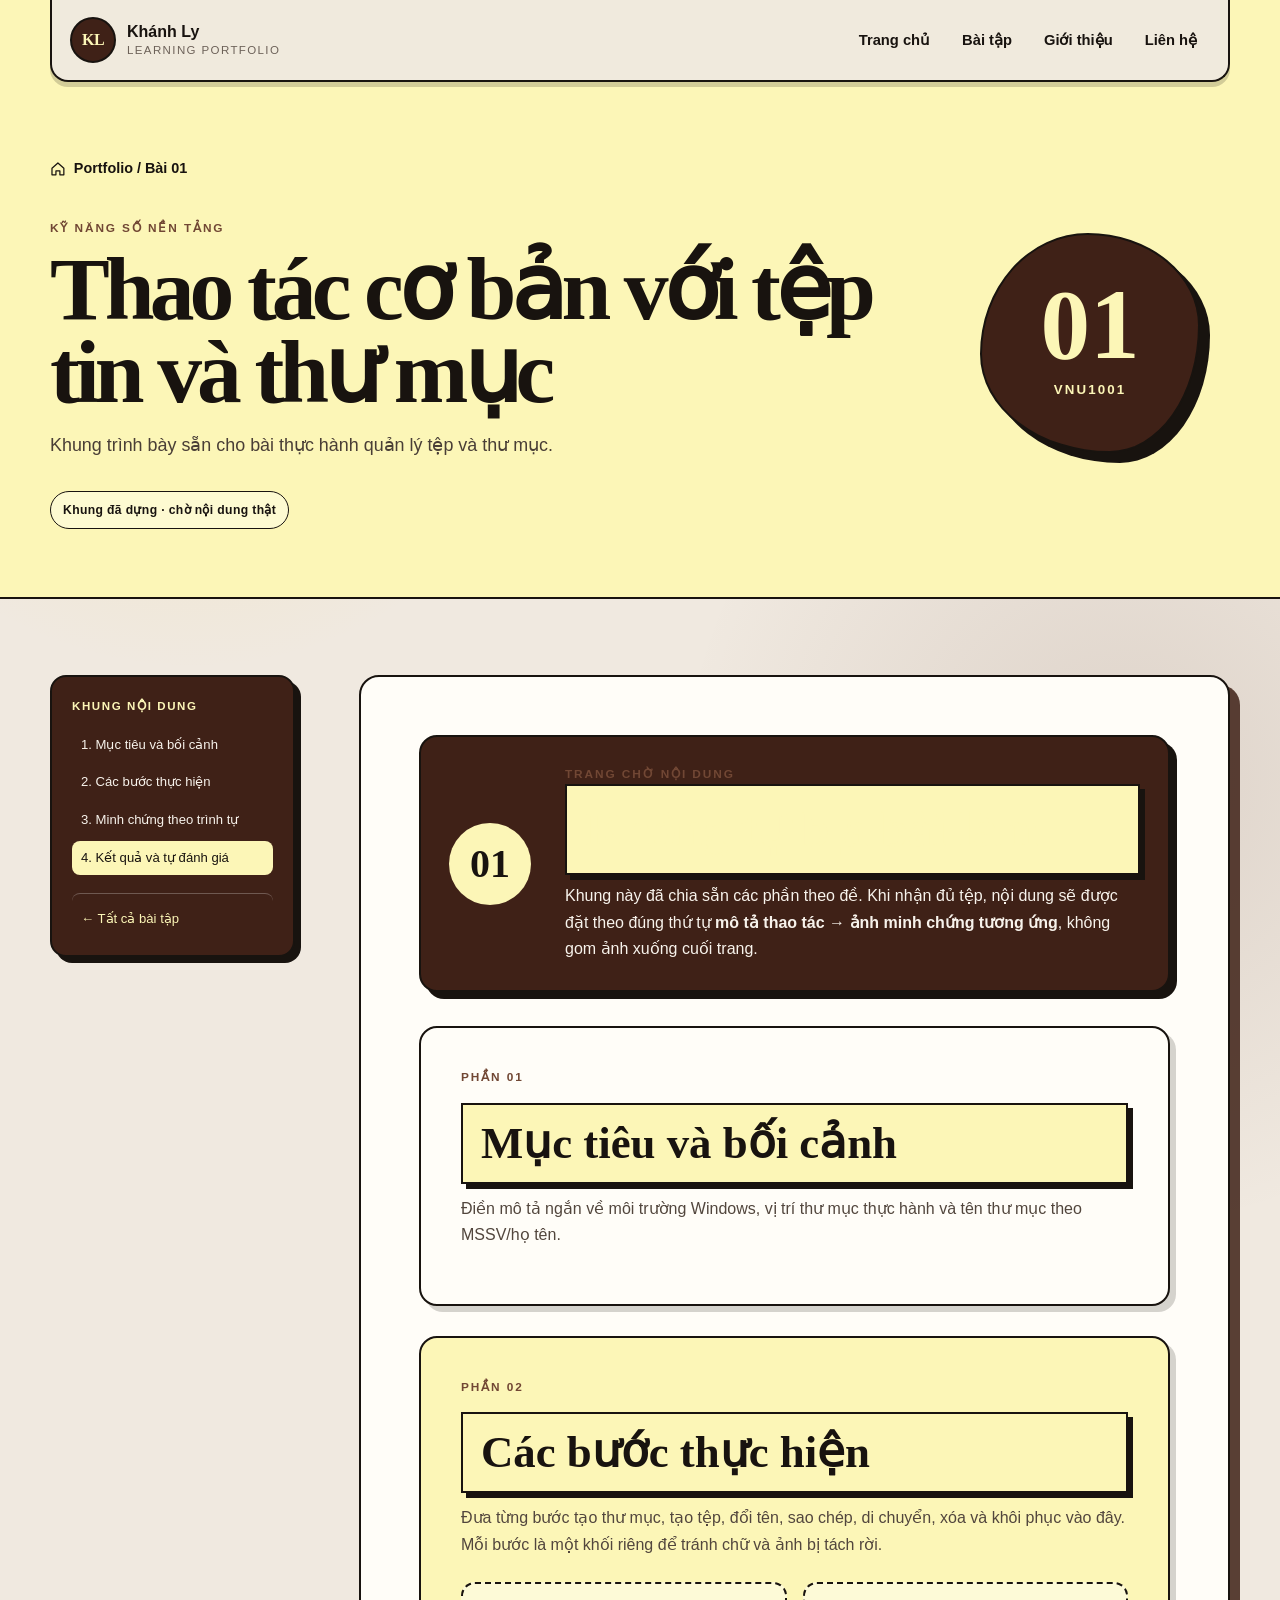
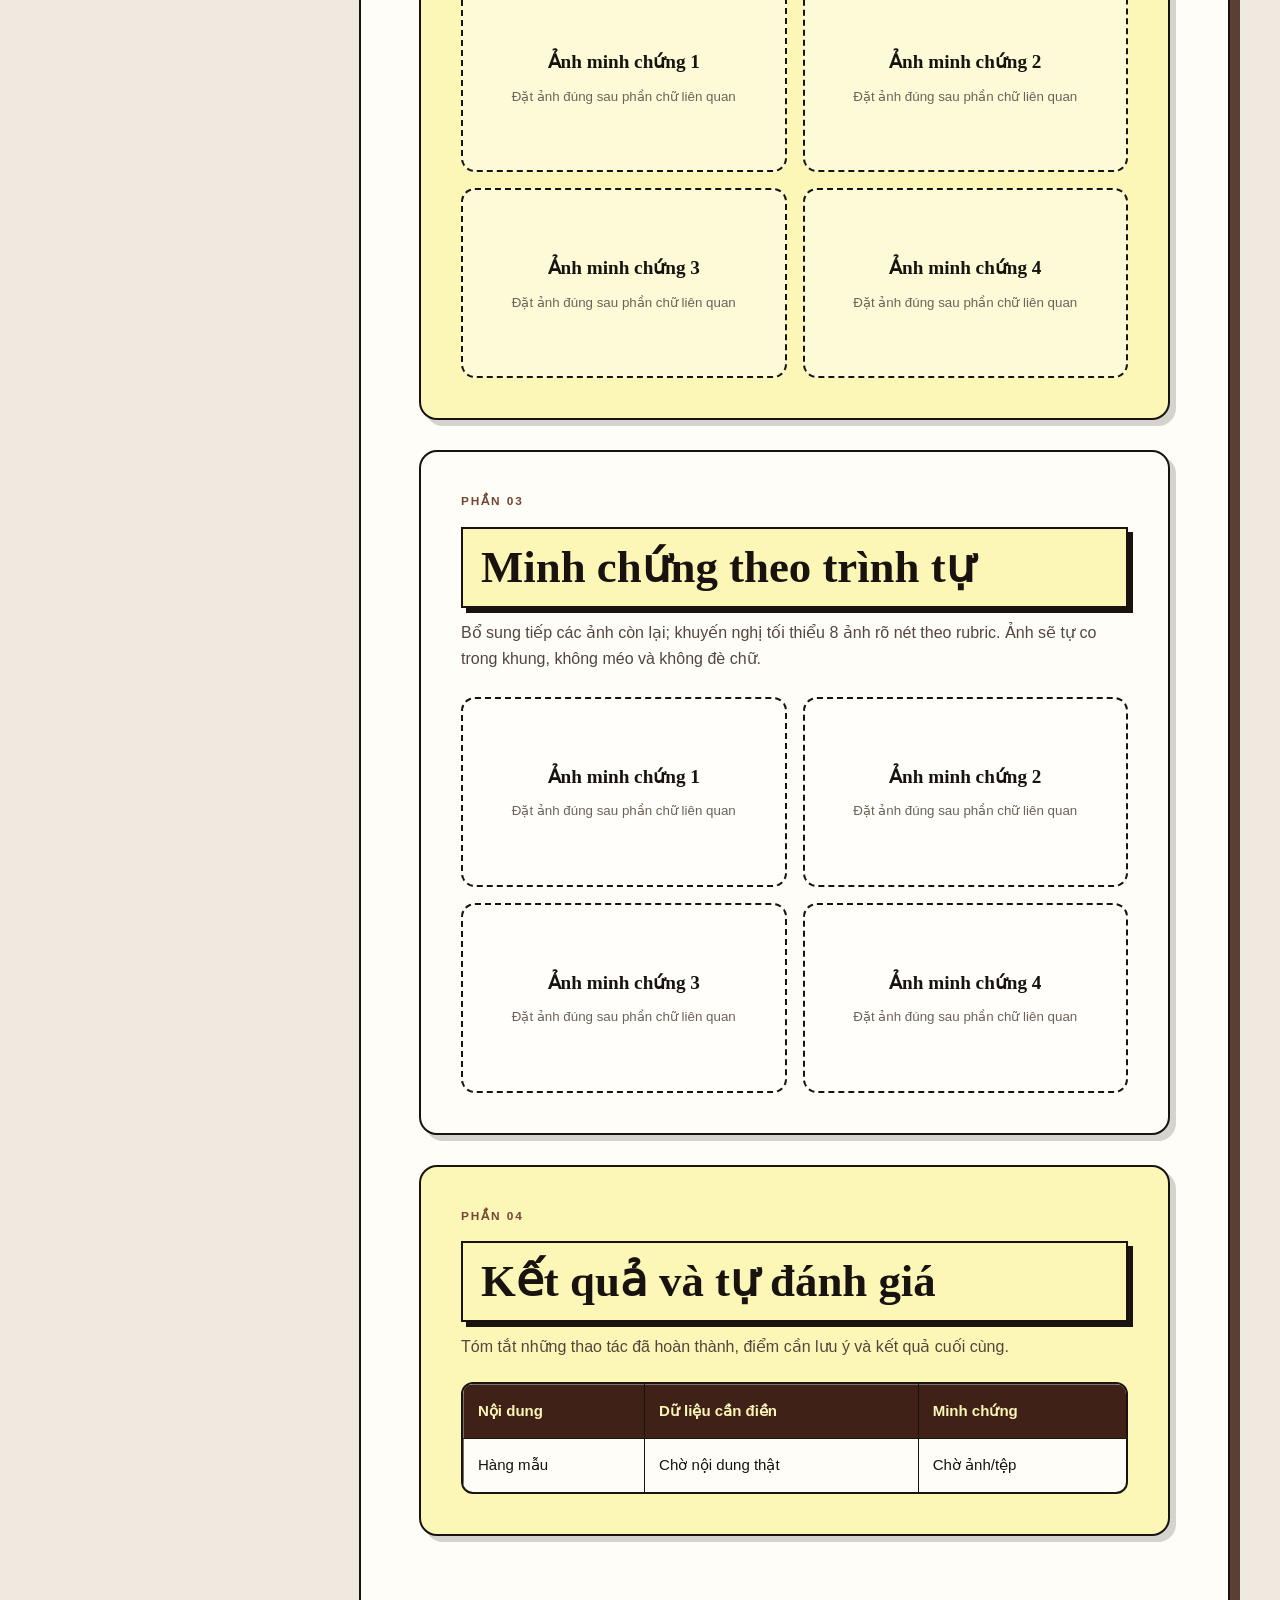
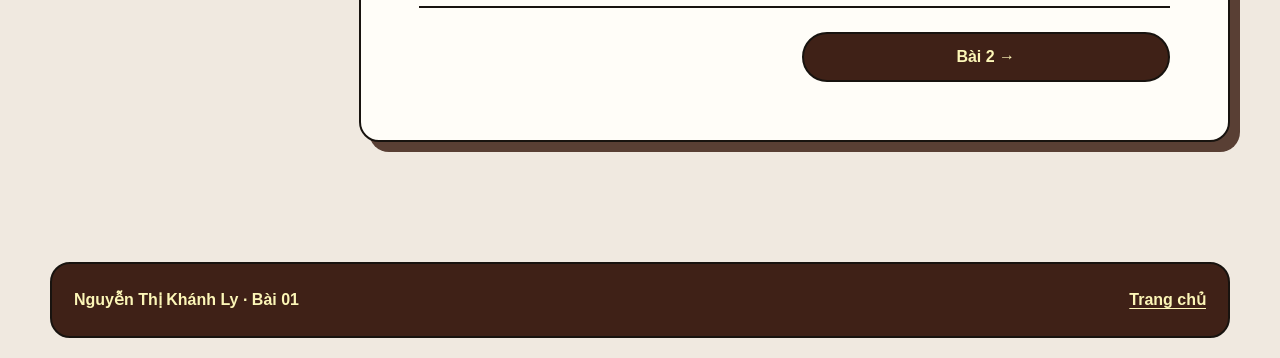
==== bai-1.html @ 562bfaf8 "first commit" ====
<!doctype html>
<html lang="vi">
<head>
  <meta charset="utf-8">
  <meta name="viewport" content="width=device-width, initial-scale=1">
  <meta name="theme-color" content="#3f2117">
  <title>Bài 1 — Khung thao tác tệp tin và thư mục</title>
  <script>document.documentElement.classList.add('js')</script>
  <link rel="icon" href="assets/favicon.svg" type="image/svg+xml">
  <link rel="stylesheet" href="assets/styles.css">
</head>
<body class="assignment-page scaffold-page">
<a class="skip-link" href="#main-content">Bỏ qua điều hướng</a>
<header class="site-header">
  <a class="brand" href="index.html" aria-label="Về trang chủ">
    <span class="brand-mark">KL</span>
    <span class="brand-copy"><strong>Khánh Ly</strong><small>Learning portfolio</small></span>
  </a>
  <button class="nav-toggle" type="button" aria-expanded="false" aria-controls="main-nav" aria-label="Mở menu"><span></span><span></span><span></span></button>
  <nav id="main-nav" class="main-nav" aria-label="Điều hướng chính">
    <a href="index.html#home">Trang chủ</a><a href="index.html#assignments">Bài tập</a><a href="index.html#about">Giới thiệu</a><a href="mailto:4m.xzys3e@gmail.com">Liên hệ</a>
  </nav>
</header>
<main id="main-content" class="assignment-main">
  <section class="assignment-hero section-shell">
    <div class="assignment-hero__copy reveal">
      <a class="breadcrumb" href="index.html#assignments"><svg viewBox="0 0 24 24" aria-hidden="true"><path d="m3 11 9-8 9 8v10h-6v-6H9v6H3z"/></svg> Portfolio / Bài 01</a>
      <p class="eyebrow">Kỹ năng số nền tảng</p>
      <h1>Thao tác cơ bản với tệp tin và thư mục</h1>
      <p>Khung trình bày sẵn cho bài thực hành quản lý tệp và thư mục.</p>
      <span class="scaffold-badge">Khung đã dựng · chờ nội dung thật</span>
    </div>
    <div class="assignment-number reveal" aria-hidden="true"><span>01</span><small>VNU1001</small></div>
  </section>
  <section class="article-shell section-shell">
    <aside class="article-toc"><div class="toc-card"><p class="toc-title">Khung nội dung</p><ol><li><a href="#muc-tieu">1. Mục tiêu và bối cảnh</a></li><li><a href="#cac-buoc">2. Các bước thực hiện</a></li><li><a href="#minh-chung">3. Minh chứng theo trình tự</a></li><li><a href="#ket-qua">4. Kết quả và tự đánh giá</a></li></ol><a class="toc-back" href="index.html#assignments">← Tất cả bài tập</a></div></aside>
    <article class="document-content"><div class="scaffold-intro"><span>01</span><div><p class="eyebrow">Trang chờ nội dung</p><h2>Không tự bịa bài làm</h2><p>Khung này đã chia sẵn các phần theo đề. Khi nhận đủ tệp, nội dung sẽ được đặt theo đúng thứ tự <strong>mô tả thao tác → ảnh minh chứng tương ứng</strong>, không gom ảnh xuống cuối trang.</p></div></div><section id="muc-tieu" class="scaffold-section"><p class="eyebrow">Phần 01</p><h2>Mục tiêu và bối cảnh</h2><p>Điền mô tả ngắn về môi trường Windows, vị trí thư mục thực hành và tên thư mục theo MSSV/họ tên.</p></section><section id="cac-buoc" class="scaffold-section"><p class="eyebrow">Phần 02</p><h2>Các bước thực hiện</h2><p>Đưa từng bước tạo thư mục, tạo tệp, đổi tên, sao chép, di chuyển, xóa và khôi phục vào đây. Mỗi bước là một khối riêng để tránh chữ và ảnh bị tách rời.</p><div class="scaffold-image-grid"><div class="scaffold-image-slot"><span>Ảnh minh chứng 1</span><small>Đặt ảnh đúng sau phần chữ liên quan</small></div><div class="scaffold-image-slot"><span>Ảnh minh chứng 2</span><small>Đặt ảnh đúng sau phần chữ liên quan</small></div><div class="scaffold-image-slot"><span>Ảnh minh chứng 3</span><small>Đặt ảnh đúng sau phần chữ liên quan</small></div><div class="scaffold-image-slot"><span>Ảnh minh chứng 4</span><small>Đặt ảnh đúng sau phần chữ liên quan</small></div></div></section><section id="minh-chung" class="scaffold-section"><p class="eyebrow">Phần 03</p><h2>Minh chứng theo trình tự</h2><p>Bổ sung tiếp các ảnh còn lại; khuyến nghị tối thiểu 8 ảnh rõ nét theo rubric. Ảnh sẽ tự co trong khung, không méo và không đè chữ.</p><div class="scaffold-image-grid"><div class="scaffold-image-slot"><span>Ảnh minh chứng 1</span><small>Đặt ảnh đúng sau phần chữ liên quan</small></div><div class="scaffold-image-slot"><span>Ảnh minh chứng 2</span><small>Đặt ảnh đúng sau phần chữ liên quan</small></div><div class="scaffold-image-slot"><span>Ảnh minh chứng 3</span><small>Đặt ảnh đúng sau phần chữ liên quan</small></div><div class="scaffold-image-slot"><span>Ảnh minh chứng 4</span><small>Đặt ảnh đúng sau phần chữ liên quan</small></div></div></section><section id="ket-qua" class="scaffold-section"><p class="eyebrow">Phần 04</p><h2>Kết quả và tự đánh giá</h2><p>Tóm tắt những thao tác đã hoàn thành, điểm cần lưu ý và kết quả cuối cùng.</p><div class="scaffold-table-wrap"><table class="scaffold-table"><thead><tr><th>Nội dung</th><th>Dữ liệu cần điền</th><th>Minh chứng</th></tr></thead><tbody><tr><td>Hàng mẫu</td><td>Chờ nội dung thật</td><td>Chờ ảnh/tệp</td></tr></tbody></table></div></section><div class="article-pager"><span></span><a href="bai-2.html">Bài 2 →</a></div></article>
  </section>
</main>
<div class="lightbox" role="dialog" aria-modal="true" aria-label="Xem ảnh minh chứng" hidden><button type="button" class="lightbox-close" aria-label="Đóng ảnh">×</button><img alt="Ảnh minh chứng phóng lớn"></div>
<button class="back-to-top" type="button" aria-label="Lên đầu trang">↑</button>
<footer class="site-footer"><span>Nguyễn Thị Khánh Ly · Bài 01</span><a href="index.html">Trang chủ</a></footer>
<script src="assets/script.js"></script>
</body></html>
---- assets/styles.css ----
:root {
  --brown-950: #2b160f;
  --brown-900: #3f2117;
  --brown-800: #563023;
  --brown-700: #714734;
  --cream: #f0e9e0;
  --cream-2: #f8f3ec;
  --paper: #fffdf8;
  --butter: #fcf6b7;
  --yellow: #f3d45d;
  --yellow-strong: #e8bd32;
  --ink: #18130f;
  --muted: #6d6259;
  --line: #201913;
  --white: #fff;
  --danger: #8d3227;
  --radius-sm: 10px;
  --radius: 18px;
  --radius-lg: 30px;
  --shadow-hard: 8px 8px 0 var(--ink);
  --shadow-brown: 10px 10px 0 var(--brown-900);
  --content: 1180px;
  --reading: 820px;
  --header-h: 82px;
  color-scheme: light;
}

* { box-sizing: border-box; }
html { scroll-behavior: smooth; scroll-padding-top: 100px; }
body {
  margin: 0;
  min-width: 320px;
  color: var(--ink);
  background:
    radial-gradient(circle at 15% 8%, rgba(243,212,93,.24), transparent 24rem),
    radial-gradient(circle at 88% 22%, rgba(86,48,35,.12), transparent 28rem),
    var(--cream);
  font-family: "Segoe UI", Arial, Helvetica, sans-serif;
  font-size: 16px;
  line-height: 1.65;
  text-rendering: optimizeLegibility;
  -webkit-font-smoothing: antialiased;
  overflow-x: hidden;
}
img { max-width: 100%; height: auto; display: block; }
a { color: inherit; text-decoration-thickness: 1px; text-underline-offset: 3px; }
button, a { -webkit-tap-highlight-color: transparent; }
button, input, textarea, select { font: inherit; }
svg { width: 1.1em; height: 1.1em; fill: none; stroke: currentColor; stroke-width: 1.9; stroke-linecap: round; stroke-linejoin: round; flex: 0 0 auto; }
::selection { background: var(--yellow); color: var(--ink); }

.skip-link {
  position: fixed;
  z-index: 1000;
  left: 12px;
  top: 8px;
  padding: 10px 14px;
  background: var(--butter);
  border: 2px solid var(--ink);
  transform: translateY(-140%);
  transition: transform .2s ease;
}
.skip-link:focus { transform: translateY(0); }

.site-header {
  position: sticky;
  z-index: 100;
  top: 0;
  height: var(--header-h);
  display: flex;
  align-items: center;
  justify-content: space-between;
  gap: 24px;
  width: min(100% - 28px, var(--content));
  margin: 0 auto;
  padding: 12px 18px;
  background: rgba(240,233,224,.94);
  border: 2px solid var(--ink);
  border-top: 0;
  border-radius: 0 0 18px 18px;
  box-shadow: 0 5px 0 rgba(24,19,15,.18);
  backdrop-filter: blur(14px);
}
.brand {
  display: inline-flex;
  align-items: center;
  gap: 11px;
  min-width: 0;
  color: inherit;
  text-decoration: none;
}
.brand-mark {
  width: 46px;
  height: 46px;
  display: grid;
  place-items: center;
  background: var(--brown-900);
  color: var(--butter);
  border: 2px solid var(--ink);
  border-radius: 50%;
  font-family: Georgia, "Times New Roman", serif;
  font-weight: 800;
  letter-spacing: -.04em;
}
.brand-copy { display: grid; line-height: 1.1; }
.brand-copy strong { font-size: 1rem; }
.brand-copy small { margin-top: 4px; color: var(--muted); font-size: .72rem; text-transform: uppercase; letter-spacing: .12em; }
.main-nav { display: flex; align-items: center; gap: 6px; }
.main-nav a {
  min-height: 44px;
  display: inline-flex;
  align-items: center;
  padding: 8px 13px;
  border-radius: 999px;
  text-decoration: none;
  font-weight: 700;
  font-size: .92rem;
  transition: background .2s ease, color .2s ease, transform .2s ease;
}
.main-nav a:hover, .main-nav a:focus-visible, .main-nav a[aria-current="page"] { background: var(--brown-900); color: var(--butter); }
.main-nav a:active { transform: translateY(2px); }
.nav-toggle { display: none; width: 46px; height: 46px; border: 2px solid var(--ink); background: var(--butter); border-radius: 50%; padding: 10px; }
.nav-toggle span { display: block; height: 2px; background: var(--ink); margin: 5px 0; }

.section-shell { width: min(100% - 34px, var(--content)); margin-inline: auto; }
.eyebrow {
  margin: 0 0 10px;
  font-size: .74rem;
  font-weight: 850;
  letter-spacing: .16em;
  text-transform: uppercase;
  color: var(--brown-700);
}
.button {
  min-height: 48px;
  display: inline-flex;
  align-items: center;
  justify-content: center;
  gap: 9px;
  padding: 11px 18px;
  border: 2px solid var(--ink);
  border-radius: 999px;
  color: var(--ink);
  text-decoration: none;
  font-weight: 800;
  line-height: 1.1;
  transition: transform .18s ease, box-shadow .18s ease, background .18s ease;
}
.button--primary { background: var(--yellow); box-shadow: 5px 5px 0 var(--ink); }
.button--primary:hover, .button--primary:focus-visible { transform: translate(2px, 2px); box-shadow: 3px 3px 0 var(--ink); background: var(--butter); }
.button--ghost { background: rgba(255,255,255,.45); }
.button--ghost:hover, .button--ghost:focus-visible { background: var(--paper); }
.button--download { margin-top: 10px; background: var(--paper); box-shadow: 4px 4px 0 var(--ink); }
.button--download:hover, .button--download:focus-visible { transform: translate(2px,2px); box-shadow: 2px 2px 0 var(--ink); }

.hero {
  position: relative;
  min-height: min(760px, calc(100vh - 12px));
  display: grid;
  grid-template-columns: minmax(0, 1.03fr) minmax(370px, .97fr);
  align-items: center;
  gap: clamp(42px, 7vw, 96px);
  padding: clamp(70px, 10vw, 130px) clamp(0px, 2vw, 24px) 100px;
  overflow: clip;
}
.hero::before {
  content: "";
  position: absolute;
  z-index: -2;
  inset: 50px -8vw 50px 57%;
  background:
    linear-gradient(115deg, rgba(255,255,255,.08), transparent 35%),
    radial-gradient(circle at 30% 28%, rgba(255,255,255,.10), transparent 25%),
    var(--brown-900);
  border: 2px solid var(--ink);
  border-radius: 48% 18% 30% 20% / 22% 26% 40% 34%;
  transform: rotate(2deg);
  box-shadow: 18px 18px 0 rgba(24,19,15,.14);
}
.hero::after {
  content: "";
  position: absolute;
  z-index: -3;
  width: 360px;
  height: 190px;
  left: -100px;
  bottom: 34px;
  background: var(--butter);
  border: 2px solid var(--ink);
  border-radius: 50%;
  transform: rotate(-12deg);
}
.hero-copy { max-width: 660px; }
.hero h1 {
  margin: 0;
  font-family: Georgia, "Times New Roman", serif;
  font-size: clamp(4.4rem, 9.2vw, 8.5rem);
  line-height: .82;
  letter-spacing: -.065em;
  font-weight: 500;
}
.hero h1 em { color: var(--brown-900); font-weight: 800; font-style: italic; white-space: nowrap; }
.hero-lead { max-width: 600px; margin: 34px 0 0; font-size: clamp(1.06rem, 1.55vw, 1.25rem); color: #423831; }
.hero-actions { display: flex; flex-wrap: wrap; gap: 14px; margin-top: 32px; }
.hero-stars { position: absolute; inset: 0; pointer-events: none; }
.hero-stars span { position: absolute; font-family: Georgia, serif; color: var(--ink); line-height: 1; }
.hero-stars span:nth-child(1) { left: 3%; top: 22%; font-size: 1.1rem; transform: rotate(20deg); }
.hero-stars span:nth-child(2) { left: 45%; top: 16%; font-size: 1.8rem; }
.hero-stars span:nth-child(3) { left: 48%; bottom: 16%; font-size: 1.2rem; }
.hero-stars span:nth-child(4) { right: 3%; bottom: 13%; font-size: 1.7rem; color: var(--butter); }
.hero-stars span:nth-child(5) { right: 8%; top: 16%; font-size: 1rem; color: var(--butter); }
.profile-stage { position: relative; width: min(100%, 490px); justify-self: center; padding: 24px; }
.profile-glow { position: absolute; inset: 4% 0 0 10%; background: var(--butter); border-radius: 47% 53% 37% 63% / 43% 35% 65% 57%; filter: blur(0); transform: rotate(-5deg); border: 2px solid var(--ink); }
.profile-card {
  position: relative;
  z-index: 2;
  width: 100%;
  min-height: 480px;
  padding: clamp(28px, 5vw, 48px);
  color: var(--white);
  background:
    radial-gradient(circle at 70% 10%, rgba(255,255,255,.08), transparent 34%),
    #0d0b0a;
  border: 2px solid #000;
  border-radius: 18px;
  box-shadow: 13px 13px 0 rgba(0,0,0,.34);
  transform: rotate(1.5deg);
}
.profile-card__header { display: flex; justify-content: space-between; align-items: center; gap: 20px; padding-bottom: 26px; border-bottom: 1px solid rgba(255,255,255,.35); text-transform: uppercase; letter-spacing: .12em; font-size: .72rem; color: #d8d0c9; }
.monogram { width: 58px; height: 58px; display: grid; place-items: center; border-radius: 50%; background: var(--butter); color: var(--ink); border: 2px solid var(--white); font-family: Georgia, serif; font-size: 1.25rem; font-weight: 800; }
.profile-card dl { margin: 32px 0 0; display: grid; gap: 20px; }
.profile-card dl > div, .profile-card .profile-pair > span { min-width: 0; }
.profile-card dt { font-size: .75rem; text-transform: uppercase; letter-spacing: .14em; color: #aaa29c; }
.profile-card dd { margin: 5px 0 0; font-size: clamp(1rem, 2vw, 1.32rem); font-weight: 700; overflow-wrap: anywhere; }
.profile-card dd a { color: var(--white); }
.profile-pair { display: grid !important; grid-template-columns: 1fr 1fr; gap: 18px; }
.tape { position: absolute; z-index: 3; width: 82px; height: 27px; background: rgba(252,246,183,.78); border: 1px solid rgba(24,19,15,.4); box-shadow: 0 1px 2px rgba(0,0,0,.18); }
.tape--one { top: 8px; left: 44%; transform: rotate(-6deg); }
.tape--two { bottom: 10px; right: 2px; transform: rotate(12deg); }

.assignments-section { padding: 110px 0 120px; }
.section-heading { display: grid; grid-template-columns: 1fr minmax(280px, 520px); align-items: end; gap: 36px; margin-bottom: 46px; }
.section-heading h2, .about-copy h2 { margin: 0; font-family: Georgia, "Times New Roman", serif; font-size: clamp(3.3rem, 7vw, 6.2rem); line-height: .9; letter-spacing: -.055em; }
.section-heading > p { margin: 0; font-size: 1.08rem; color: var(--muted); }
.assignment-grid { display: grid; grid-template-columns: repeat(12, minmax(0, 1fr)); gap: 26px; align-items: stretch; }
.assignment-card {
  position: relative;
  grid-column: span 4;
  min-height: 470px;
  display: flex;
  flex-direction: column;
  padding: 18px;
  overflow: hidden;
  color: var(--ink);
  background: var(--paper);
  border: 2px solid var(--ink);
  border-radius: 22px;
  box-shadow: var(--shadow-hard);
  text-decoration: none;
  transition: transform .24s ease, box-shadow .24s ease, background .24s ease;
}
.assignment-card:nth-child(2), .assignment-card:nth-child(5) { transform: translateY(16px); }
.assignment-card:hover, .assignment-card:focus-visible { transform: translate(3px, 3px) rotate(-.35deg); box-shadow: 5px 5px 0 var(--ink); }
.assignment-card:nth-child(2):hover, .assignment-card:nth-child(2):focus-visible,
.assignment-card:nth-child(5):hover, .assignment-card:nth-child(5):focus-visible { transform: translate(3px, 19px) rotate(.35deg); }
.assignment-card--2, .assignment-card--5 { background: var(--butter); }
.assignment-card--3, .assignment-card--6 { background: #f7efe7; }
.assignment-card--4 { background: #d5b49d; }
.assignment-card--1 { background: #6a3d2d; color: var(--white); }
.assignment-card--missing { opacity: .82; }
.assignment-topline { display: flex; justify-content: space-between; align-items: center; gap: 10px; font-weight: 850; text-transform: uppercase; letter-spacing: .1em; font-size: .72rem; }
.assignment-status { padding: 6px 10px; border: 1.5px solid currentColor; border-radius: 999px; letter-spacing: .04em; }
.card-visual { height: 196px; margin: 18px 0 23px; border: 2px solid var(--ink); border-radius: 15px; overflow: hidden; position: relative; }
.card-visual--references { display: grid; place-content: center; text-align: center; background: var(--cream-2); }
.card-visual--references span { font-family: Georgia, serif; font-size: 5rem; line-height: .8; font-weight: 800; }
.card-visual--references small { font-weight: 800; }
.card-visual--references i { position: absolute; width: 8px; height: 8px; background: var(--ink); transform: rotate(45deg); }
.card-visual--references i:nth-of-type(1) { left: 12%; top: 20%; }
.card-visual--references i:nth-of-type(2) { right: 10%; top: 34%; }
.card-visual--references i:nth-of-type(3) { right: 25%; bottom: 18%; }
.card-visual--prompt { display: grid; grid-template-columns: 1fr 1fr 1fr; align-items: end; gap: 8px; padding: 18px; background: #111; color: var(--white); }
.card-visual--prompt b { position: absolute; left: 19px; top: 18px; font-family: Georgia, serif; font-size: 2rem; color: var(--butter); }
.card-visual--prompt span { display: grid; place-items: center; height: 62px; padding: 8px; border: 1px solid rgba(255,255,255,.55); font-size: .75rem; font-weight: 700; }
.card-visual--prompt span:nth-of-type(2) { height: 92px; background: var(--brown-800); }
.card-visual--prompt span:nth-of-type(3) { height: 126px; background: var(--yellow); color: var(--ink); }
.card-visual--tools { display: grid; grid-template-columns: 1fr 1fr; gap: 7px; padding: 12px; background: #f4e8dd; }
.card-visual--tools span { display: grid; place-items: center; border: 1.5px solid var(--ink); background: var(--paper); font-weight: 850; transform: rotate(-1deg); }
.card-visual--tools span:nth-child(2) { background: var(--butter); transform: rotate(1deg); }
.card-visual--tools span:nth-child(3) { background: var(--brown-900); color: var(--butter); transform: rotate(1.5deg); }
.card-visual--tools span:nth-child(4) { background: var(--yellow); transform: rotate(-1deg); }
.card-visual--responsible { display: grid; grid-template-columns: .7fr 1.3fr; align-items: center; padding: 22px; background: #123c35; color: #fff; }
.card-visual--responsible span { font-family: Georgia, serif; font-size: 4.6rem; color: var(--butter); }
.card-visual--responsible small { font-weight: 750; line-height: 1.8; }
.card-visual--placeholder { display: grid; place-items: center; background: rgba(255,255,255,.08); color: currentColor; }
.card-visual--placeholder span { font-size: 4rem; }
.card-visual--placeholder i { position: absolute; width: 17px; height: 17px; border: 2px solid currentColor; transform: rotate(45deg); }
.card-visual--placeholder i:nth-of-type(1) { left: 18%; top: 22%; }
.card-visual--placeholder i:nth-of-type(2) { right: 15%; bottom: 18%; width: 8px; height: 8px; }
.assignment-copy { margin-top: auto; }
.assignment-copy > p { margin: 0 0 8px; font-size: .72rem; text-transform: uppercase; letter-spacing: .11em; font-weight: 850; opacity: .7; }
.assignment-copy h3 { margin: 0; font-family: Georgia, "Times New Roman", serif; font-size: clamp(1.55rem, 2.5vw, 2.05rem); line-height: 1.08; letter-spacing: -.035em; }
.assignment-link { display: inline-flex; align-items: center; gap: 8px; margin-top: 19px; font-weight: 800; }
.assignment-link svg { transition: transform .2s ease; }
.assignment-card:hover .assignment-link svg { transform: translateX(4px); }

.about-section { padding: 60px 0 150px; }
.about-paper {
  position: relative;
  min-height: 560px;
  display: grid;
  grid-template-columns: 220px minmax(0, 1fr);
  gap: clamp(34px, 6vw, 80px);
  align-items: center;
  padding: clamp(42px, 7vw, 88px);
  background:
    linear-gradient(rgba(255,255,255,.18), rgba(255,255,255,.18)),
    var(--butter);
  border: 2px solid var(--ink);
  border-radius: 24px;
  box-shadow: var(--shadow-brown);
  overflow: hidden;
}
.about-index { align-self: stretch; display: grid; place-items: center; background: var(--brown-900); color: var(--butter); border: 2px solid var(--ink); border-radius: 18px; font-family: Georgia, serif; font-size: clamp(2.6rem, 5vw, 4.5rem); line-height: .86; text-align: center; transform: rotate(-2deg); box-shadow: 8px 8px 0 var(--ink); }
.about-copy { max-width: 720px; position: relative; z-index: 2; }
.about-copy p { font-size: 1.1rem; }
.hobby-list { display: flex; flex-wrap: wrap; gap: 10px; padding: 0; list-style: none; margin: 22px 0; }
.hobby-list li { padding: 9px 14px; border: 2px solid var(--ink); background: var(--paper); border-radius: 999px; font-weight: 750; }
.mail-link { display: inline-flex; align-items: center; gap: 10px; margin-top: 6px; font-weight: 850; overflow-wrap: anywhere; }
.about-stars { position: absolute; inset: 0; pointer-events: none; }
.about-stars span { position: absolute; font-size: 1.4rem; }
.about-stars span:nth-child(1) { right: 8%; top: 12%; font-size: 2.4rem; }
.about-stars span:nth-child(2) { right: 14%; bottom: 16%; }
.about-stars span:nth-child(3) { left: 42%; bottom: 9%; font-size: 2rem; }
.about-stars span:nth-child(4) { left: 28%; top: 8%; }
.about-stars span:nth-child(5) { right: 2%; top: 48%; font-size: 1rem; }

.site-footer {
  width: min(100% - 28px, var(--content));
  margin: 0 auto 20px;
  min-height: 76px;
  display: flex;
  align-items: center;
  justify-content: space-between;
  gap: 20px;
  padding: 18px 22px;
  color: var(--butter);
  background: var(--brown-900);
  border: 2px solid var(--ink);
  border-radius: 20px;
  font-weight: 700;
}
.site-footer a { color: var(--butter); }

/* Assignment pages */
.assignment-main { min-height: 80vh; }
.assignment-hero {
  position: relative;
  min-height: 430px;
  display: grid;
  grid-template-columns: minmax(0, 1fr) 250px;
  align-items: center;
  gap: 50px;
  padding: 75px 0 70px;
}
.assignment-hero::before { content: ""; position: absolute; z-index: -1; left: 50%; width: 100vw; transform: translateX(-50%); top: -82px; bottom: 0; background: var(--butter); border-bottom: 2px solid var(--ink); }
.assignment-hero__copy { max-width: 830px; }
.breadcrumb { display: inline-flex; align-items: center; gap: 8px; margin-bottom: 38px; text-decoration: none; font-size: .9rem; font-weight: 750; }
.assignment-hero h1 { margin: 0 0 18px; font-family: Georgia, "Times New Roman", serif; font-size: clamp(3.4rem, 7vw, 6.6rem); line-height: .92; letter-spacing: -.055em; }
.assignment-hero__copy > p:not(.eyebrow) { max-width: 700px; margin: 0 0 18px; font-size: 1.12rem; color: #493e36; }
.assignment-number { width: 220px; height: 220px; display: grid; place-items: center; align-content: center; background: var(--brown-900); color: var(--butter); border: 2px solid var(--ink); border-radius: 49% 51% 41% 59% / 55% 42% 58% 45%; box-shadow: 10px 10px 0 var(--ink); transform: rotate(4deg); }
.assignment-number span { font-family: Georgia, serif; font-size: 6.2rem; font-weight: 800; line-height: .8; }
.assignment-number small { margin-top: 14px; letter-spacing: .16em; font-weight: 800; }
.article-shell { display: grid; grid-template-columns: 245px minmax(0, 1fr); gap: clamp(28px, 5vw, 72px); align-items: start; padding: 76px 0 120px; }
.article-toc { position: sticky; top: 105px; min-width: 0; }
.toc-card { padding: 20px; background: var(--brown-900); color: var(--cream-2); border: 2px solid var(--ink); border-radius: 16px; box-shadow: 6px 6px 0 var(--ink); max-height: calc(100vh - 130px); overflow: auto; }
.toc-title { margin: 0 0 12px; color: var(--butter); font-size: .72rem; font-weight: 850; text-transform: uppercase; letter-spacing: .14em; }
.toc-card ol { list-style: none; margin: 0; padding: 0; display: grid; gap: 4px; }
.toc-card li { min-width: 0; }
.toc-card a { display: block; padding: 8px 9px; border-radius: 8px; color: inherit; text-decoration: none; font-size: .82rem; line-height: 1.35; overflow-wrap: anywhere; transition: background .18s ease, color .18s ease; }
.toc-card a:hover, .toc-card a:focus-visible, .toc-card a.active { background: var(--butter); color: var(--ink); }
.toc-level-3 a { padding-left: 18px; opacity: .9; }
.toc-empty { color: #d6cec8; font-size: .85rem; }
.toc-back { margin-top: 18px; border-top: 1px solid rgba(255,255,255,.25); padding-top: 16px !important; color: var(--butter) !important; }
.document-content {
  min-width: 0;
  width: 100%;
  max-width: 920px;
  padding: clamp(28px, 5vw, 58px);
  background: var(--paper);
  border: 2px solid var(--ink);
  border-radius: 20px;
  box-shadow: 10px 10px 0 rgba(63,33,23,.85);
}
.document-content > :first-child { margin-top: 0; }
.document-title { margin: 0 0 42px; padding-bottom: 24px; border-bottom: 3px double var(--ink); font-family: Georgia, "Times New Roman", serif; font-size: clamp(1.85rem, 4vw, 3rem); line-height: 1.08; font-weight: 800; text-align: center; text-transform: uppercase; }
.document-content h2 { margin: 64px 0 24px; padding: 15px 18px; background: var(--butter); border: 2px solid var(--ink); box-shadow: 5px 5px 0 var(--ink); font-family: Georgia, "Times New Roman", serif; font-size: clamp(1.65rem, 3vw, 2.35rem); line-height: 1.15; scroll-margin-top: 110px; }
.document-content h3 { margin: 42px 0 14px; font-family: Georgia, "Times New Roman", serif; font-size: clamp(1.25rem, 2.2vw, 1.65rem); line-height: 1.25; color: var(--brown-900); scroll-margin-top: 110px; }
.document-content h4 { margin: 30px 0 10px; font-size: 1.08rem; line-height: 1.3; text-decoration: underline; text-decoration-color: var(--yellow-strong); text-decoration-thickness: 4px; text-underline-offset: 5px; scroll-margin-top: 110px; }
.document-content p { margin: 0 0 15px; overflow-wrap: anywhere; }
.document-meta { display: inline-block; margin: 0 8px 10px 0 !important; padding: 7px 11px; border: 1.5px solid var(--ink); background: var(--cream); border-radius: 999px; font-weight: 700; font-size: .9rem; }
.topic-line { padding: 16px 18px; background: var(--cream); border-left: 5px solid var(--brown-900); font-weight: 750; }
.content-label { margin-top: 22px !important; margin-bottom: 8px !important; color: var(--brown-900); font-weight: 900; text-transform: uppercase; letter-spacing: .06em; font-size: .82rem; }
.content-list { margin: 4px 0 22px; padding-left: 1.35rem; }
.content-list li { margin: 7px 0; padding-left: 5px; }
.content-list li::marker { color: var(--brown-700); }
blockquote { margin: 18px 0 24px; padding: 20px 22px; background: #161311; color: var(--cream-2); border: 2px solid #000; border-radius: 13px; box-shadow: 5px 5px 0 var(--yellow); font-size: 1rem; white-space: pre-line; }
.media-grid { display: grid; grid-template-columns: repeat(2, minmax(0,1fr)); gap: 16px; margin: 24px 0 10px; }
.media-grid--single { grid-template-columns: 1fr; }
.media-grid--phones { grid-template-columns: repeat(2, minmax(0, 1fr)); align-items: start; }
.media-button { position: relative; display: block; width: 100%; padding: 8px; background: var(--cream); border: 2px solid var(--ink); border-radius: 12px; cursor: zoom-in; overflow: hidden; transition: transform .18s ease, box-shadow .18s ease; }
.media-button:hover, .media-button:focus-visible { transform: translateY(-2px); box-shadow: 5px 5px 0 var(--ink); }
.media-button img { width: 100%; border-radius: 6px; object-fit: contain; background: #fff; }
.media-grid--phones .media-button img { max-height: 760px; }
.media-zoom { position: absolute; right: 14px; top: 14px; width: 35px; height: 35px; display: grid; place-items: center; border-radius: 50%; background: rgba(24,19,15,.88); color: #fff; font-weight: 900; }
.figure-caption { margin: 6px 0 30px !important; text-align: center; color: var(--muted); font-size: .88rem; font-style: italic; }
.table-wrap { width: 100%; overflow-x: auto; margin: 28px 0; border: 2px solid var(--ink); border-radius: 12px; background: #fff; }
table { width: 100%; min-width: 620px; border-collapse: collapse; font-size: .94rem; }
th, td { padding: 14px 13px; border: 1px solid #7b7067; text-align: left; vertical-align: top; }
th { background: var(--butter); font-weight: 900; }
tr:nth-child(even) td { background: #faf6f0; }
.article-pager { display: grid; grid-template-columns: 1fr 1fr; gap: 14px; margin-top: 70px; padding-top: 24px; border-top: 2px solid var(--ink); }
.article-pager a { min-height: 48px; display: flex; align-items: center; justify-content: center; padding: 10px 15px; border: 2px solid var(--ink); border-radius: 999px; background: var(--butter); text-decoration: none; font-weight: 800; }
.article-pager a:last-child { background: var(--brown-900); color: var(--butter); }
.missing-panel { min-height: 520px; display: grid; place-content: center; text-align: center; justify-items: center; padding: 40px; background: var(--butter); border: 2px dashed var(--ink); border-radius: 15px; }
.missing-panel h1 { max-width: 680px; margin: 0; font-family: Georgia, serif; font-size: clamp(2.3rem, 5vw, 4.2rem); line-height: 1; }
.missing-panel > p:not(.eyebrow) { max-width: 620px; margin: 22px auto 28px; color: #4e433c; }
.missing-star { font-size: 3rem; margin-bottom: 12px; }
.lightbox { position: fixed; z-index: 300; inset: 0; display: grid; place-items: center; padding: 54px 22px 22px; background: rgba(10,8,7,.94); }
.lightbox[hidden] { display: none; }
.lightbox img { max-width: min(96vw, 1500px); max-height: 90vh; object-fit: contain; background: #fff; border: 2px solid #fff; border-radius: 8px; }
.lightbox-close { position: fixed; right: 18px; top: 15px; width: 46px; height: 46px; border-radius: 50%; border: 2px solid #fff; background: #111; color: #fff; font-size: 1.8rem; cursor: pointer; }
.back-to-top { position: fixed; z-index: 80; right: 18px; bottom: 18px; width: 48px; height: 48px; border: 2px solid var(--ink); border-radius: 50%; background: var(--yellow); box-shadow: 4px 4px 0 var(--ink); font-weight: 900; cursor: pointer; opacity: 0; pointer-events: none; transform: translateY(10px); transition: opacity .2s ease, transform .2s ease; }
.back-to-top.visible { opacity: 1; pointer-events: auto; transform: translateY(0); }

.reveal { opacity: 1; transform: none; }
.js .reveal { opacity: 0; transform: translateY(18px); }
.js .reveal.is-visible { opacity: 1; transform: none; transition: opacity .55s ease, transform .55s cubic-bezier(.2,.75,.25,1); }

:focus-visible { outline: 3px solid var(--yellow-strong); outline-offset: 3px; }

@media (max-width: 1040px) {
  .hero { grid-template-columns: minmax(0,1fr) minmax(320px,.8fr); gap: 34px; }
  .hero h1 { font-size: clamp(4rem, 8.5vw, 6.8rem); }
  .assignment-card { grid-column: span 6; }
  .assignment-card:nth-child(2), .assignment-card:nth-child(5) { transform: none; }
  .assignment-card:nth-child(2):hover, .assignment-card:nth-child(2):focus-visible,
  .assignment-card:nth-child(5):hover, .assignment-card:nth-child(5):focus-visible { transform: translate(3px,3px); }
  .article-shell { grid-template-columns: 210px minmax(0, 1fr); gap: 34px; }
}

@media (max-width: 820px) {
  :root { --header-h: 72px; }
  .site-header { height: var(--header-h); padding: 9px 12px; }
  .brand-copy small { display: none; }
  .nav-toggle { display: block; cursor: pointer; }
  .main-nav {
    position: absolute;
    top: calc(100% + 8px);
    left: 0;
    right: 0;
    display: grid;
    gap: 4px;
    padding: 12px;
    background: var(--cream-2);
    border: 2px solid var(--ink);
    border-radius: 14px;
    box-shadow: 6px 6px 0 var(--ink);
    opacity: 0;
    visibility: hidden;
    transform: translateY(-8px);
    transition: .2s ease;
  }
  .main-nav.open { opacity: 1; visibility: visible; transform: none; }
  .main-nav a { border-radius: 9px; }
  .hero { min-height: auto; grid-template-columns: 1fr; padding: 80px 0 100px; }
  .hero::before { inset: 47% -20vw 30px 8%; }
  .hero::after { left: -180px; }
  .hero-copy { max-width: 720px; }
  .profile-stage { width: min(100%, 560px); margin-top: 38px; }
  .section-heading { grid-template-columns: 1fr; }
  .about-paper { grid-template-columns: 140px minmax(0,1fr); padding: 50px 34px; }
  .assignment-hero { grid-template-columns: 1fr 160px; gap: 28px; }
  .assignment-number { width: 150px; height: 150px; }
  .assignment-number span { font-size: 4.3rem; }
  .article-shell { display: block; }
  .article-toc { position: static; margin-bottom: 26px; }
  .toc-card { max-height: none; }
  .toc-card ol { grid-template-columns: repeat(2, minmax(0,1fr)); }
}

@media (max-width: 620px) {
  body { font-size: 15.5px; }
  .section-shell { width: min(100% - 24px, var(--content)); }
  .site-header, .site-footer { width: min(100% - 16px, var(--content)); }
  .brand-mark { width: 42px; height: 42px; }
  .hero { padding-top: 62px; gap: 20px; }
  .hero h1 { font-size: clamp(3.5rem, 18vw, 5.4rem); }
  .hero-lead { margin-top: 26px; }
  .hero-actions { align-items: stretch; }
  .hero-actions .button { width: 100%; }
  .profile-stage { padding: 13px; }
  .profile-card { min-height: 440px; padding: 28px 22px; transform: rotate(.5deg); }
  .profile-card__header { gap: 12px; }
  .profile-pair { grid-template-columns: 1fr; }
  .assignments-section { padding: 90px 0; }
  .section-heading h2, .about-copy h2 { font-size: clamp(2.9rem, 15vw, 4.6rem); }
  .assignment-grid { display: grid; grid-template-columns: 1fr; gap: 22px; }
  .assignment-card { grid-column: auto; min-height: 430px; }
  .about-section { padding-bottom: 100px; }
  .about-paper { min-height: 0; grid-template-columns: 1fr; padding: 28px 22px 42px; gap: 35px; }
  .about-index { min-height: 150px; }
  .site-footer { flex-direction: column; align-items: flex-start; }
  .assignment-hero { display: block; padding: 58px 0 65px; }
  .assignment-hero h1 { font-size: clamp(3rem, 14vw, 4.7rem); }
  .assignment-number { width: 115px; height: 115px; position: absolute; right: 0; top: 40px; opacity: .16; box-shadow: none; }
  .assignment-number span { font-size: 3.3rem; }
  .assignment-number small { display: none; }
  .assignment-hero__copy { position: relative; z-index: 2; }
  .breadcrumb { margin-bottom: 28px; }
  .article-shell { padding-top: 42px; }
  .toc-card ol { grid-template-columns: 1fr; }
  .document-content { padding: 24px 17px; border-radius: 14px; box-shadow: 6px 6px 0 rgba(63,33,23,.85); }
  .document-title { font-size: 1.55rem; }
  .document-content h2 { margin-top: 46px; padding: 13px 12px; font-size: 1.48rem; }
  .document-content h3 { font-size: 1.25rem; }
  .media-grid, .media-grid--phones { grid-template-columns: 1fr; }
  .media-button { padding: 5px; }
  .table-wrap { margin-inline: -4px; width: calc(100% + 8px); }
  .article-pager { grid-template-columns: 1fr; }
  .article-pager span { display: none; }
  .missing-panel { padding: 30px 18px; min-height: 470px; }
}

@media (prefers-reduced-motion: reduce) {
  html { scroll-behavior: auto; }
  *, *::before, *::after { animation-duration: .001ms !important; animation-iteration-count: 1 !important; transition-duration: .001ms !important; }
  .reveal { opacity: 1; transform: none; }
}

@media print {
  .site-header, .article-toc, .site-footer, .back-to-top, .button--download, .lightbox { display: none !important; }
  body { background: #fff; color: #000; }
  .assignment-hero::before { background: #fff; }
  .assignment-number { display: none; }
  .assignment-hero { min-height: auto; padding: 20px 0; }
  .article-shell { display: block; padding: 0; }
  .document-content { border: 0; box-shadow: none; max-width: none; padding: 0; }
  .media-button { border: 0; padding: 0; }
  .media-zoom { display: none; }
}

/* Ready-to-fill lesson scaffolds */
.assignment-card--7 { background: #231b18; color: var(--white); }
.card-visual--research { display: grid; place-content: center; text-align: center; background: #f3eadf; color: var(--ink); }
.card-visual--research span { font-family: Georgia, serif; font-size: 5.2rem; line-height: .78; font-weight: 900; }
.card-visual--research small { font-weight: 850; text-transform: uppercase; letter-spacing: .12em; }
.card-visual--research i { position: absolute; width: 9px; height: 9px; background: var(--brown-900); transform: rotate(45deg); }
.card-visual--research i:nth-of-type(1) { left: 14%; top: 20%; }
.card-visual--research i:nth-of-type(2) { right: 16%; top: 32%; }
.card-visual--research i:nth-of-type(3) { right: 29%; bottom: 17%; }
.scaffold-badge { display: inline-flex; margin-top: 12px; padding: 8px 12px; border: 1.5px solid var(--ink); border-radius: 999px; background: rgba(255,255,255,.36); font-size: .76rem; font-weight: 850; letter-spacing: .03em; }
.scaffold-intro { display: grid; grid-template-columns: 92px 1fr; gap: 24px; align-items: center; margin-bottom: 34px; padding: 28px; background: var(--brown-900); color: var(--cream-2); border: 2px solid var(--ink); border-radius: 18px; box-shadow: 7px 7px 0 var(--ink); }
.scaffold-intro > span { display: grid; place-items: center; width: 82px; height: 82px; border-radius: 50%; background: var(--butter); color: var(--ink); font-family: Georgia, serif; font-size: 2.5rem; font-weight: 900; }
.scaffold-intro h2 { margin: 0 0 8px; color: var(--butter); font-family: Georgia, serif; font-size: clamp(1.8rem, 4vw, 3.1rem); }
.scaffold-intro p { margin: 0; }
.scaffold-section { scroll-margin-top: 120px; margin: 0 0 30px; padding: clamp(24px, 4vw, 40px); background: var(--paper); border: 2px solid var(--ink); border-radius: 18px; box-shadow: 6px 6px 0 rgba(24,19,15,.18); }
.scaffold-section:nth-of-type(even) { background: var(--butter); }
.scaffold-section h2 { margin: 0 0 12px; font-family: Georgia, serif; font-size: clamp(1.8rem, 3.5vw, 2.8rem); line-height: 1.05; }
.scaffold-section > p:not(.eyebrow) { max-width: 780px; color: #52463d; }
.scaffold-image-grid { display: grid; grid-template-columns: repeat(2,minmax(0,1fr)); gap: 16px; margin-top: 24px; }
.scaffold-image-slot { min-height: 190px; display: grid; place-content: center; text-align: center; padding: 18px; border: 2px dashed var(--ink); border-radius: 14px; background: rgba(255,255,255,.45); }
.scaffold-image-slot span { font-family: Georgia, serif; font-size: 1.2rem; font-weight: 850; }
.scaffold-image-slot small { margin-top: 8px; color: var(--muted); }
.scaffold-table-wrap { overflow-x: auto; margin-top: 22px; border: 2px solid var(--ink); border-radius: 12px; background: var(--paper); }
.scaffold-table { width: 100%; min-width: 650px; border-collapse: collapse; }
.scaffold-table th, .scaffold-table td { padding: 14px; text-align: left; border-right: 1px solid var(--ink); border-bottom: 1px solid var(--ink); vertical-align: top; }
.scaffold-table th:last-child, .scaffold-table td:last-child { border-right: 0; }
.scaffold-table tbody tr:last-child td { border-bottom: 0; }
.scaffold-table th { background: var(--brown-900); color: var(--butter); }
@media (max-width: 720px) {
  .scaffold-intro { grid-template-columns: 1fr; }
  .scaffold-intro > span { width: 68px; height: 68px; font-size: 2rem; }
  .scaffold-image-grid { grid-template-columns: 1fr; }
}
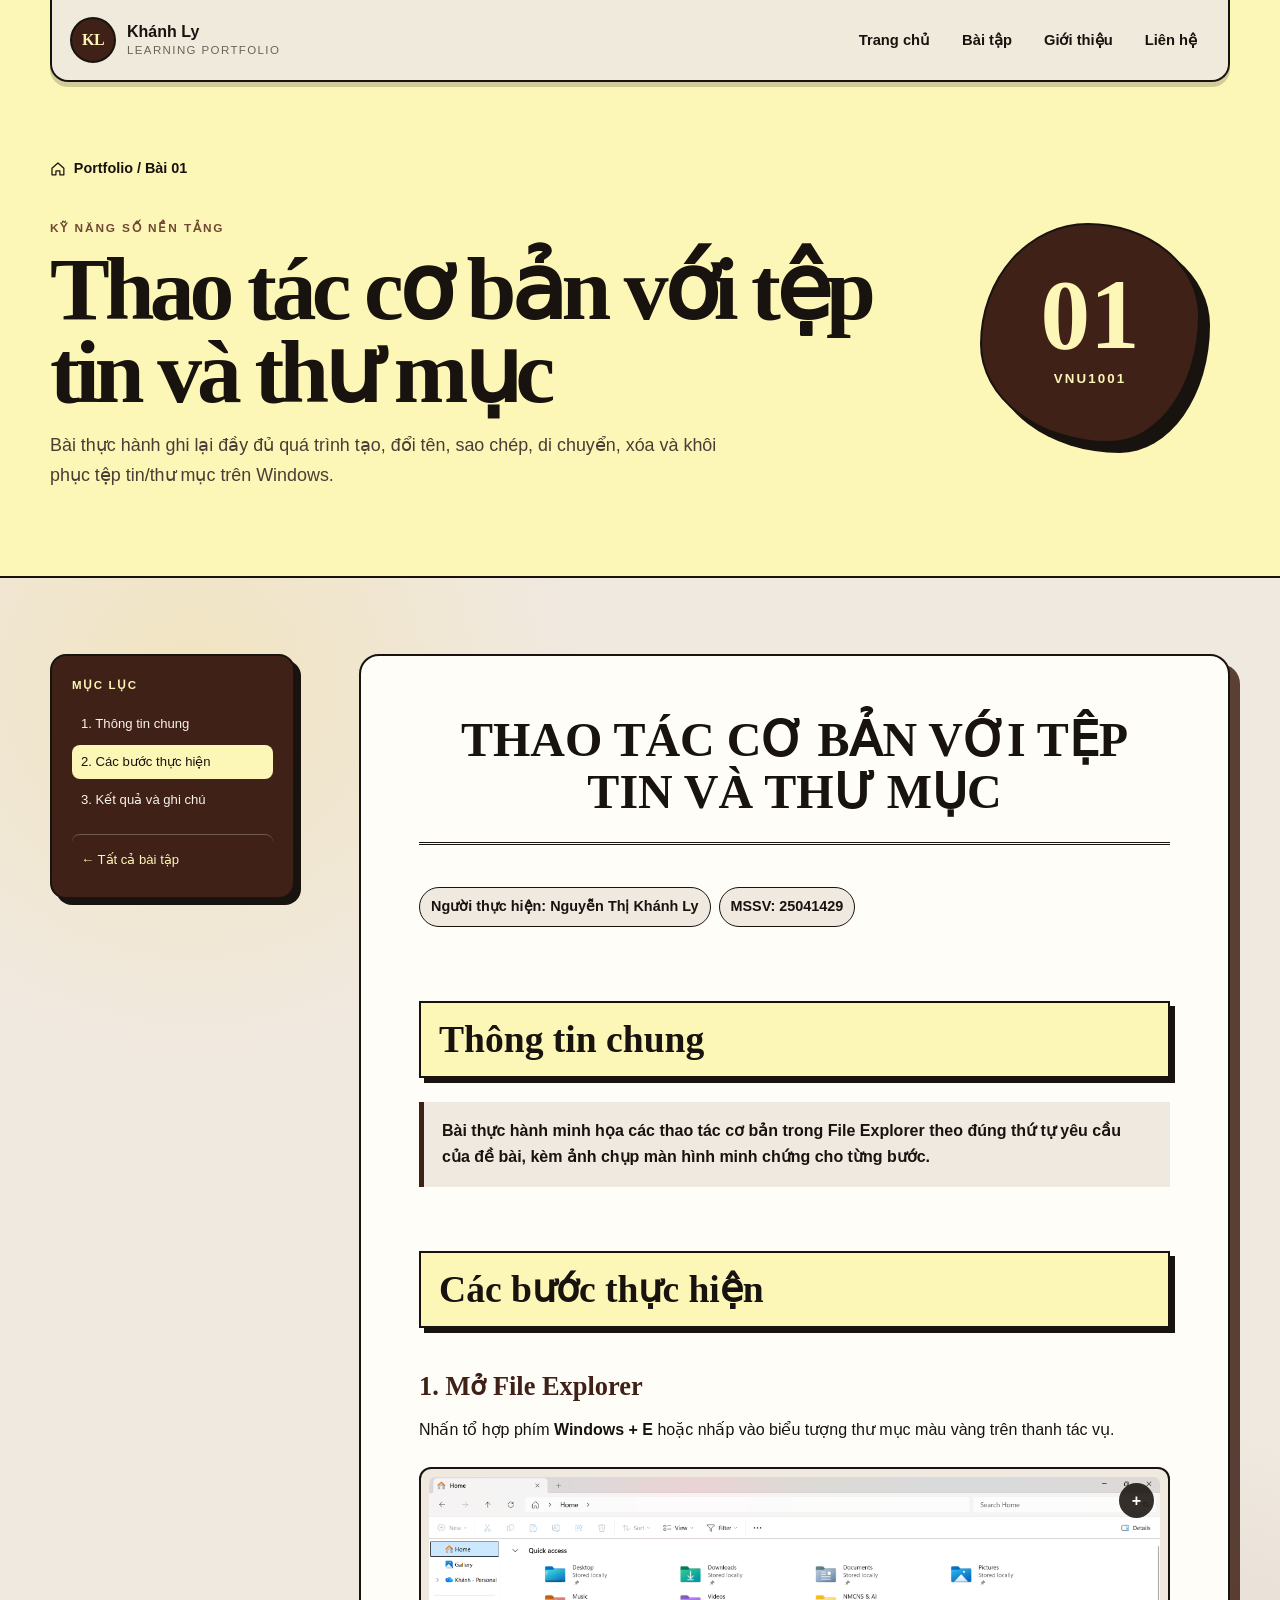
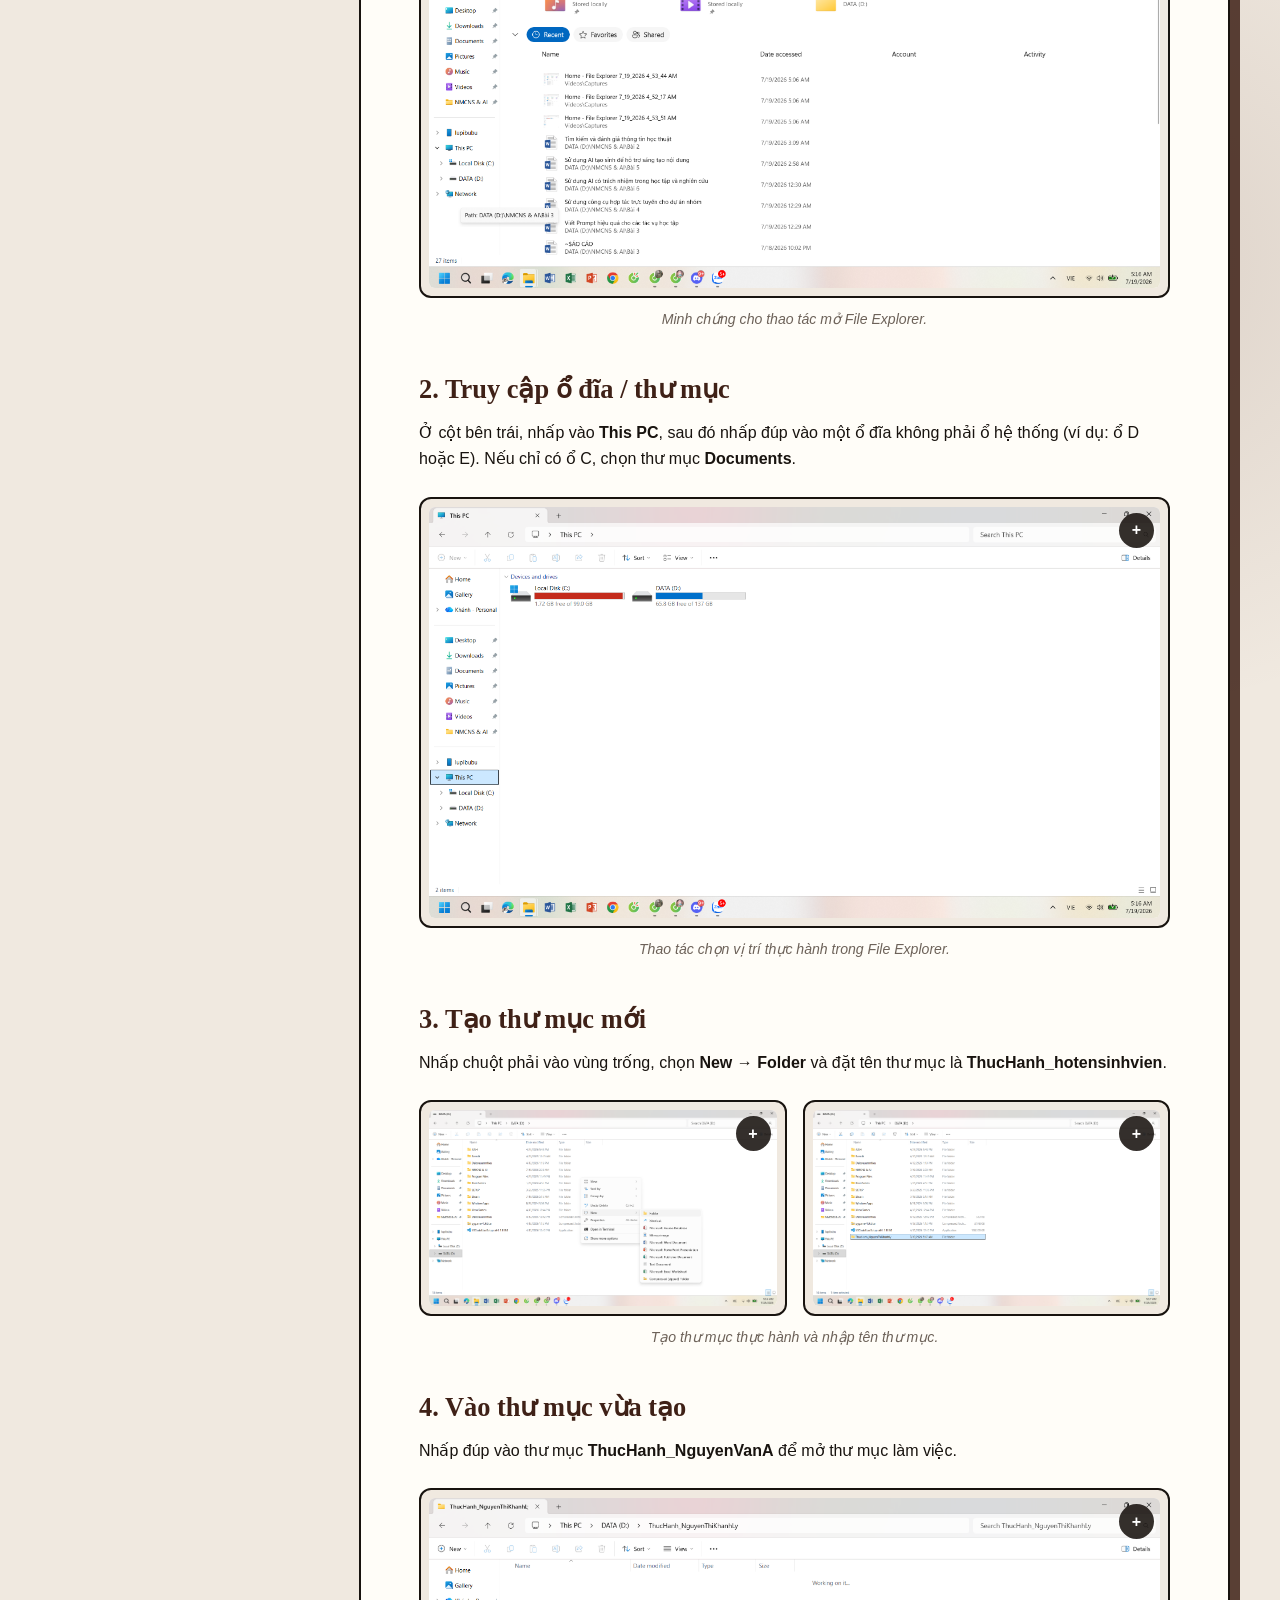
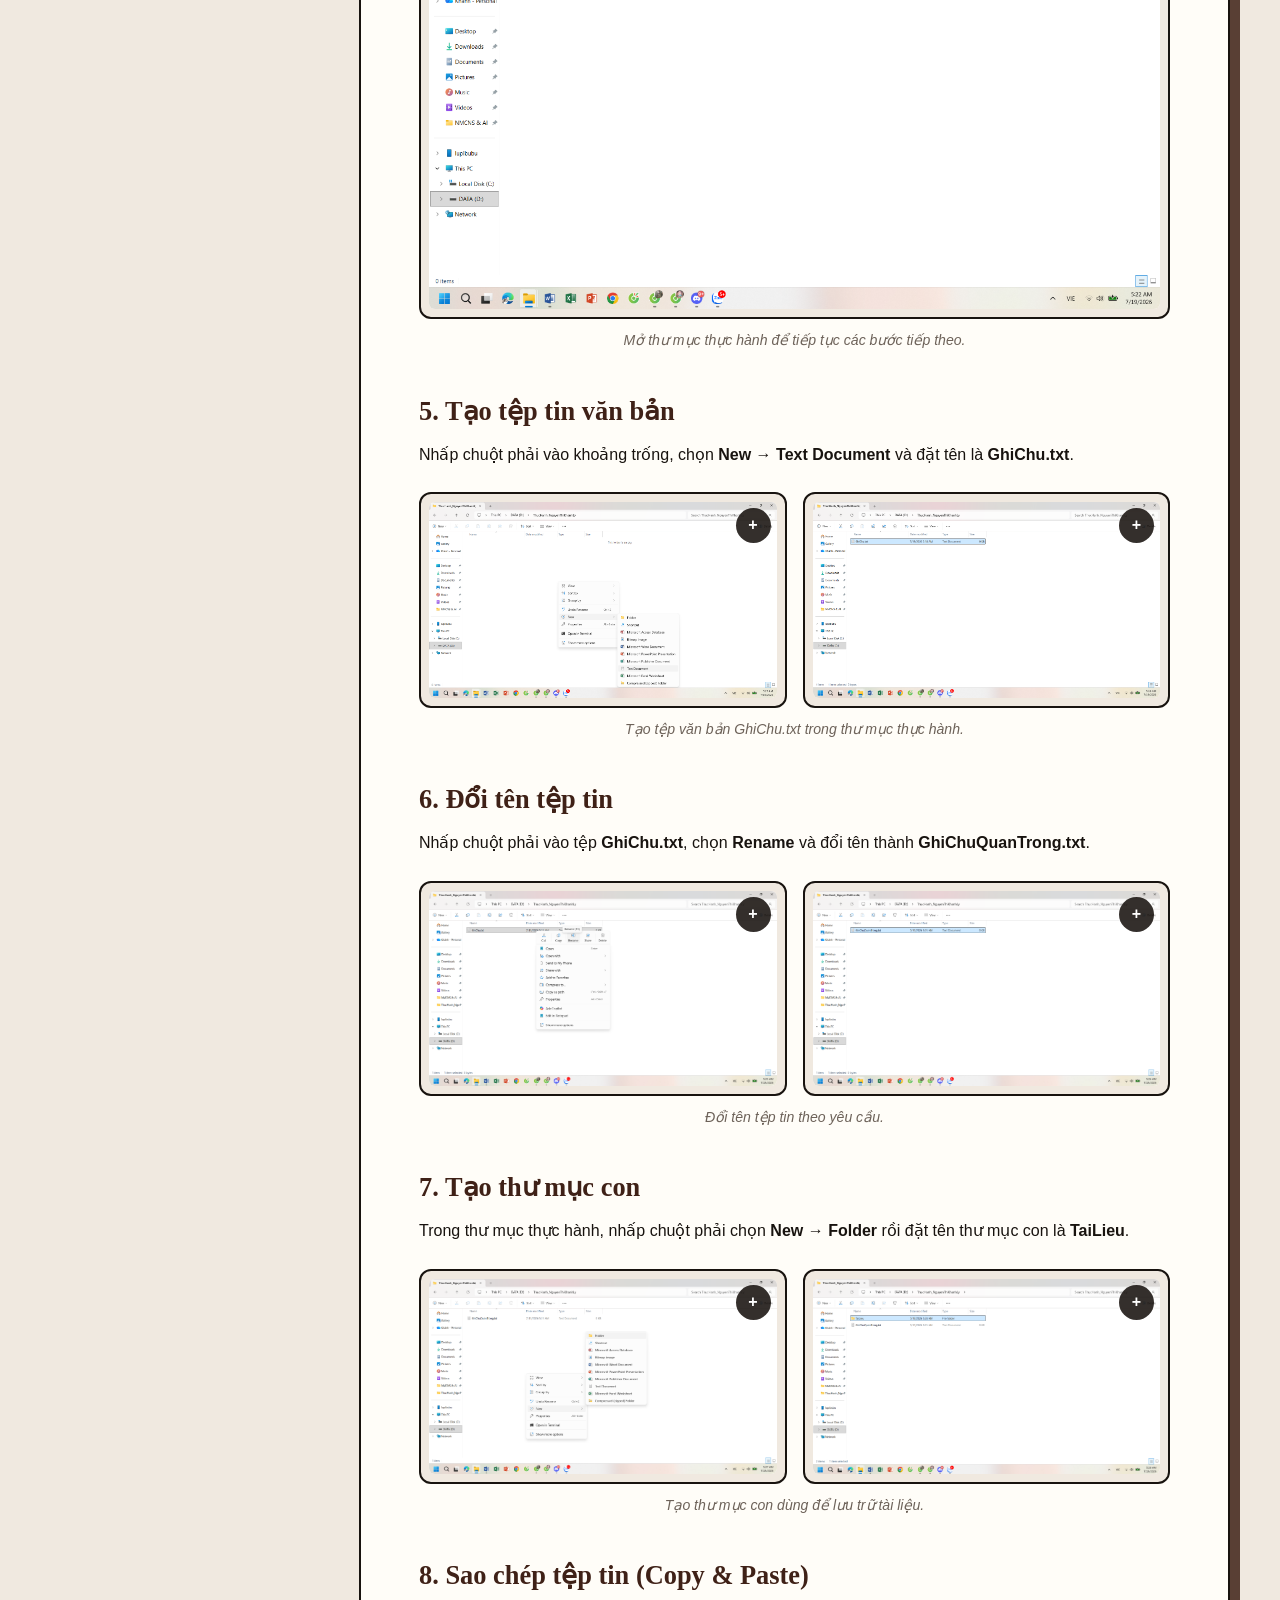
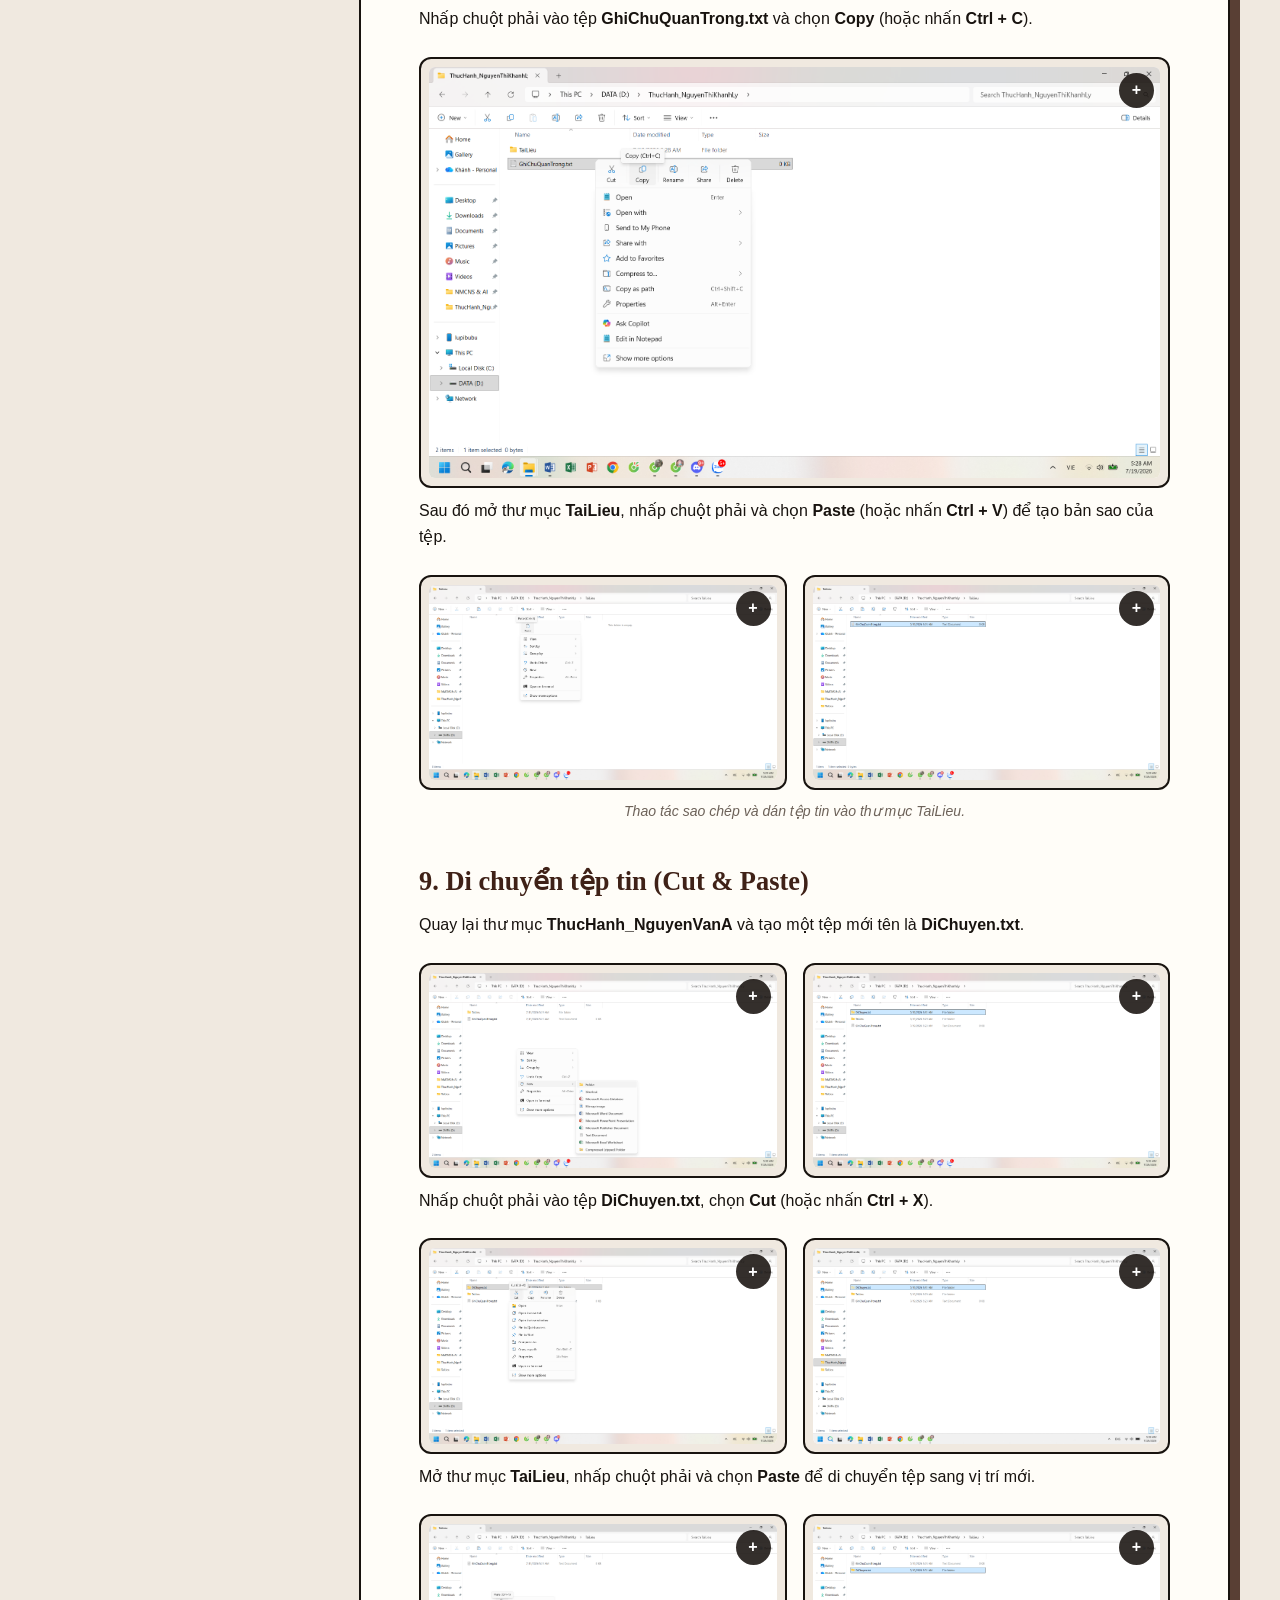
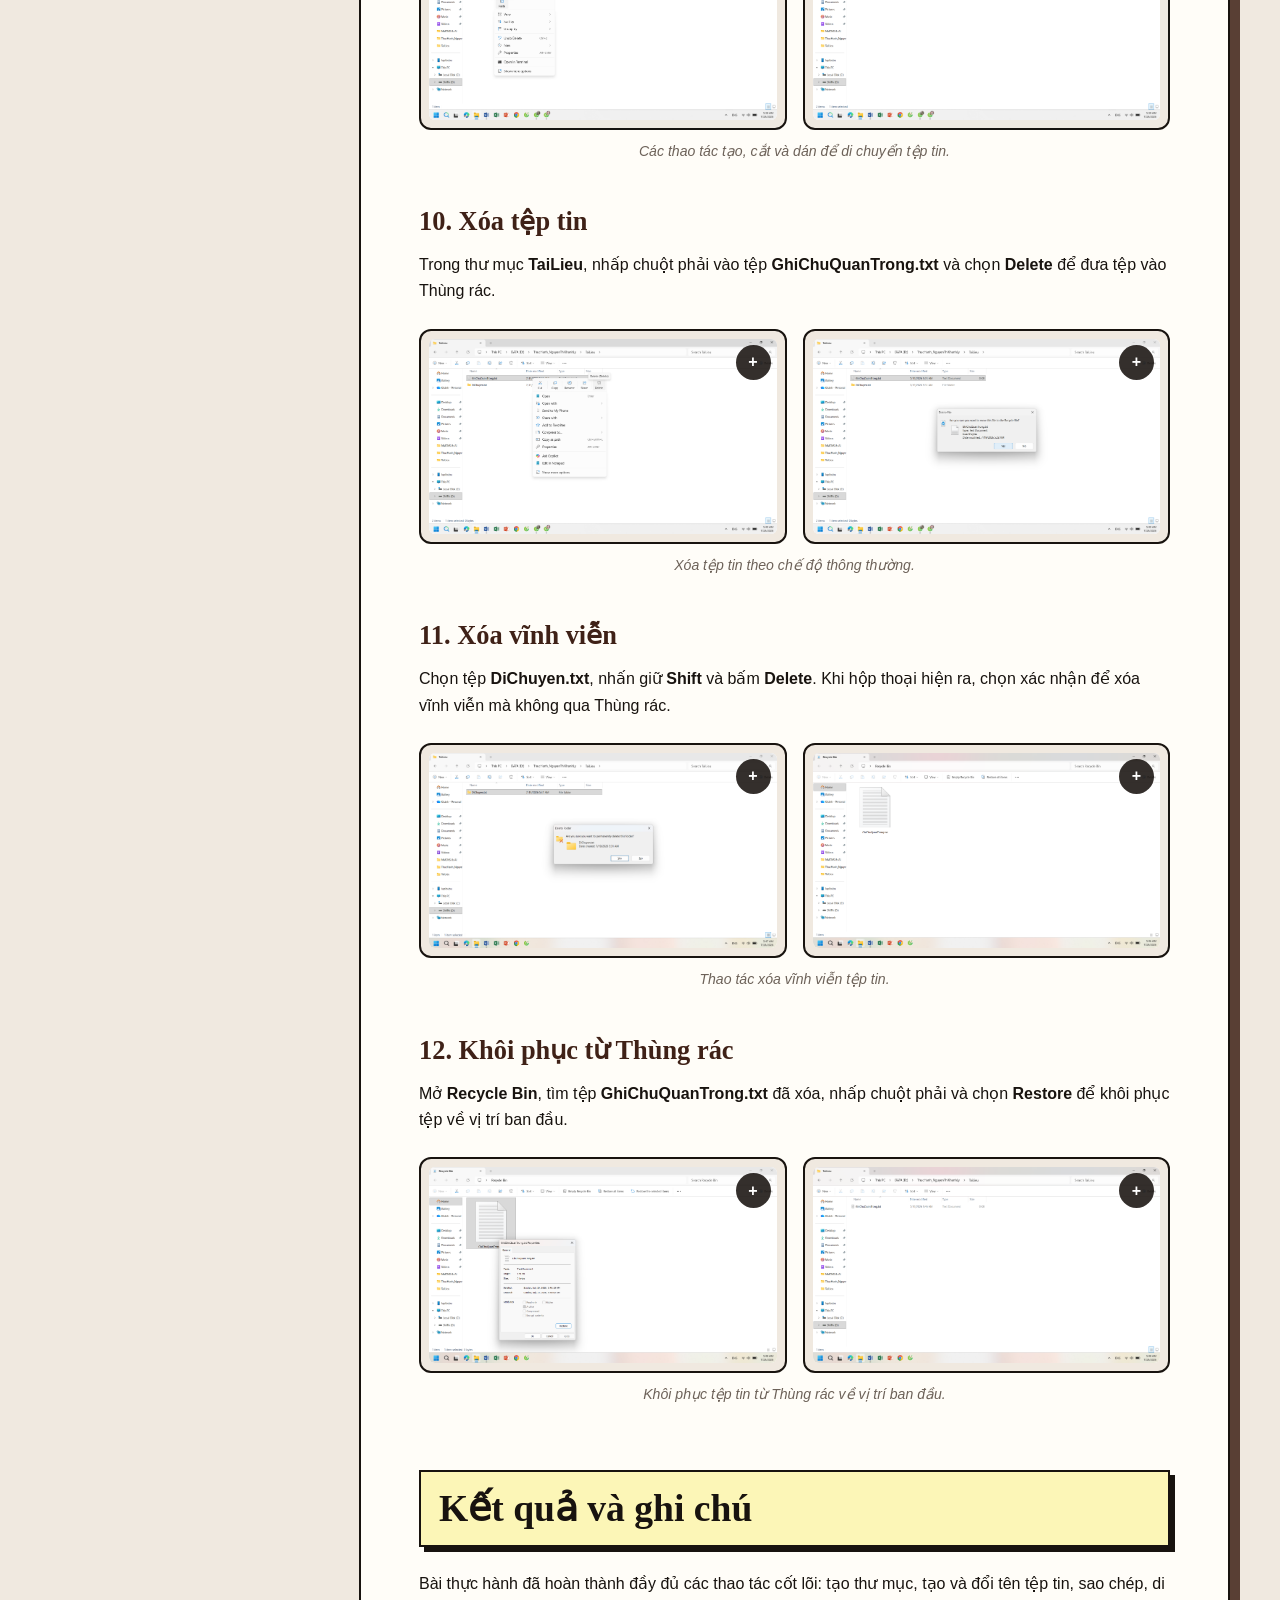
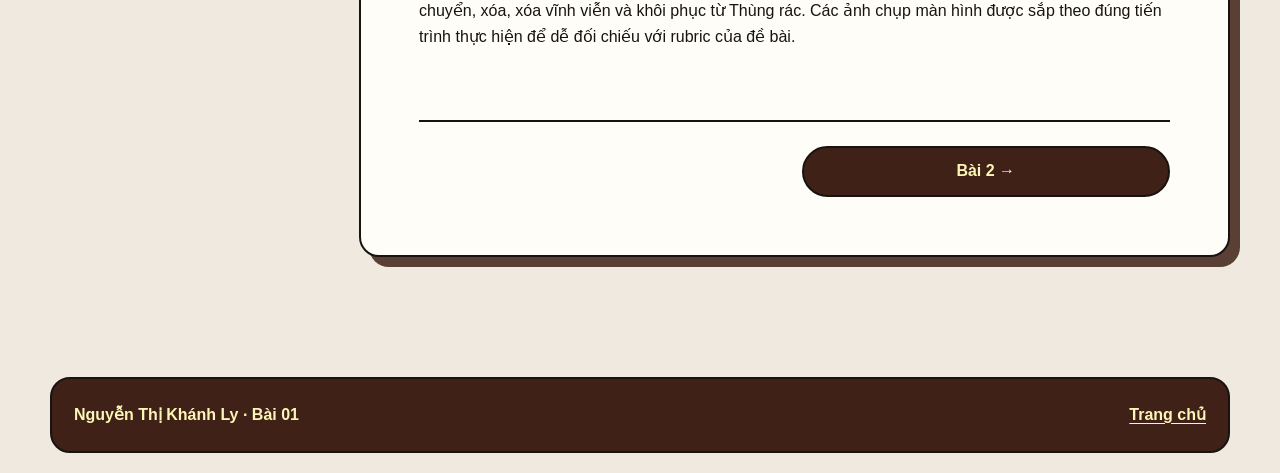
==== commit 03e6c7db: "Add miss ex and avatar" ====
--- a/bai-1.html
+++ b/bai-1.html
@@ -4,12 +4,12 @@
   <meta charset="utf-8">
   <meta name="viewport" content="width=device-width, initial-scale=1">
   <meta name="theme-color" content="#3f2117">
-  <title>Bài 1 — Khung thao tác tệp tin và thư mục</title>
+  <title>Bài 1 — Thao tác cơ bản với tệp tin và thư mục</title>
   <script>document.documentElement.classList.add('js')</script>
   <link rel="icon" href="assets/favicon.svg" type="image/svg+xml">
   <link rel="stylesheet" href="assets/styles.css">
 </head>
-<body class="assignment-page scaffold-page">
+<body class="assignment-page">
 <a class="skip-link" href="#main-content">Bỏ qua điều hướng</a>
 <header class="site-header">
   <a class="brand" href="index.html" aria-label="Về trang chủ">
@@ -27,18 +27,99 @@
       <a class="breadcrumb" href="index.html#assignments"><svg viewBox="0 0 24 24" aria-hidden="true"><path d="m3 11 9-8 9 8v10h-6v-6H9v6H3z"/></svg> Portfolio / Bài 01</a>
       <p class="eyebrow">Kỹ năng số nền tảng</p>
       <h1>Thao tác cơ bản với tệp tin và thư mục</h1>
-      <p>Khung trình bày sẵn cho bài thực hành quản lý tệp và thư mục.</p>
-      <span class="scaffold-badge">Khung đã dựng · chờ nội dung thật</span>
+      <p>Bài thực hành ghi lại đầy đủ quá trình tạo, đổi tên, sao chép, di chuyển, xóa và khôi phục tệp tin/thư mục trên Windows.</p>
     </div>
     <div class="assignment-number reveal" aria-hidden="true"><span>01</span><small>VNU1001</small></div>
   </section>
   <section class="article-shell section-shell">
-    <aside class="article-toc"><div class="toc-card"><p class="toc-title">Khung nội dung</p><ol><li><a href="#muc-tieu">1. Mục tiêu và bối cảnh</a></li><li><a href="#cac-buoc">2. Các bước thực hiện</a></li><li><a href="#minh-chung">3. Minh chứng theo trình tự</a></li><li><a href="#ket-qua">4. Kết quả và tự đánh giá</a></li></ol><a class="toc-back" href="index.html#assignments">← Tất cả bài tập</a></div></aside>
-    <article class="document-content"><div class="scaffold-intro"><span>01</span><div><p class="eyebrow">Trang chờ nội dung</p><h2>Không tự bịa bài làm</h2><p>Khung này đã chia sẵn các phần theo đề. Khi nhận đủ tệp, nội dung sẽ được đặt theo đúng thứ tự <strong>mô tả thao tác → ảnh minh chứng tương ứng</strong>, không gom ảnh xuống cuối trang.</p></div></div><section id="muc-tieu" class="scaffold-section"><p class="eyebrow">Phần 01</p><h2>Mục tiêu và bối cảnh</h2><p>Điền mô tả ngắn về môi trường Windows, vị trí thư mục thực hành và tên thư mục theo MSSV/họ tên.</p></section><section id="cac-buoc" class="scaffold-section"><p class="eyebrow">Phần 02</p><h2>Các bước thực hiện</h2><p>Đưa từng bước tạo thư mục, tạo tệp, đổi tên, sao chép, di chuyển, xóa và khôi phục vào đây. Mỗi bước là một khối riêng để tránh chữ và ảnh bị tách rời.</p><div class="scaffold-image-grid"><div class="scaffold-image-slot"><span>Ảnh minh chứng 1</span><small>Đặt ảnh đúng sau phần chữ liên quan</small></div><div class="scaffold-image-slot"><span>Ảnh minh chứng 2</span><small>Đặt ảnh đúng sau phần chữ liên quan</small></div><div class="scaffold-image-slot"><span>Ảnh minh chứng 3</span><small>Đặt ảnh đúng sau phần chữ liên quan</small></div><div class="scaffold-image-slot"><span>Ảnh minh chứng 4</span><small>Đặt ảnh đúng sau phần chữ liên quan</small></div></div></section><section id="minh-chung" class="scaffold-section"><p class="eyebrow">Phần 03</p><h2>Minh chứng theo trình tự</h2><p>Bổ sung tiếp các ảnh còn lại; khuyến nghị tối thiểu 8 ảnh rõ nét theo rubric. Ảnh sẽ tự co trong khung, không méo và không đè chữ.</p><div class="scaffold-image-grid"><div class="scaffold-image-slot"><span>Ảnh minh chứng 1</span><small>Đặt ảnh đúng sau phần chữ liên quan</small></div><div class="scaffold-image-slot"><span>Ảnh minh chứng 2</span><small>Đặt ảnh đúng sau phần chữ liên quan</small></div><div class="scaffold-image-slot"><span>Ảnh minh chứng 3</span><small>Đặt ảnh đúng sau phần chữ liên quan</small></div><div class="scaffold-image-slot"><span>Ảnh minh chứng 4</span><small>Đặt ảnh đúng sau phần chữ liên quan</small></div></div></section><section id="ket-qua" class="scaffold-section"><p class="eyebrow">Phần 04</p><h2>Kết quả và tự đánh giá</h2><p>Tóm tắt những thao tác đã hoàn thành, điểm cần lưu ý và kết quả cuối cùng.</p><div class="scaffold-table-wrap"><table class="scaffold-table"><thead><tr><th>Nội dung</th><th>Dữ liệu cần điền</th><th>Minh chứng</th></tr></thead><tbody><tr><td>Hàng mẫu</td><td>Chờ nội dung thật</td><td>Chờ ảnh/tệp</td></tr></tbody></table></div></section><div class="article-pager"><span></span><a href="bai-2.html">Bài 2 →</a></div></article>
+    <aside class="article-toc"><div class="toc-card"><p class="toc-title">Mục lục</p><ol><li><a href="#tong-quan">1. Thông tin chung</a></li><li><a href="#cac-buoc">2. Các bước thực hiện</a></li><li><a href="#tong-ket">3. Kết quả và ghi chú</a></li></ol><a class="toc-back" href="index.html#assignments">← Tất cả bài tập</a></div></aside>
+    <article class="document-content">
+      <h1 class="document-title">Thao tác cơ bản với tệp tin và thư mục</h1>
+      <p class="document-meta">Người thực hiện: Nguyễn Thị Khánh Ly</p><p class="document-meta">MSSV: 25041429</p>
+      <section id="tong-quan">
+        <h2>Thông tin chung</h2>
+        <p class="topic-line">Bài thực hành minh họa các thao tác cơ bản trong File Explorer theo đúng thứ tự yêu cầu của đề bài, kèm ảnh chụp màn hình minh chứng cho từng bước.</p>
+      </section>
+      <section id="cac-buoc">
+        <h2>Các bước thực hiện</h2>
+
+        <h3 id="step-1">1. Mở File Explorer</h3>
+        <p>Nhấn tổ hợp phím <strong>Windows + E</strong> hoặc nhấp vào biểu tượng thư mục màu vàng trên thanh tác vụ.</p>
+        <div class="media-grid media-grid--single"><button class="media-button" type="button"><img src="assets/images/bai-1-01.png" alt="Minh chứng bước 1 mở File Explorer"><span class="media-zoom">+</span></button></div>
+        <p class="figure-caption">Minh chứng cho thao tác mở File Explorer.</p>
+
+        <h3 id="step-2">2. Truy cập ổ đĩa / thư mục</h3>
+        <p>Ở cột bên trái, nhấp vào <strong>This PC</strong>, sau đó nhấp đúp vào một ổ đĩa không phải ổ hệ thống (ví dụ: ổ D hoặc E). Nếu chỉ có ổ C, chọn thư mục <strong>Documents</strong>.</p>
+        <div class="media-grid media-grid--single"><button class="media-button" type="button"><img src="assets/images/bai-1-02.png" alt="Minh chứng bước 2 truy cập ổ đĩa hoặc thư mục"><span class="media-zoom">+</span></button></div>
+        <p class="figure-caption">Thao tác chọn vị trí thực hành trong File Explorer.</p>
+
+        <h3 id="step-3">3. Tạo thư mục mới</h3>
+        <p>Nhấp chuột phải vào vùng trống, chọn <strong>New → Folder</strong> và đặt tên thư mục là <strong>ThucHanh_hotensinhvien</strong>.</p>
+        <div class="media-grid"><button class="media-button" type="button"><img src="assets/images/bai-1-03.png" alt="Tạo thư mục mới từ menu chuột phải"><span class="media-zoom">+</span></button><button class="media-button" type="button"><img src="assets/images/bai-1-04.png" alt="Đặt tên cho thư mục thực hành"><span class="media-zoom">+</span></button></div>
+        <p class="figure-caption">Tạo thư mục thực hành và nhập tên thư mục.</p>
+
+        <h3 id="step-4">4. Vào thư mục vừa tạo</h3>
+        <p>Nhấp đúp vào thư mục <strong>ThucHanh_NguyenVanA</strong> để mở thư mục làm việc.</p>
+        <div class="media-grid media-grid--single"><button class="media-button" type="button"><img src="assets/images/bai-1-05.png" alt="Mở thư mục vừa tạo"><span class="media-zoom">+</span></button></div>
+        <p class="figure-caption">Mở thư mục thực hành để tiếp tục các bước tiếp theo.</p>
+
+        <h3 id="step-5">5. Tạo tệp tin văn bản</h3>
+        <p>Nhấp chuột phải vào khoảng trống, chọn <strong>New → Text Document</strong> và đặt tên là <strong>GhiChu.txt</strong>.</p>
+        <div class="media-grid"><button class="media-button" type="button"><img src="assets/images/bai-1-06.png" alt="Tạo tệp tin văn bản mới"><span class="media-zoom">+</span></button><button class="media-button" type="button"><img src="assets/images/bai-1-07.png" alt="Tệp GhiChu.txt sau khi được tạo"><span class="media-zoom">+</span></button></div>
+        <p class="figure-caption">Tạo tệp văn bản GhiChu.txt trong thư mục thực hành.</p>
+
+        <h3 id="step-6">6. Đổi tên tệp tin</h3>
+        <p>Nhấp chuột phải vào tệp <strong>GhiChu.txt</strong>, chọn <strong>Rename</strong> và đổi tên thành <strong>GhiChuQuanTrong.txt</strong>.</p>
+        <div class="media-grid"><button class="media-button" type="button"><img src="assets/images/bai-1-08.png" alt="Mở menu đổi tên tệp"><span class="media-zoom">+</span></button><button class="media-button" type="button"><img src="assets/images/bai-1-09.png" alt="Tệp sau khi đổi tên thành GhiChuQuanTrong.txt"><span class="media-zoom">+</span></button></div>
+        <p class="figure-caption">Đổi tên tệp tin theo yêu cầu.</p>
+
+        <h3 id="step-7">7. Tạo thư mục con</h3>
+        <p>Trong thư mục thực hành, nhấp chuột phải chọn <strong>New → Folder</strong> rồi đặt tên thư mục con là <strong>TaiLieu</strong>.</p>
+        <div class="media-grid"><button class="media-button" type="button"><img src="assets/images/bai-1-10.png" alt="Tạo thư mục con TaiLieu"><span class="media-zoom">+</span></button><button class="media-button" type="button"><img src="assets/images/bai-1-11.png" alt="Thư mục con TaiLieu đã được tạo"><span class="media-zoom">+</span></button></div>
+        <p class="figure-caption">Tạo thư mục con dùng để lưu trữ tài liệu.</p>
+
+        <h3 id="step-8">8. Sao chép tệp tin (Copy &amp; Paste)</h3>
+        <p>Nhấp chuột phải vào tệp <strong>GhiChuQuanTrong.txt</strong> và chọn <strong>Copy</strong> (hoặc nhấn <strong>Ctrl + C</strong>).</p>
+        <div class="media-grid media-grid--single"><button class="media-button" type="button"><img src="assets/images/bai-1-12.png" alt="Sao chép tệp GhiChuQuanTrong"><span class="media-zoom">+</span></button></div>
+        <p>Sau đó mở thư mục <strong>TaiLieu</strong>, nhấp chuột phải và chọn <strong>Paste</strong> (hoặc nhấn <strong>Ctrl + V</strong>) để tạo bản sao của tệp.</p>
+        <div class="media-grid"><button class="media-button" type="button"><img src="assets/images/bai-1-13.png" alt="Dán tệp vào thư mục TaiLieu"><span class="media-zoom">+</span></button><button class="media-button" type="button"><img src="assets/images/bai-1-14.png" alt="Bản sao tệp xuất hiện trong thư mục TaiLieu"><span class="media-zoom">+</span></button></div>
+        <p class="figure-caption">Thao tác sao chép và dán tệp tin vào thư mục TaiLieu.</p>
+
+        <h3 id="step-9">9. Di chuyển tệp tin (Cut &amp; Paste)</h3>
+        <p>Quay lại thư mục <strong>ThucHanh_NguyenVanA</strong> và tạo một tệp mới tên là <strong>DiChuyen.txt</strong>.</p>
+        <div class="media-grid"><button class="media-button" type="button"><img src="assets/images/bai-1-15.png" alt="Tạo tệp DiChuyen.txt"><span class="media-zoom">+</span></button><button class="media-button" type="button"><img src="assets/images/bai-1-16.png" alt="Tệp DiChuyen.txt đã được tạo"><span class="media-zoom">+</span></button></div>
+        <p>Nhấp chuột phải vào tệp <strong>DiChuyen.txt</strong>, chọn <strong>Cut</strong> (hoặc nhấn <strong>Ctrl + X</strong>).</p>
+        <div class="media-grid"><button class="media-button" type="button"><img src="assets/images/bai-1-17.png" alt="Cắt tệp DiChuyen.txt"><span class="media-zoom">+</span></button><button class="media-button" type="button"><img src="assets/images/bai-1-18.png" alt="Tệp DiChuyen.txt ở trạng thái cắt"><span class="media-zoom">+</span></button></div>
+        <p>Mở thư mục <strong>TaiLieu</strong>, nhấp chuột phải và chọn <strong>Paste</strong> để di chuyển tệp sang vị trí mới.</p>
+        <div class="media-grid"><button class="media-button" type="button"><img src="assets/images/bai-1-19.png" alt="Dán tệp DiChuyen.txt vào thư mục TaiLieu"><span class="media-zoom">+</span></button><button class="media-button" type="button"><img src="assets/images/bai-1-20.png" alt="Tệp DiChuyen.txt đã được di chuyển vào TaiLieu"><span class="media-zoom">+</span></button></div>
+        <p class="figure-caption">Các thao tác tạo, cắt và dán để di chuyển tệp tin.</p>
+
+        <h3 id="step-10">10. Xóa tệp tin</h3>
+        <p>Trong thư mục <strong>TaiLieu</strong>, nhấp chuột phải vào tệp <strong>GhiChuQuanTrong.txt</strong> và chọn <strong>Delete</strong> để đưa tệp vào Thùng rác.</p>
+        <div class="media-grid"><button class="media-button" type="button"><img src="assets/images/bai-1-21.png" alt="Chọn xóa tệp GhiChuQuanTrong"><span class="media-zoom">+</span></button><button class="media-button" type="button"><img src="assets/images/bai-1-22.png" alt="Hộp thoại xác nhận xóa tệp"><span class="media-zoom">+</span></button></div>
+        <p class="figure-caption">Xóa tệp tin theo chế độ thông thường.</p>
+
+        <h3 id="step-11">11. Xóa vĩnh viễn</h3>
+        <p>Chọn tệp <strong>DiChuyen.txt</strong>, nhấn giữ <strong>Shift</strong> và bấm <strong>Delete</strong>. Khi hộp thoại hiện ra, chọn xác nhận để xóa vĩnh viễn mà không qua Thùng rác.</p>
+        <div class="media-grid"><button class="media-button" type="button"><img src="assets/images/bai-1-23.png" alt="Thực hiện thao tác Shift Delete"><span class="media-zoom">+</span></button><button class="media-button" type="button"><img src="assets/images/bai-1-24.png" alt="Hộp thoại xác nhận xóa vĩnh viễn"><span class="media-zoom">+</span></button></div>
+        <p class="figure-caption">Thao tác xóa vĩnh viễn tệp tin.</p>
+
+        <h3 id="step-12">12. Khôi phục từ Thùng rác</h3>
+        <p>Mở <strong>Recycle Bin</strong>, tìm tệp <strong>GhiChuQuanTrong.txt</strong> đã xóa, nhấp chuột phải và chọn <strong>Restore</strong> để khôi phục tệp về vị trí ban đầu.</p>
+        <div class="media-grid"><button class="media-button" type="button"><img src="assets/images/bai-1-25.png" alt="Khôi phục tệp từ Recycle Bin"><span class="media-zoom">+</span></button><button class="media-button" type="button"><img src="assets/images/bai-1-26.png" alt="Tệp sau khi được khôi phục"><span class="media-zoom">+</span></button></div>
+        <p class="figure-caption">Khôi phục tệp tin từ Thùng rác về vị trí ban đầu.</p>
+      </section>
+
+      <section id="tong-ket">
+        <h2>Kết quả và ghi chú</h2>
+        <p>Bài thực hành đã hoàn thành đầy đủ các thao tác cốt lõi: tạo thư mục, tạo và đổi tên tệp tin, sao chép, di chuyển, xóa, xóa vĩnh viễn và khôi phục từ Thùng rác. Các ảnh chụp màn hình được sắp theo đúng tiến trình thực hiện để dễ đối chiếu với rubric của đề bài.</p>
+      </section>
+      <div class="article-pager"><span></span><a href="bai-2.html">Bài 2 →</a></div>
+    </article>
   </section>
 </main>
 <div class="lightbox" role="dialog" aria-modal="true" aria-label="Xem ảnh minh chứng" hidden><button type="button" class="lightbox-close" aria-label="Đóng ảnh">×</button><img alt="Ảnh minh chứng phóng lớn"></div>
 <button class="back-to-top" type="button" aria-label="Lên đầu trang">↑</button>
 <footer class="site-footer"><span>Nguyễn Thị Khánh Ly · Bài 01</span><a href="index.html">Trang chủ</a></footer>
 <script src="assets/script.js"></script>
-</body></html>+</body></html>
--- a/assets/styles.css
+++ b/assets/styles.css
@@ -582,3 +582,31 @@
   .scaffold-intro > span { width: 68px; height: 68px; font-size: 2rem; }
   .scaffold-image-grid { grid-template-columns: 1fr; }
 }
+
+
+/* Added personal photo treatment + extra assignment visuals */
+.profile-stage { display: grid; gap: 22px; }
+.profile-photo-card { position: relative; z-index: 2; margin: 0 0 -18px auto; width: min(76%, 310px); padding: 12px 12px 18px; background: var(--paper); border: 2px solid var(--ink); border-radius: 18px; box-shadow: 8px 8px 0 rgba(24,19,15,.18); transform: rotate(-4deg); }
+.profile-photo-card img { width: 100%; aspect-ratio: 4 / 5; object-fit: cover; border-radius: 12px; display: block; }
+.profile-photo-card figcaption { margin-top: 10px; text-align: center; font-size: .88rem; font-style: italic; color: var(--muted); }
+.about-gallery { position: relative; z-index: 2; display: grid; gap: 18px; justify-items: end; }
+.about-photo { margin: 0; padding: 10px; background: var(--paper); border: 2px solid var(--ink); border-radius: 18px; box-shadow: 8px 8px 0 rgba(24,19,15,.15); }
+.about-photo img { display: block; border-radius: 10px; object-fit: cover; }
+.about-photo--portrait { width: min(100%, 260px); transform: rotate(3deg); }
+.about-photo--portrait img { width: 100%; aspect-ratio: 4 / 5; }
+.about-photo--mirror { width: min(100%, 220px); transform: rotate(-5deg) translateX(-24px); }
+.about-photo--mirror img { width: 100%; aspect-ratio: 4 / 5; }
+.card-visual--files { display: grid; place-content: center; text-align: center; background: #f3eadf; color: var(--ink); }
+.card-visual--files span { font-size: 5rem; line-height: 1; filter: drop-shadow(0 3px 0 rgba(0,0,0,.15)); }
+.card-visual--files small { font-weight: 850; letter-spacing: .06em; text-transform: uppercase; }
+.card-visual--files i, .card-visual--creative i { position: absolute; width: 10px; height: 10px; background: currentColor; transform: rotate(45deg); opacity: .8; }
+.card-visual--files i:nth-of-type(1) { left: 16%; top: 20%; }
+.card-visual--files i:nth-of-type(2) { right: 18%; bottom: 16%; }
+.card-visual--creative { display: grid; place-content: center; text-align: center; background: #0f1618; color: #fff; }
+.card-visual--creative span { font-family: Georgia, serif; font-size: 4.7rem; line-height: .8; color: var(--butter); }
+.card-visual--creative small { max-width: 190px; font-weight: 800; line-height: 1.5; text-transform: uppercase; letter-spacing: .08em; }
+.card-visual--creative i:nth-of-type(1) { left: 14%; top: 22%; }
+.card-visual--creative i:nth-of-type(2) { right: 13%; top: 33%; }
+.card-visual--creative i:nth-of-type(3) { right: 28%; bottom: 16%; }
+@media (max-width: 820px) { .about-gallery { justify-items: start; grid-template-columns: 1fr 1fr; } .about-photo--mirror { transform: rotate(-4deg); } }
+@media (max-width: 620px) { .profile-photo-card { width: min(92%, 290px); margin: 0 auto -10px; } .about-gallery { grid-template-columns: 1fr; } .about-photo--mirror, .about-photo--portrait { width: min(100%, 250px); transform: none; } }
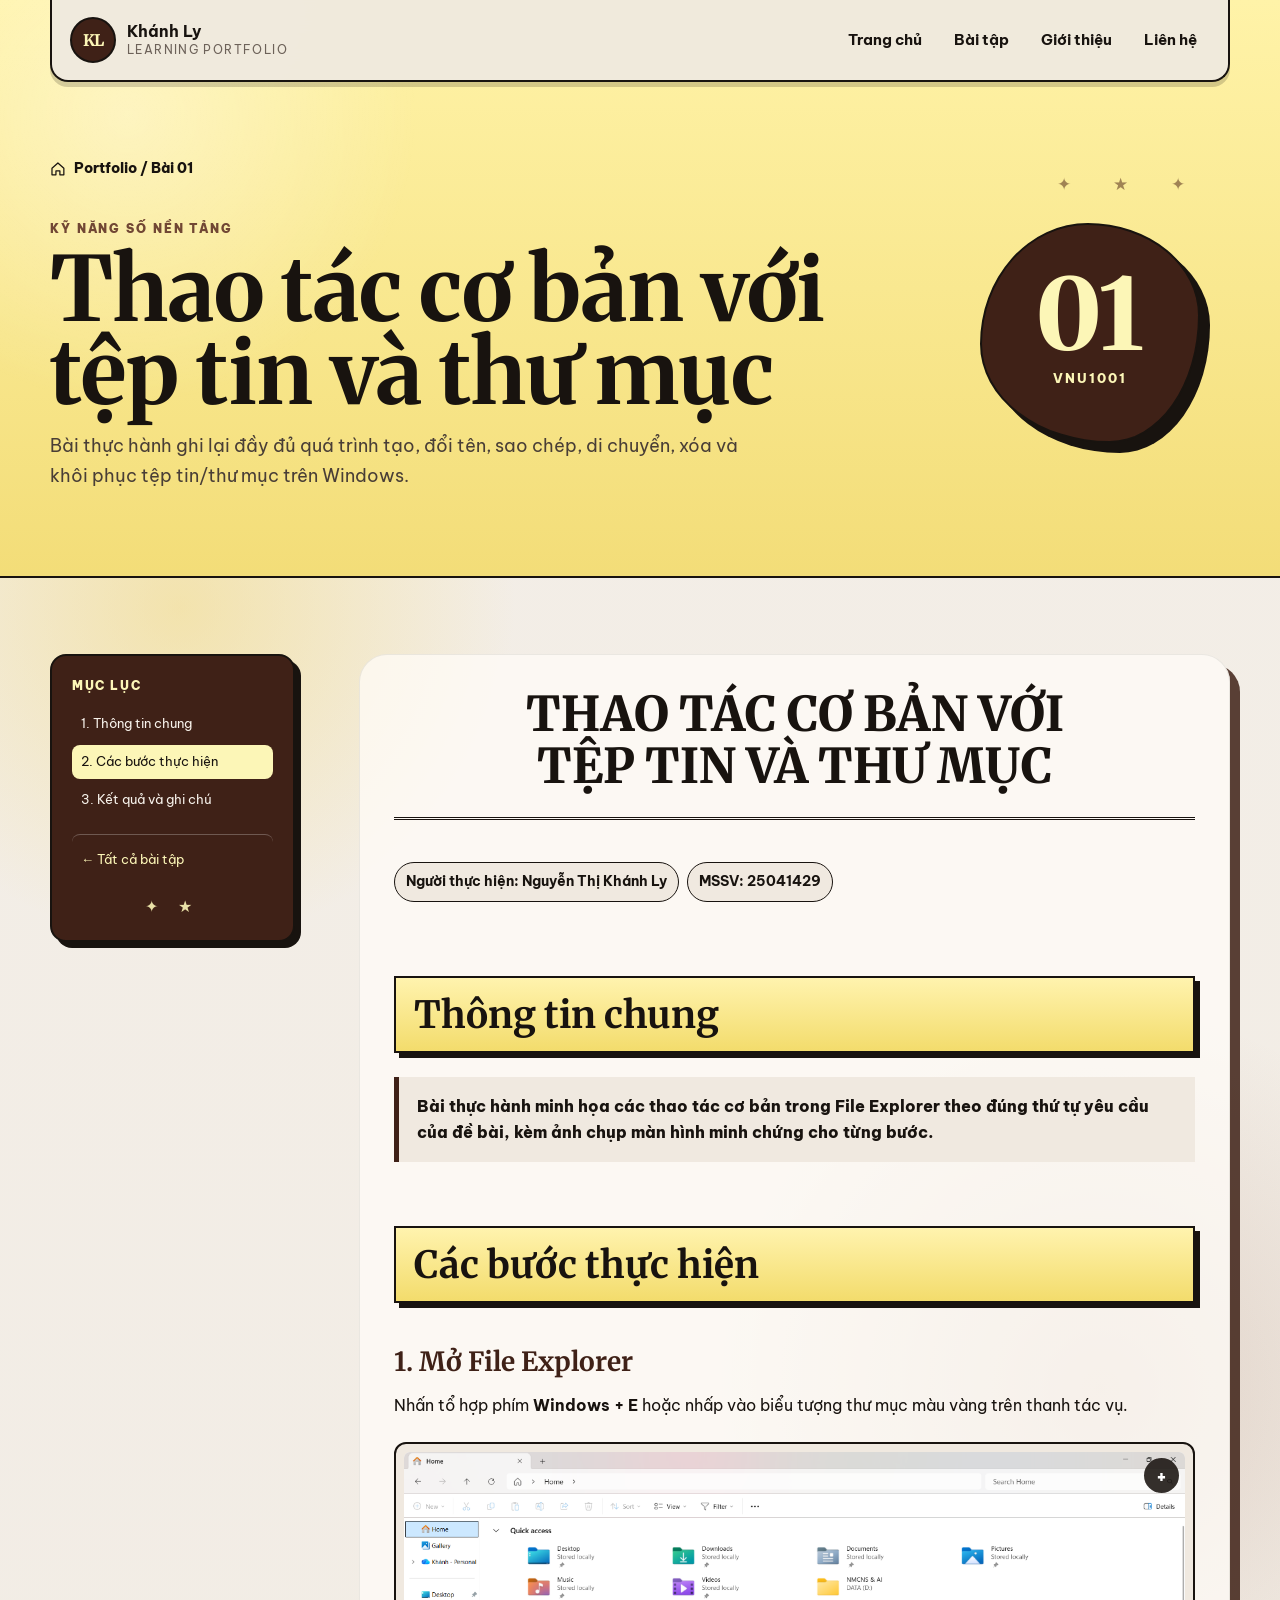
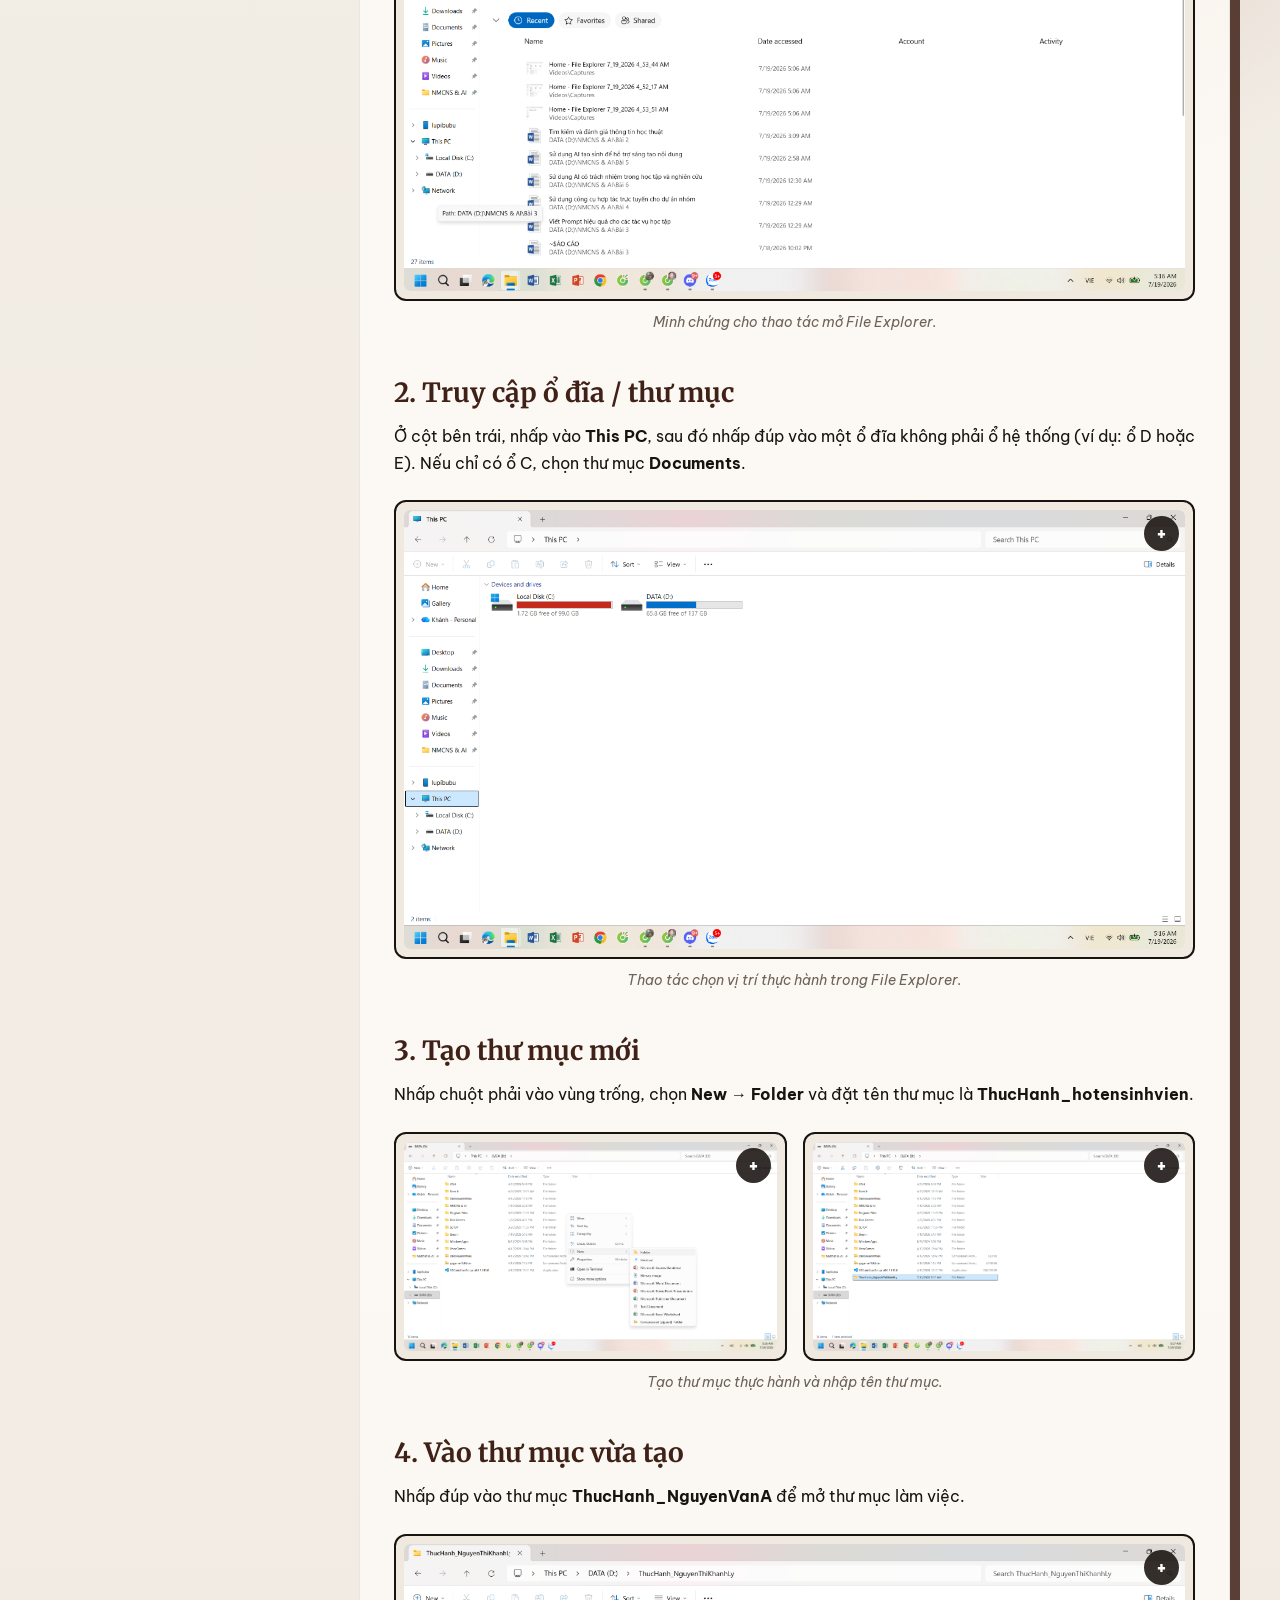
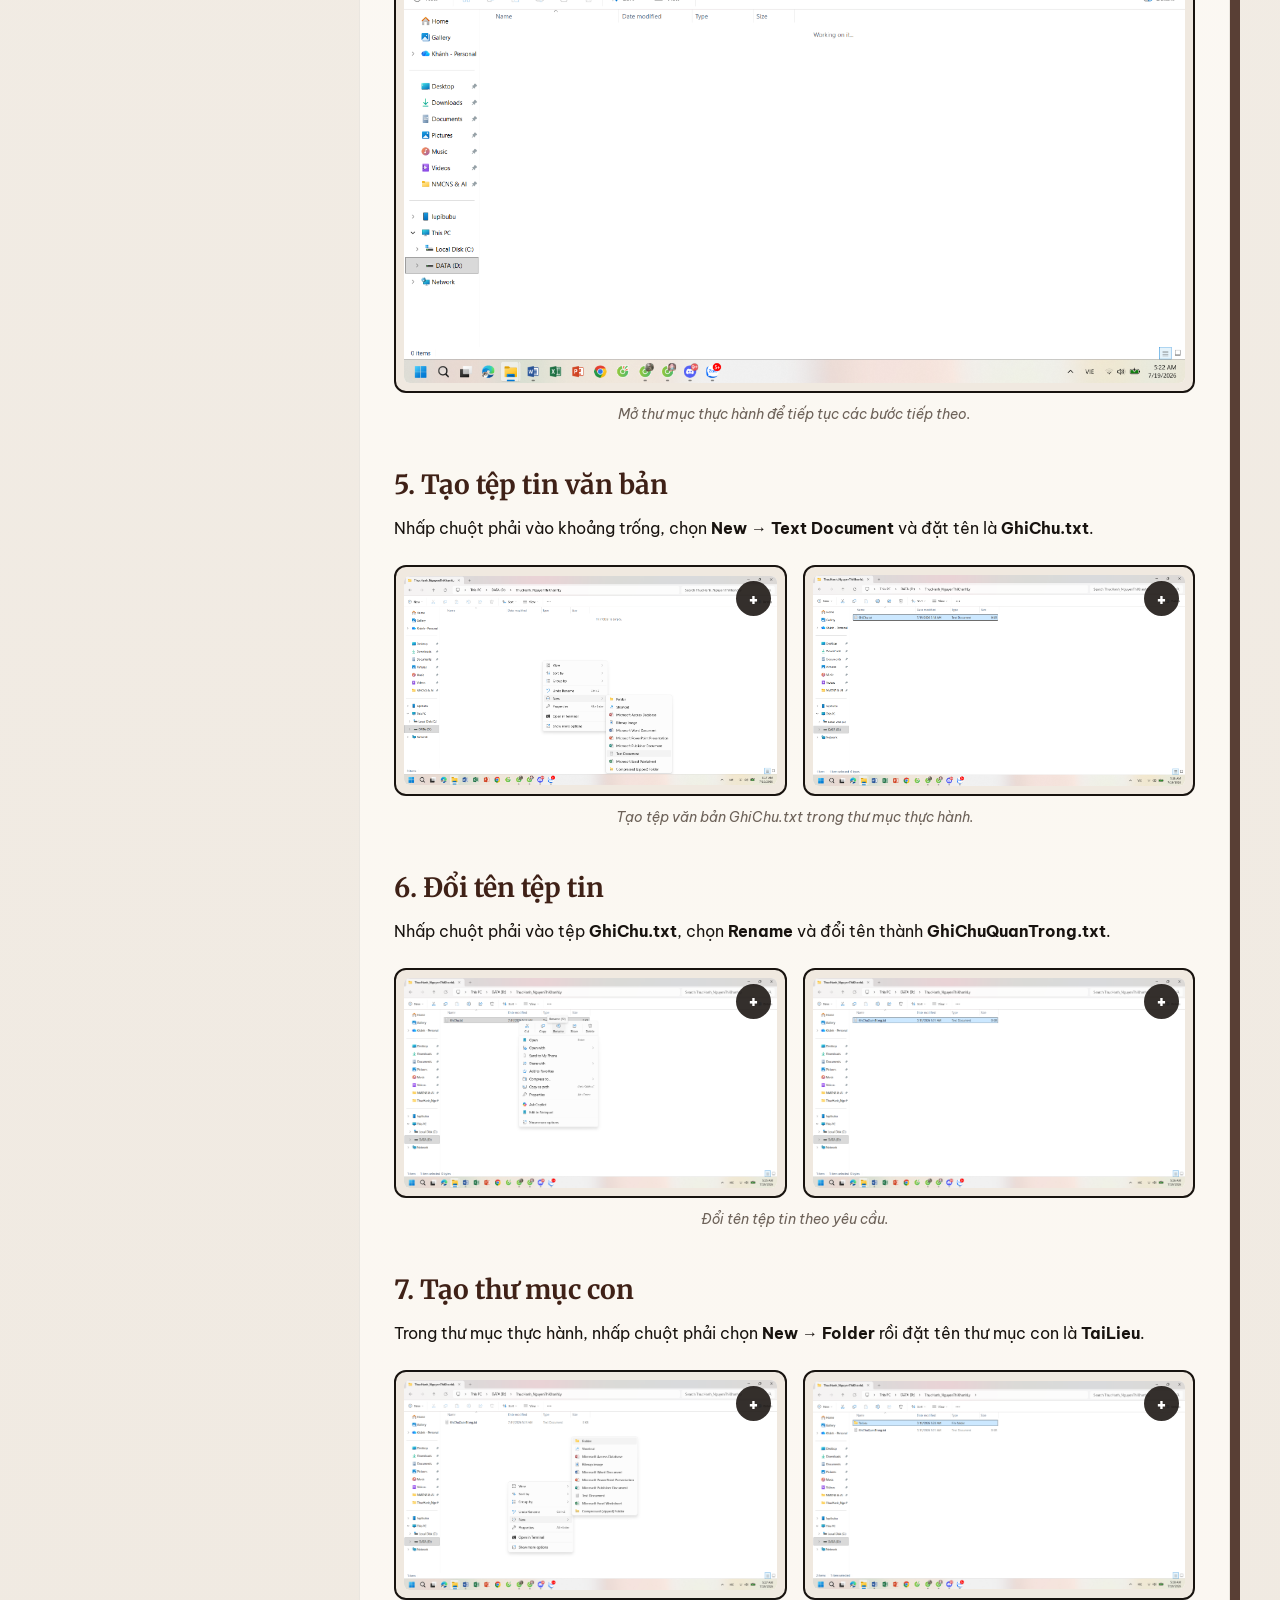
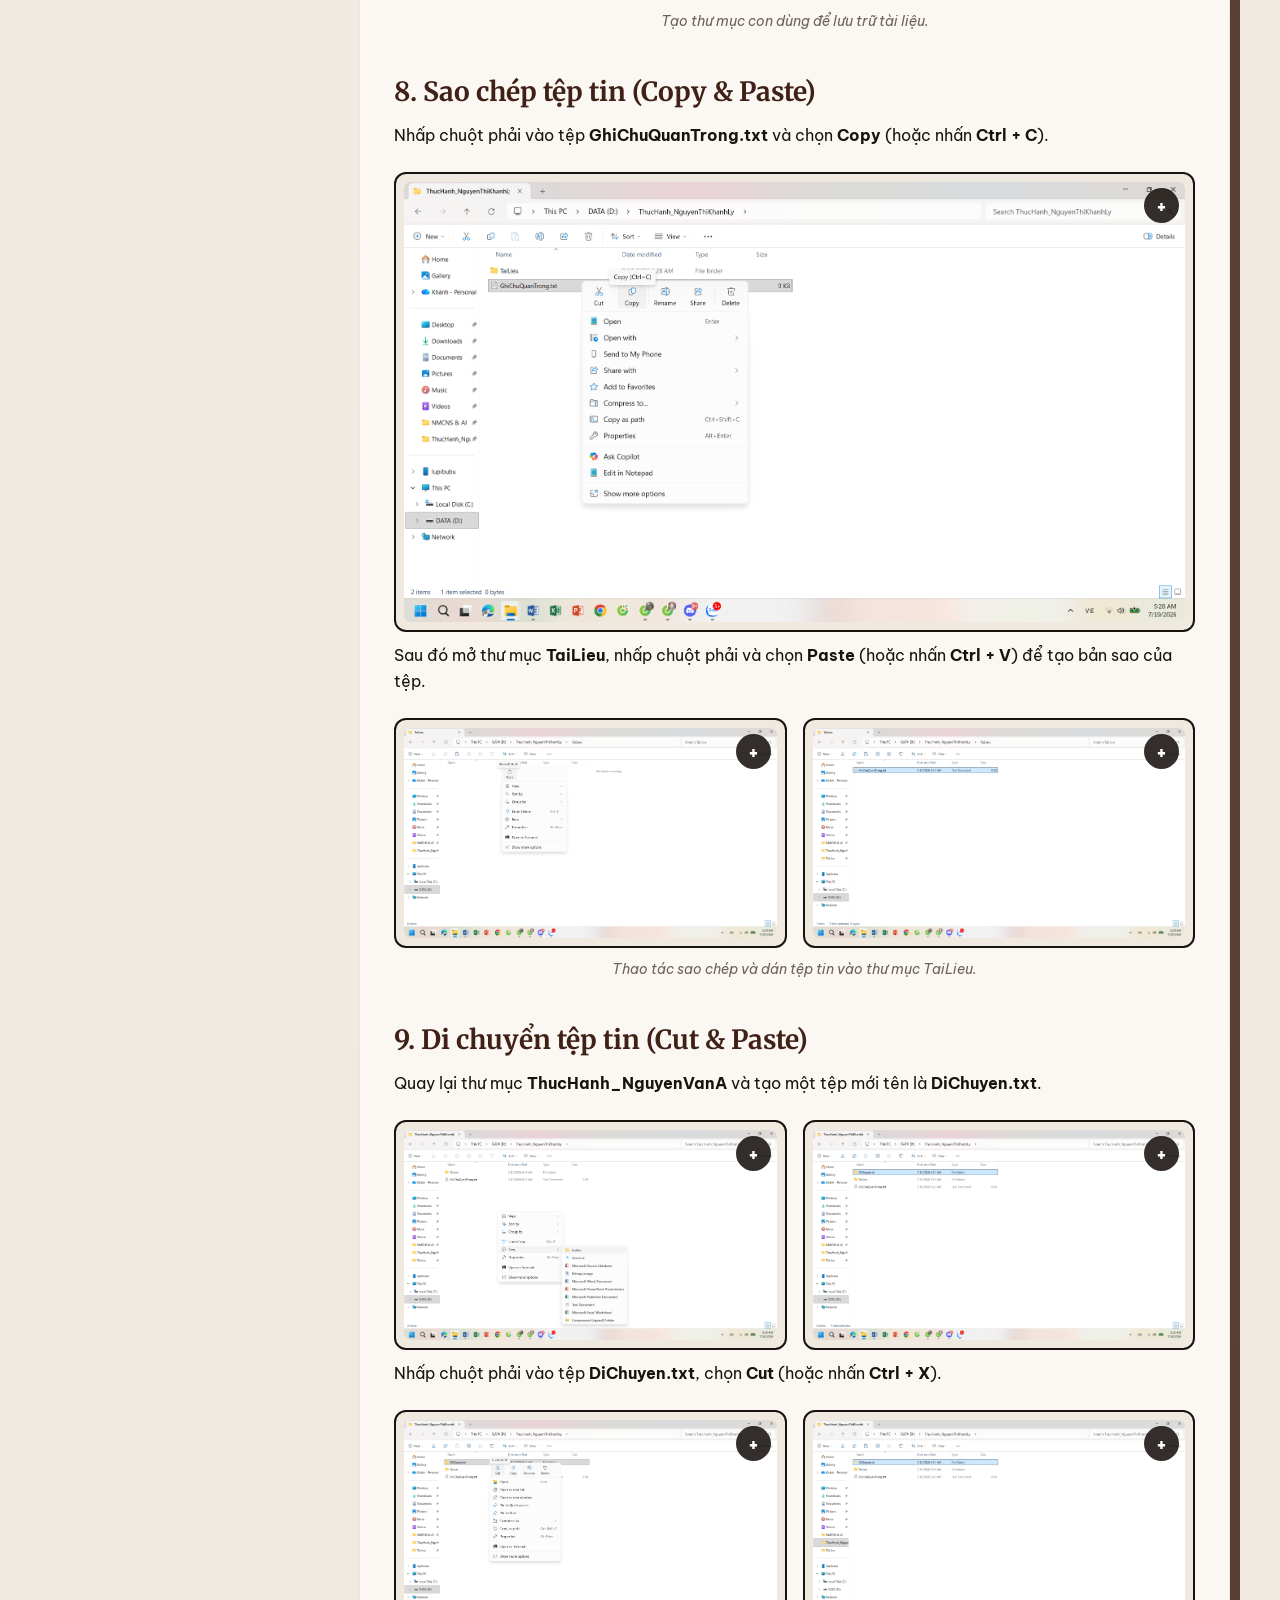
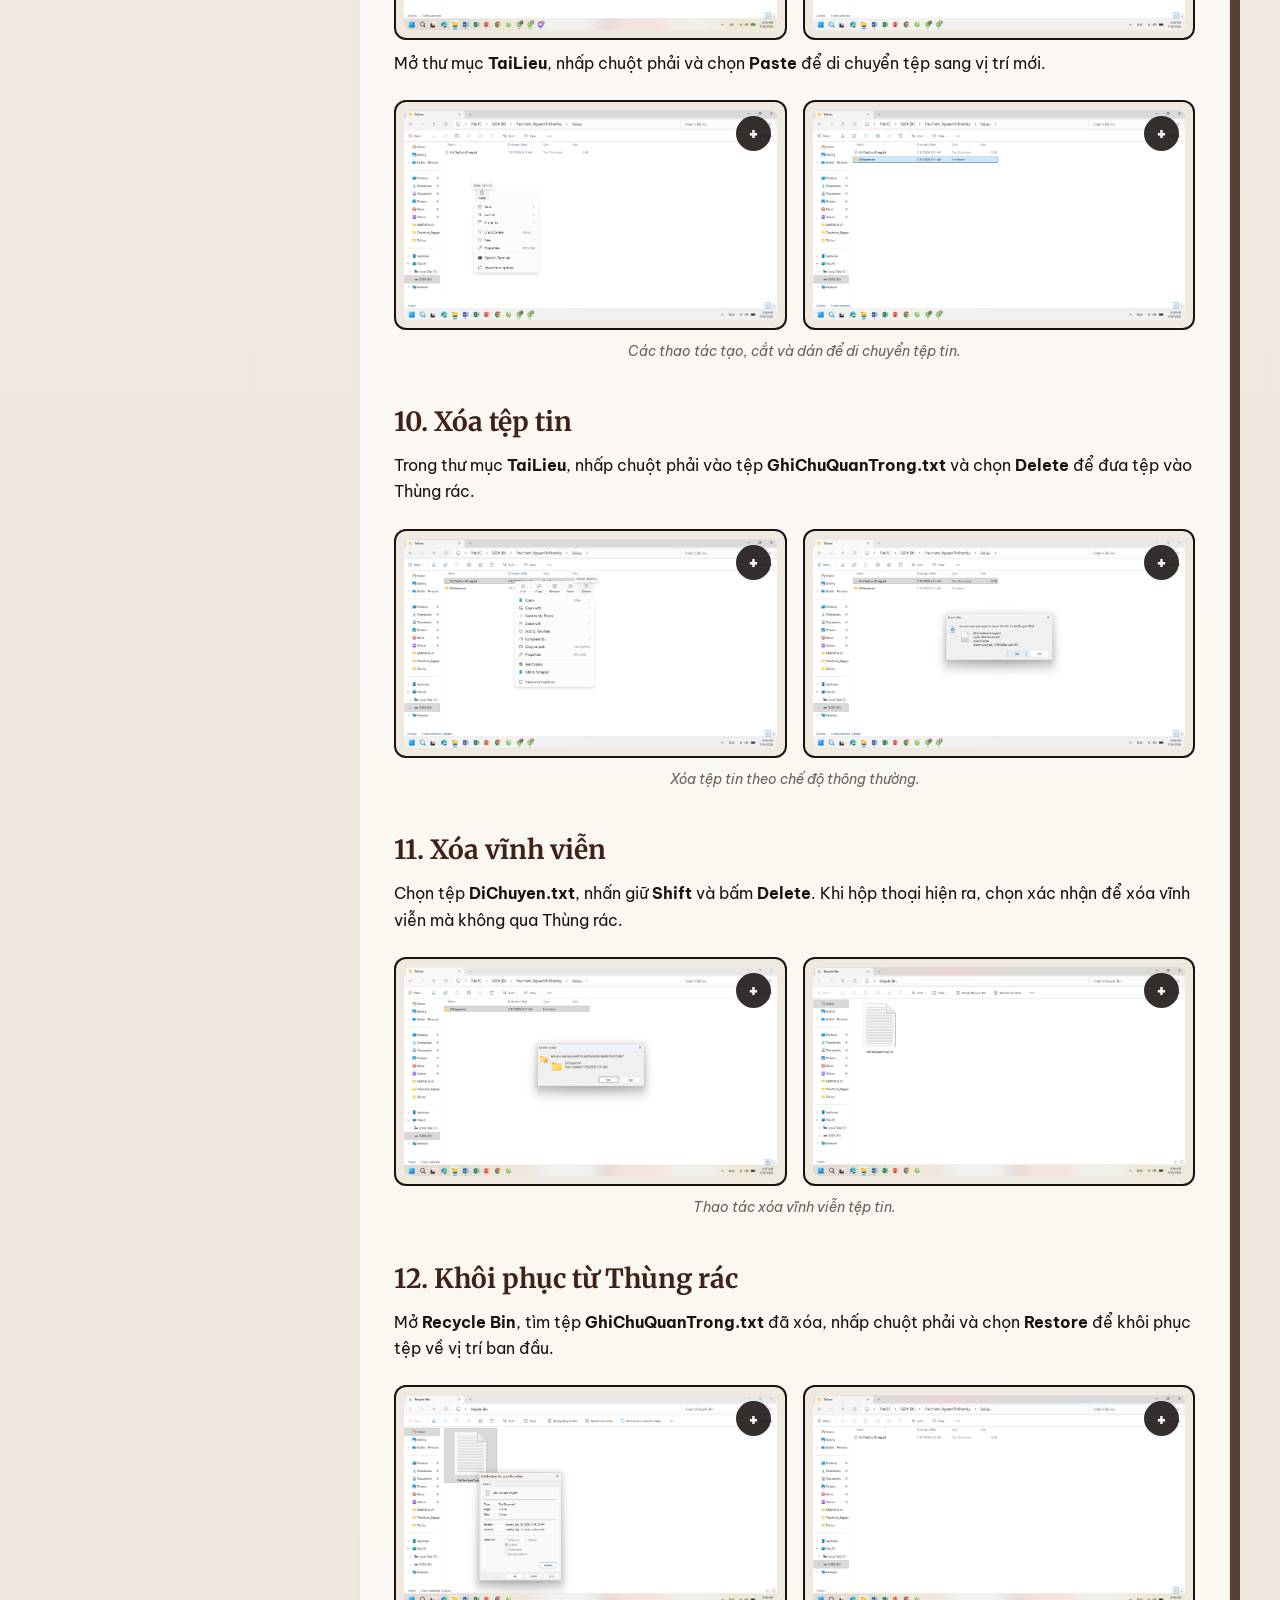
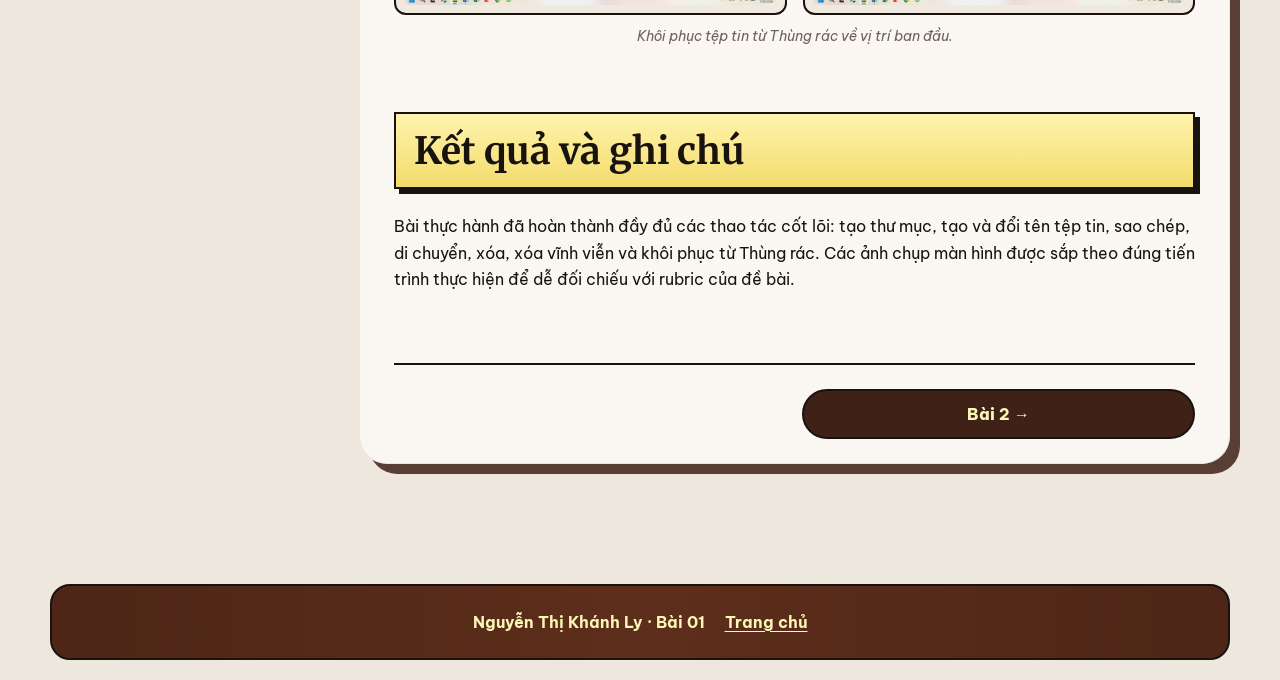
==== commit 5394ae75: "Add decor obj" ====
--- a/bai-1.html
+++ b/bai-1.html
@@ -7,6 +7,8 @@
   <title>Bài 1 — Thao tác cơ bản với tệp tin và thư mục</title>
   <script>document.documentElement.classList.add('js')</script>
   <link rel="icon" href="assets/favicon.svg" type="image/svg+xml">
+  <link rel="preconnect" href="https://fonts.googleapis.com">
+  <link rel="preconnect" href="https://fonts.gstatic.com" crossorigin>
   <link rel="stylesheet" href="assets/styles.css">
 </head>
 <body class="assignment-page">
--- a/assets/styles.css
+++ b/assets/styles.css
@@ -1,3 +1,5 @@
+@import url("https://fonts.googleapis.com/css2?family=Be+Vietnam+Pro:wght@400;500;600;700;800&family=Merriweather:wght@700;900&display=swap");
+
 :root {
   --brown-950: #2b160f;
   --brown-900: #3f2117;
@@ -610,3 +612,489 @@
 .card-visual--creative i:nth-of-type(3) { right: 28%; bottom: 16%; }
 @media (max-width: 820px) { .about-gallery { justify-items: start; grid-template-columns: 1fr 1fr; } .about-photo--mirror { transform: rotate(-4deg); } }
 @media (max-width: 620px) { .profile-photo-card { width: min(92%, 290px); margin: 0 auto -10px; } .about-gallery { grid-template-columns: 1fr; } .about-photo--mirror, .about-photo--portrait { width: min(100%, 250px); transform: none; } }
+
+
+/* V2 layout adjustment based on feedback */
+.hero-facts { display: grid; grid-template-columns: 1fr 1fr; gap: 10px 22px; margin: 24px 0 0; padding: 0; list-style: none; max-width: 680px; }
+.hero-facts li { padding: 12px 14px; background: rgba(255,255,255,.62); border: 1.5px solid var(--ink); border-radius: 14px; font-size: .95rem; }
+.hero-facts strong { color: var(--brown-900); }
+.profile-stage { position: relative; min-height: 760px; display: block; padding: 0; }
+.profile-stage__bg { position: absolute; inset: 10px 0 0 8%; background: #5a2716; border-radius: 220px 220px 0 0; }
+.hero-photo { position: absolute; margin: 0; padding: 12px; background: var(--paper); border: 2px solid var(--ink); border-radius: 18px; box-shadow: 10px 10px 0 rgba(24,19,15,.16); z-index: 2; }
+.hero-photo img { width: 100%; display: block; object-fit: cover; border-radius: 12px; }
+.hero-photo--one { width: min(56%, 260px); top: 56px; right: 46px; transform: rotate(-4deg); }
+.hero-photo--one img { aspect-ratio: 4 / 5; }
+.hero-photo--one::before { content: ''; position: absolute; top: -13px; left: 50%; transform: translateX(-50%) rotate(-1deg); width: 86px; height: 22px; background: rgba(242,232,180,.88); border: 1px solid rgba(24,19,15,.24); }
+.hero-photo--one figcaption { margin-top: 10px; text-align: center; color: var(--muted); font-style: italic; font-size: .92rem; }
+.hero-photo--two { width: min(60%, 300px); right: 120px; bottom: 20px; transform: rotate(5deg); }
+.hero-photo--two img { aspect-ratio: 4 / 5; }
+.profile-glow, .profile-photo-card, .profile-card, .about-index, .about-gallery, .about-photo { display: none !important; }
+.about-paper { min-height: auto; grid-template-columns: minmax(260px, 360px) minmax(0, 1fr); gap: clamp(26px, 5vw, 56px); align-items: center; }
+.about-feature-photo { position: relative; z-index: 2; margin: 0; padding: 12px; background: var(--paper); border: 2px solid var(--ink); border-radius: 20px; box-shadow: 8px 8px 0 rgba(24,19,15,.16); transform: rotate(-3deg); }
+.about-feature-photo img { display: block; width: 100%; aspect-ratio: 4 / 5; object-fit: cover; border-radius: 12px; }
+@media (max-width: 1040px) {
+  .hero-facts { grid-template-columns: 1fr; max-width: 520px; }
+  .profile-stage { min-height: 640px; }
+  .hero-photo--two { right: 40px; }
+}
+@media (max-width: 820px) {
+  .profile-stage { min-height: 530px; margin-top: 22px; }
+  .profile-stage__bg { inset: 0 0 0 20%; border-radius: 180px 180px 0 0; }
+  .hero-photo--one { width: min(58%, 240px); top: 34px; right: 26px; }
+  .hero-photo--two { width: min(58%, 250px); right: 26px; bottom: 6px; }
+  .about-paper { grid-template-columns: 1fr; }
+  .about-feature-photo { width: min(100%, 280px); margin: 0 auto; transform: none; }
+}
+@media (max-width: 620px) {
+  .hero-facts { gap: 8px; }
+  .hero-facts li { font-size: .9rem; }
+  .profile-stage { min-height: 470px; }
+  .profile-stage__bg { inset: 0 0 0 18%; }
+  .hero-photo--one { width: min(64%, 210px); right: 10px; }
+  .hero-photo--two { width: min(62%, 210px); right: 56px; bottom: 8px; }
+}
+
+
+/* V3 refinement: one hero photo, aligned facts, smaller brown block, extra decor */
+.hero { align-items: start; }
+.hero-facts { display: grid; grid-template-columns: repeat(2, minmax(240px, 1fr)); gap: 14px 20px; margin: 28px 0 0; padding: 0; list-style: none; max-width: 700px; }
+.hero-facts li { min-height: 74px; display: flex; align-items: center; padding: 14px 18px; background: rgba(255,255,255,.66); border: 1.6px solid var(--ink); border-radius: 18px; box-shadow: 0 2px 0 rgba(24,19,15,.06); font-size: 1rem; line-height: 1.45; }
+.hero-facts strong { color: var(--brown-900); margin-right: 4px; }
+.profile-stage { position: relative; min-height: 650px; display: block; padding: 0; }
+.profile-stage__bg { position: absolute; top: 32px; right: 28px; bottom: 0; width: min(78%, 470px); background: radial-gradient(circle at 15% 14%, rgba(255,255,255,.12), transparent 24%), #5a2716; border-radius: 180px 180px 0 0; }
+.hero-photo { position: absolute; margin: 0; padding: 12px; background: var(--paper); border: 2px solid var(--ink); border-radius: 20px; box-shadow: 12px 12px 0 rgba(24,19,15,.14); z-index: 2; }
+.hero-photo img { width: 100%; display: block; object-fit: cover; border-radius: 12px; aspect-ratio: 4 / 5; }
+.hero-photo--main { width: min(68%, 300px); top: 78px; right: 82px; transform: rotate(-3deg); }
+.hero-photo--main::before { content: ''; position: absolute; top: -13px; left: 50%; transform: translateX(-50%) rotate(-2deg); width: 92px; height: 22px; background: rgba(242,232,180,.92); border: 1px solid rgba(24,19,15,.22); }
+.hero-photo--main figcaption { margin-top: 10px; text-align: center; color: var(--muted); font-style: italic; font-size: .92rem; }
+.hero-decor .spark, .hero-decor .ring { position: absolute; z-index: 1; }
+.hero-decor .spark { color: var(--butter); line-height: 1; }
+.spark--1 { top: 116px; right: 34px; font-size: 1rem; }
+.spark--2 { bottom: 138px; left: 56px; font-size: 1.55rem; color: var(--ink); }
+.spark--3 { bottom: 54px; right: 44px; font-size: 1.3rem; }
+.ring { border: 2px dashed rgba(246,234,195,.75); border-radius: 999px; }
+.ring--1 { top: 212px; left: 28px; width: 66px; height: 66px; }
+.ring--2 { bottom: 72px; right: 92px; width: 42px; height: 42px; border-style: solid; opacity: .55; }
+.profile-glow, .profile-photo-card, .profile-card, .about-index, .about-gallery, .about-photo, .hero-photo--one, .hero-photo--two { display: none !important; }
+.about-paper { min-height: auto; grid-template-columns: minmax(260px, 330px) minmax(0, 1fr); gap: clamp(24px, 5vw, 52px); align-items: center; }
+.about-feature-photo { position: relative; z-index: 2; margin: 0; padding: 12px; background: var(--paper); border: 2px solid var(--ink); border-radius: 20px; box-shadow: 8px 8px 0 rgba(24,19,15,.16); transform: rotate(-3deg); }
+.about-feature-photo::after { content: ''; position: absolute; bottom: -14px; right: 18px; width: 72px; height: 18px; background: rgba(242,232,180,.9); border: 1px solid rgba(24,19,15,.2); transform: rotate(7deg); }
+.about-feature-photo img { display: block; width: 100%; aspect-ratio: 4 / 5; object-fit: cover; border-radius: 12px; }
+@media (max-width: 1040px) {
+  .hero-facts { grid-template-columns: 1fr 1fr; max-width: 100%; }
+  .profile-stage { min-height: 560px; }
+  .profile-stage__bg { width: min(74%, 400px); right: 8px; }
+  .hero-photo--main { right: 40px; width: min(66%, 270px); }
+}
+@media (max-width: 820px) {
+  .hero-facts { grid-template-columns: 1fr; }
+  .profile-stage { min-height: 480px; margin-top: 18px; }
+  .profile-stage__bg { top: 18px; right: 0; width: min(72%, 320px); border-radius: 140px 140px 0 0; }
+  .hero-photo--main { top: 48px; right: 26px; width: min(62%, 235px); }
+  .ring--1 { left: 8px; }
+  .about-paper { grid-template-columns: 1fr; }
+  .about-feature-photo { width: min(100%, 280px); margin: 0 auto; transform: none; }
+}
+@media (max-width: 620px) {
+  .hero-facts li { min-height: 0; font-size: .95rem; }
+  .profile-stage { min-height: 420px; }
+  .profile-stage__bg { width: min(72%, 260px); }
+  .hero-photo--main { width: min(62%, 210px); right: 14px; }
+}
+
+
+/* V4 fixes: functional image zoom and properly aligned yellow oval */
+.hero::after {
+  width: 250px;
+  height: 118px;
+  left: 18px;
+  bottom: 52px;
+  border-radius: 55% 45% 52% 48% / 58% 46% 54% 42%;
+  transform: rotate(-7deg);
+  opacity: .92;
+}
+.media-button { touch-action: manipulation; }
+.media-button .media-zoom { pointer-events: none; }
+@media (max-width: 1040px) {
+  .hero::after { left: -18px; bottom: 38px; width: 230px; height: 108px; }
+}
+@media (max-width: 820px) {
+  .hero::after { left: -54px; bottom: 22px; width: 210px; height: 100px; opacity: .78; }
+}
+@media (max-width: 620px) {
+  .hero::after { left: -70px; bottom: 10px; width: 180px; height: 88px; opacity: .65; }
+}
+
+
+/* V5 cleanup: lighter hero decor, remove awkward yellow blob, safer Vietnamese font rendering */
+html { text-rendering: optimizeLegibility; -webkit-font-smoothing: antialiased; }
+
+.hero {
+  align-items: start;
+  gap: clamp(34px, 6vw, 78px);
+}
+.hero::before {
+  inset: 88px 3% auto auto;
+  width: min(34vw, 350px);
+  height: 420px;
+  background:
+    linear-gradient(150deg, rgba(255,255,255,.35), rgba(255,255,255,.04)),
+    linear-gradient(rgba(255,255,255,.04), rgba(255,255,255,.04)),
+    rgba(126, 69, 43, .18);
+  border: 2px dashed rgba(88, 50, 33, .38);
+  border-radius: 42px;
+  transform: rotate(-4deg);
+  box-shadow: none;
+}
+.hero::after {
+  display: none;
+}
+.hero-copy {
+  position: relative;
+  z-index: 2;
+}
+.hero-facts {
+  position: relative;
+  grid-template-columns: repeat(2, minmax(250px, 1fr));
+  gap: 14px 18px;
+  max-width: 720px;
+}
+.hero-facts::before {
+  content: none;
+}
+.hero-facts li {
+  background: rgba(255,255,255,.78);
+  backdrop-filter: blur(2px);
+}
+.profile-stage {
+  min-height: 580px;
+  width: min(100%, 420px);
+}
+.profile-stage__bg {
+  top: 132px;
+  right: 58px;
+  bottom: auto;
+  width: 220px;
+  height: 290px;
+  background:
+    radial-gradient(circle at 68% 18%, rgba(255,255,255,.12), transparent 22%),
+    rgba(105, 47, 25, .14);
+  border: 1.5px dashed rgba(88, 50, 33, .34);
+  border-radius: 32px;
+}
+.hero-photo--main {
+  width: min(74%, 320px);
+  top: 62px;
+  right: 32px;
+  transform: rotate(-3.5deg);
+  box-shadow: 10px 14px 0 rgba(24,19,15,.11);
+}
+.hero-photo--main figcaption {
+  font-size: .95rem;
+}
+.hero-decor .spark { color: #f0de8b; text-shadow: 0 1px 0 rgba(0,0,0,.1); }
+.spark--1 { top: 88px; right: 0; font-size: 1rem; }
+.spark--2 { bottom: 120px; left: 16px; font-size: 1.35rem; color: rgba(88, 50, 33, .92); }
+.spark--3 { bottom: 38px; right: 20px; font-size: 1rem; }
+.ring--1 {
+  top: 220px;
+  left: 4px;
+  width: 56px;
+  height: 56px;
+  border-color: rgba(132, 95, 78, .75);
+}
+.ring--2 {
+  bottom: 46px;
+  right: 58px;
+  width: 34px;
+  height: 34px;
+  border-color: rgba(132, 95, 78, .75);
+}
+
+.assignment-copy h3,
+.document-title,
+.document-content h2,
+.document-content h3 {
+  font-family: "Times New Roman", Georgia, serif;
+  font-kerning: normal;
+  letter-spacing: -0.015em;
+  word-spacing: 0;
+}
+.assignment-copy h3 {
+  font-size: clamp(1.34rem, 2vw, 1.86rem);
+  line-height: 1.14;
+  letter-spacing: 0;
+}
+.assignment-card {
+  min-height: 455px;
+}
+.assignment-copy > p {
+  font-size: .78rem;
+}
+.assignment-link {
+  margin-top: 16px;
+}
+
+@media (max-width: 1040px) {
+  .hero::before {
+    width: min(32vw, 280px);
+    height: 350px;
+    right: 0;
+  }
+  .profile-stage { min-height: 520px; width: min(100%, 360px); }
+  .hero-photo--main { width: min(72%, 280px); right: 18px; }
+  .profile-stage__bg { right: 30px; width: 190px; height: 250px; }
+}
+@media (max-width: 820px) {
+  .hero::before {
+    inset: auto 2% 24px auto;
+    width: min(56vw, 260px);
+    height: 290px;
+  }
+  .hero-facts {
+    grid-template-columns: 1fr;
+  }
+  .profile-stage {
+    width: min(100%, 320px);
+    min-height: 420px;
+    margin-top: 10px;
+  }
+  .profile-stage__bg {
+    top: 118px;
+    right: 18px;
+    width: 160px;
+    height: 210px;
+  }
+  .hero-photo--main {
+    top: 34px;
+    right: 12px;
+    width: min(74%, 220px);
+  }
+}
+@media (max-width: 620px) {
+  .hero::before { display: none; }
+  .profile-stage { min-height: 380px; width: min(100%, 280px); }
+  .profile-stage__bg {
+    top: 104px;
+    right: 28px;
+    width: 144px;
+    height: 180px;
+  }
+  .hero-photo--main { width: min(72%, 200px); }
+  .assignment-copy h3 { font-size: 1.42rem; line-height: 1.16; }
+}
+
+
+/* V6 polish: clearer backgrounds, comprehensive font fixes, more star decor */
+body {
+  background:
+    radial-gradient(circle at 14% 7%, rgba(243,212,93,.42), transparent 21rem),
+    radial-gradient(circle at 86% 16%, rgba(140,84,58,.18), transparent 24rem),
+    linear-gradient(180deg, #f3eee7 0%, #eee7de 100%);
+  font-family: "Be Vietnam Pro", "Segoe UI", Arial, Helvetica, sans-serif;
+}
+.brand-mark,
+.hero h1,
+.section-heading h2,
+.about-copy h2,
+.assignment-copy h3,
+.assignment-hero h1,
+.assignment-number span,
+.document-title,
+.document-content h2,
+.document-content h3,
+.card-visual--references span,
+.card-visual--prompt b,
+.card-visual--responsible span,
+.card-visual--creative span,
+.card-visual--research span,
+.missing-panel h1,
+.scaffold-intro > span,
+.scaffold-intro h2,
+.scaffold-section h2,
+.scaffold-image-slot span {
+  font-family: "Merriweather", "Times New Roman", serif !important;
+  font-variant-ligatures: none;
+  font-feature-settings: "liga" 0, "clig" 0;
+  -webkit-font-feature-settings: "liga" 0, "clig" 0;
+  word-break: normal;
+  overflow-wrap: normal;
+  hyphens: none;
+  text-wrap: balance;
+}
+.hero h1,
+.section-heading h2,
+.about-copy h2,
+.assignment-hero h1,
+.assignment-copy h3,
+.document-title,
+.document-content h2,
+.document-content h3 {
+  letter-spacing: 0 !important;
+}
+.hero h1 { font-size: clamp(4rem, 8.6vw, 7.6rem); line-height: .88; }
+.section-heading h2, .about-copy h2 { font-size: clamp(3rem, 6vw, 5.5rem); }
+.assignment-copy h3 {
+  font-size: clamp(1.34rem, 2vw, 1.82rem) !important;
+  line-height: 1.18 !important;
+  text-wrap: pretty;
+}
+.assignment-hero {
+  min-height: 410px;
+}
+.assignment-hero::before {
+  background:
+    radial-gradient(circle at 10% 20%, rgba(255,255,255,.35), transparent 18rem),
+    linear-gradient(180deg, #fff3a8 0%, #f3dd78 100%);
+}
+.assignment-hero::after {
+  content: "✦   ★   ✦";
+  position: absolute;
+  right: clamp(10px, 4vw, 26px);
+  top: 88px;
+  color: rgba(85, 46, 28, .55);
+  font-size: 1.05rem;
+  letter-spacing: 1.2rem;
+  pointer-events: none;
+}
+.assignments-section {
+  position: relative;
+  padding: 110px 20px 120px;
+  background: linear-gradient(180deg, rgba(255,246,199,.55) 0%, rgba(255,252,244,.18) 100%);
+  border: 2px solid rgba(32,25,19,.08);
+  border-radius: 34px;
+}
+.assignments-section::before,
+.assignments-section::after {
+  position: absolute;
+  pointer-events: none;
+  color: rgba(88, 50, 33, .28);
+  line-height: 1;
+}
+.assignments-section::before {
+  content: "★ ✦ ★ ✦ ★";
+  top: 24px;
+  right: 34px;
+  font-size: 1rem;
+  letter-spacing: .6rem;
+}
+.assignments-section::after {
+  content: "✦ ★ ✦ ★";
+  left: 30px;
+  bottom: 26px;
+  font-size: 1.1rem;
+  letter-spacing: .65rem;
+}
+.assignment-card {
+  box-shadow: 10px 10px 0 rgba(24,19,15,.95);
+}
+.card-visual--references,
+.card-visual--files,
+.card-visual--tools,
+.card-visual--prompt,
+.card-visual--creative,
+.card-visual--responsible {
+  position: relative;
+}
+.card-visual--references::after,
+.card-visual--prompt::after,
+.card-visual--creative::after,
+.card-visual--responsible::after {
+  content: "✦";
+  position: absolute;
+  right: 14px;
+  bottom: 10px;
+  font-size: 1rem;
+  color: rgba(255,255,255,.8);
+}
+.card-visual--references::after { color: rgba(88, 50, 33, .66); }
+.card-visual--prompt::after { color: rgba(252,246,183,.72); }
+.card-visual--creative::after,
+.card-visual--responsible::after { color: rgba(252,246,183,.72); }
+.hero::before {
+  inset: 88px 2% auto auto;
+  width: min(32vw, 320px);
+  height: 410px;
+  background:
+    radial-gradient(circle at 60% 22%, rgba(255,255,255,.22), transparent 24%),
+    linear-gradient(180deg, rgba(255,250,233,.55), rgba(255,250,233,.1)),
+    rgba(123, 64, 38, .14);
+  border: 1.5px dashed rgba(88, 50, 33, .28);
+  border-radius: 40px;
+}
+.profile-stage__bg {
+  top: 118px;
+  right: 54px;
+  width: 240px;
+  height: 300px;
+  background:
+    radial-gradient(circle at 66% 18%, rgba(255,255,255,.2), transparent 22%),
+    linear-gradient(180deg, rgba(255,244,205,.35), rgba(255,244,205,.1)),
+    rgba(115, 62, 38, .1);
+  border: 1.5px dashed rgba(88, 50, 33, .28);
+}
+.hero-facts li {
+  background: rgba(255,255,255,.86);
+  border-color: rgba(32,25,19,.82);
+}
+.about-paper {
+  background:
+    linear-gradient(180deg, rgba(255,253,248,.95), rgba(255,248,237,.95));
+  border: 2px solid rgba(32,25,19,.1);
+  border-radius: 34px;
+  padding: 38px;
+}
+.about-paper::before {
+  content: "★";
+  position: absolute;
+  left: 18px;
+  top: 18px;
+  color: rgba(232,189,50,.85);
+  font-size: 1.15rem;
+}
+.about-paper::after {
+  content: "✦ ✦ ★";
+  position: absolute;
+  right: 28px;
+  bottom: 18px;
+  color: rgba(88, 50, 33, .34);
+  letter-spacing: .45rem;
+}
+.toc-card::after {
+  content: "✦ ★";
+  display: block;
+  margin-top: 16px;
+  color: rgba(252,246,183,.9);
+  letter-spacing: .5rem;
+  text-align: center;
+}
+.document-content {
+  background: rgba(255,253,248,.72);
+  border: 1px solid rgba(32,25,19,.08);
+  border-radius: 28px;
+  padding: 34px 34px 24px;
+}
+.document-content h2 {
+  background: linear-gradient(180deg, #fff3ae 0%, #f3dc6c 100%);
+}
+.site-footer {
+  justify-content: center;
+  text-align: center;
+  font-family: "Be Vietnam Pro", "Segoe UI", Arial, Helvetica, sans-serif;
+  background: linear-gradient(90deg, #4d2617, #5d2e1b 50%, #4d2617);
+}
+.site-footer span,
+.site-footer a { flex: 0 1 auto; }
+.back-to-top { background: linear-gradient(180deg, #f8dc70, #e8bd32); }
+
+@media (max-width: 820px) {
+  .assignments-section { padding-inline: 14px; }
+  .hero::before { width: min(58vw, 240px); height: 280px; }
+  .profile-stage__bg { width: 168px; height: 210px; right: 18px; top: 108px; }
+  .document-content { padding: 24px 18px 18px; }
+}
+@media (max-width: 620px) {
+  .assignments-section::before { top: 16px; right: 18px; letter-spacing: .35rem; }
+  .assignments-section::after { left: 20px; bottom: 18px; letter-spacing: .4rem; }
+  .site-footer { padding: 16px; }
+}
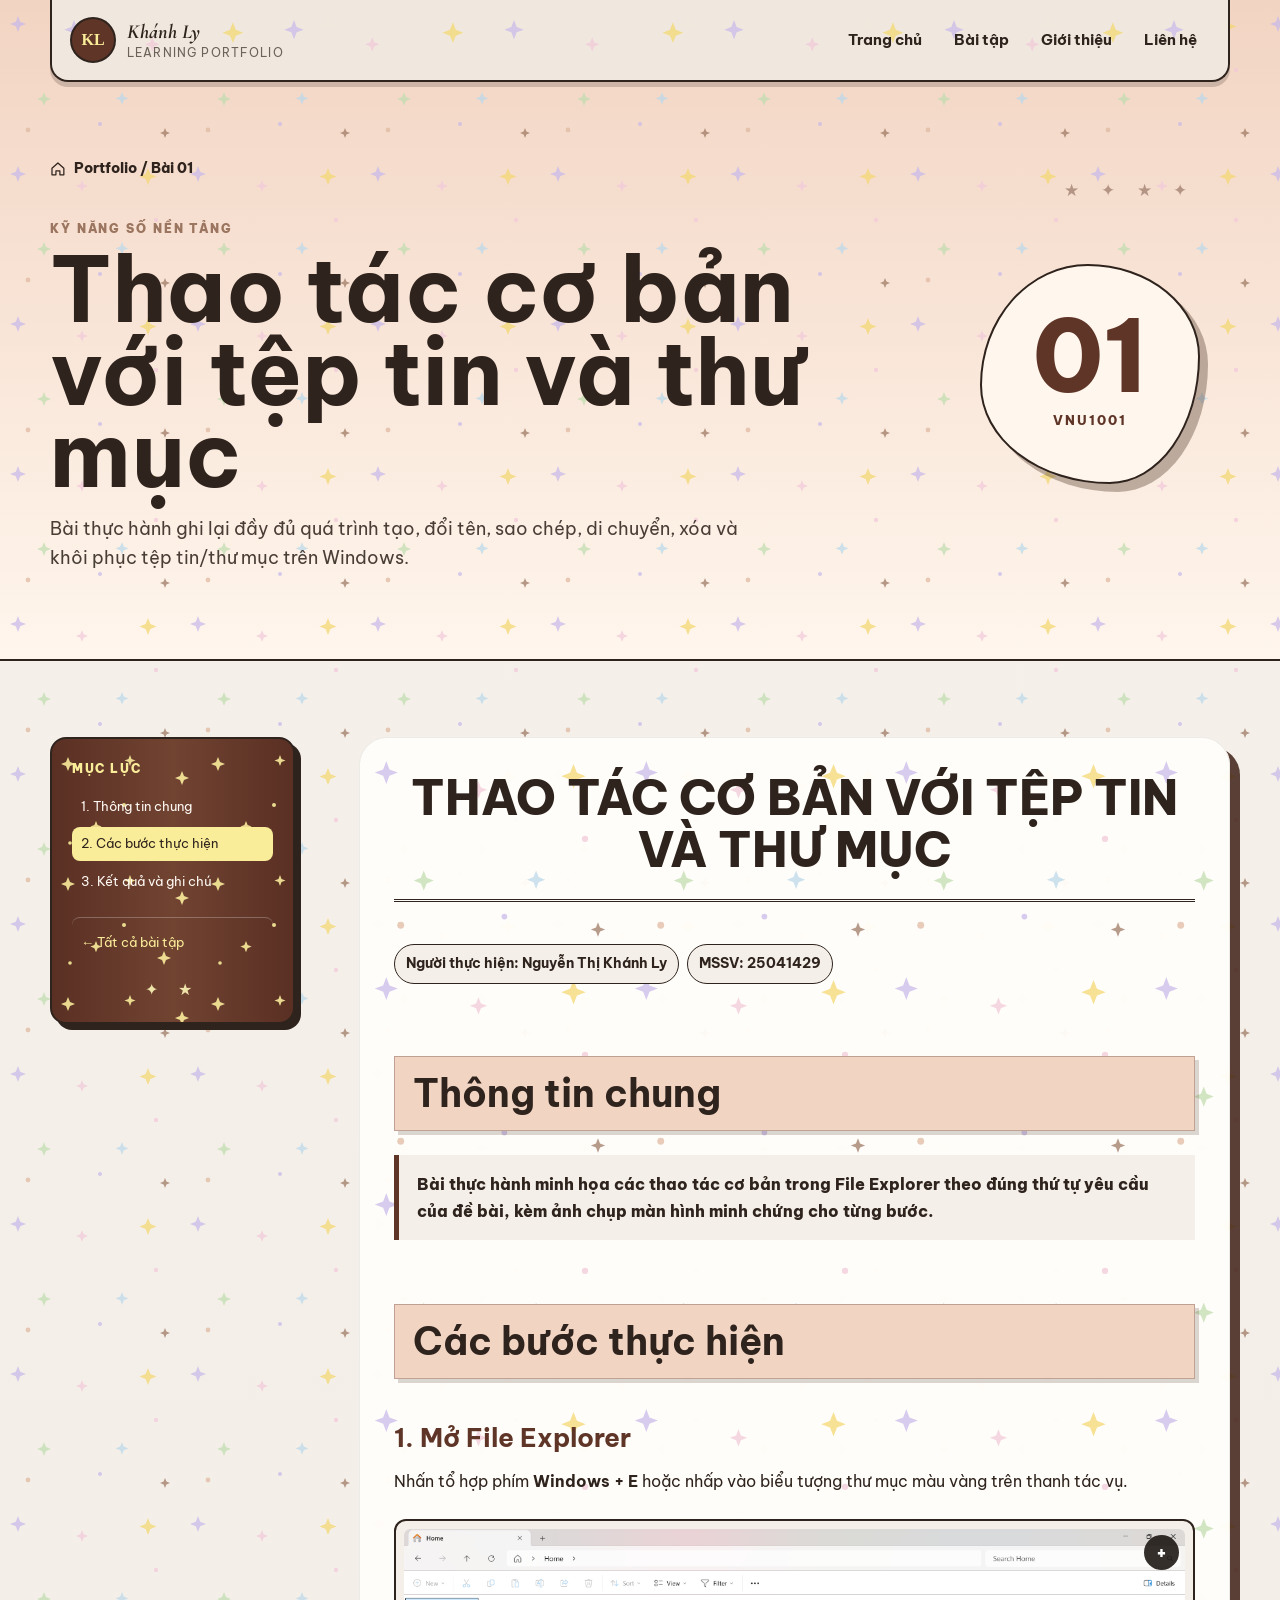
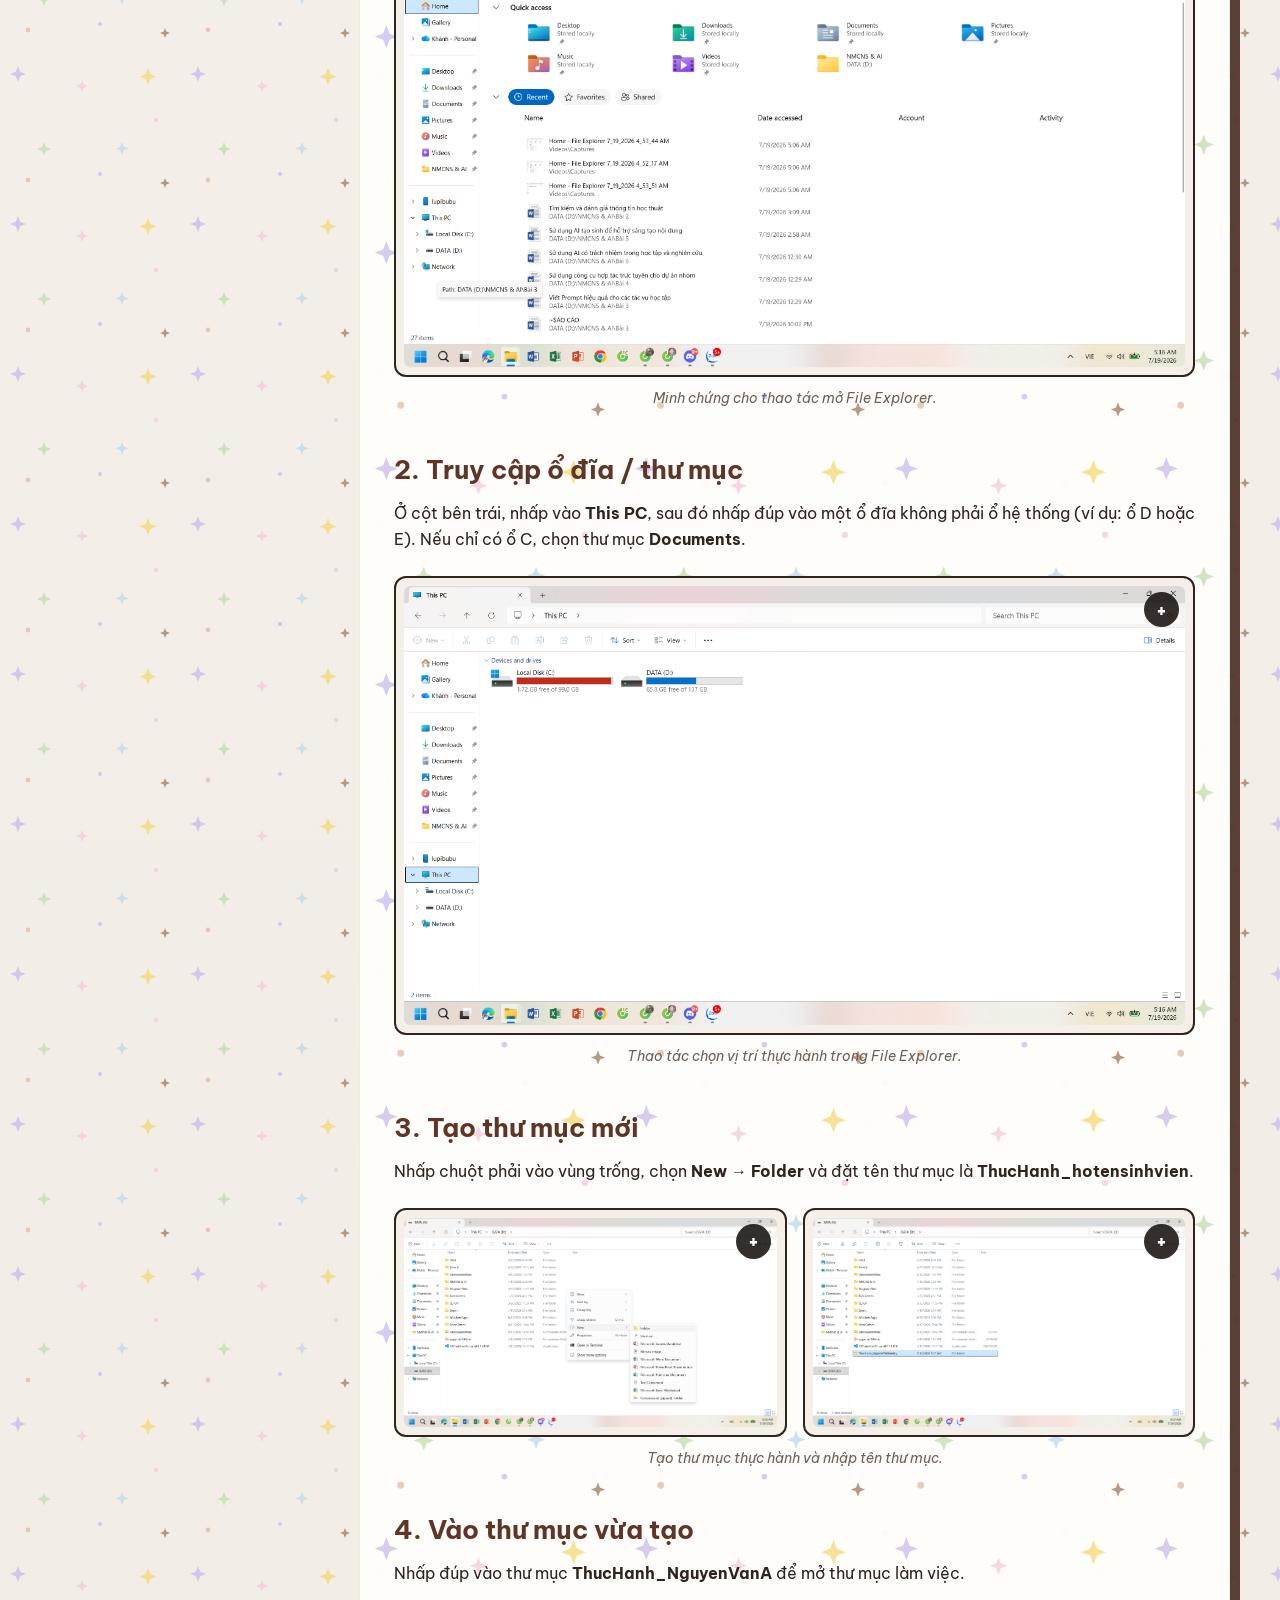
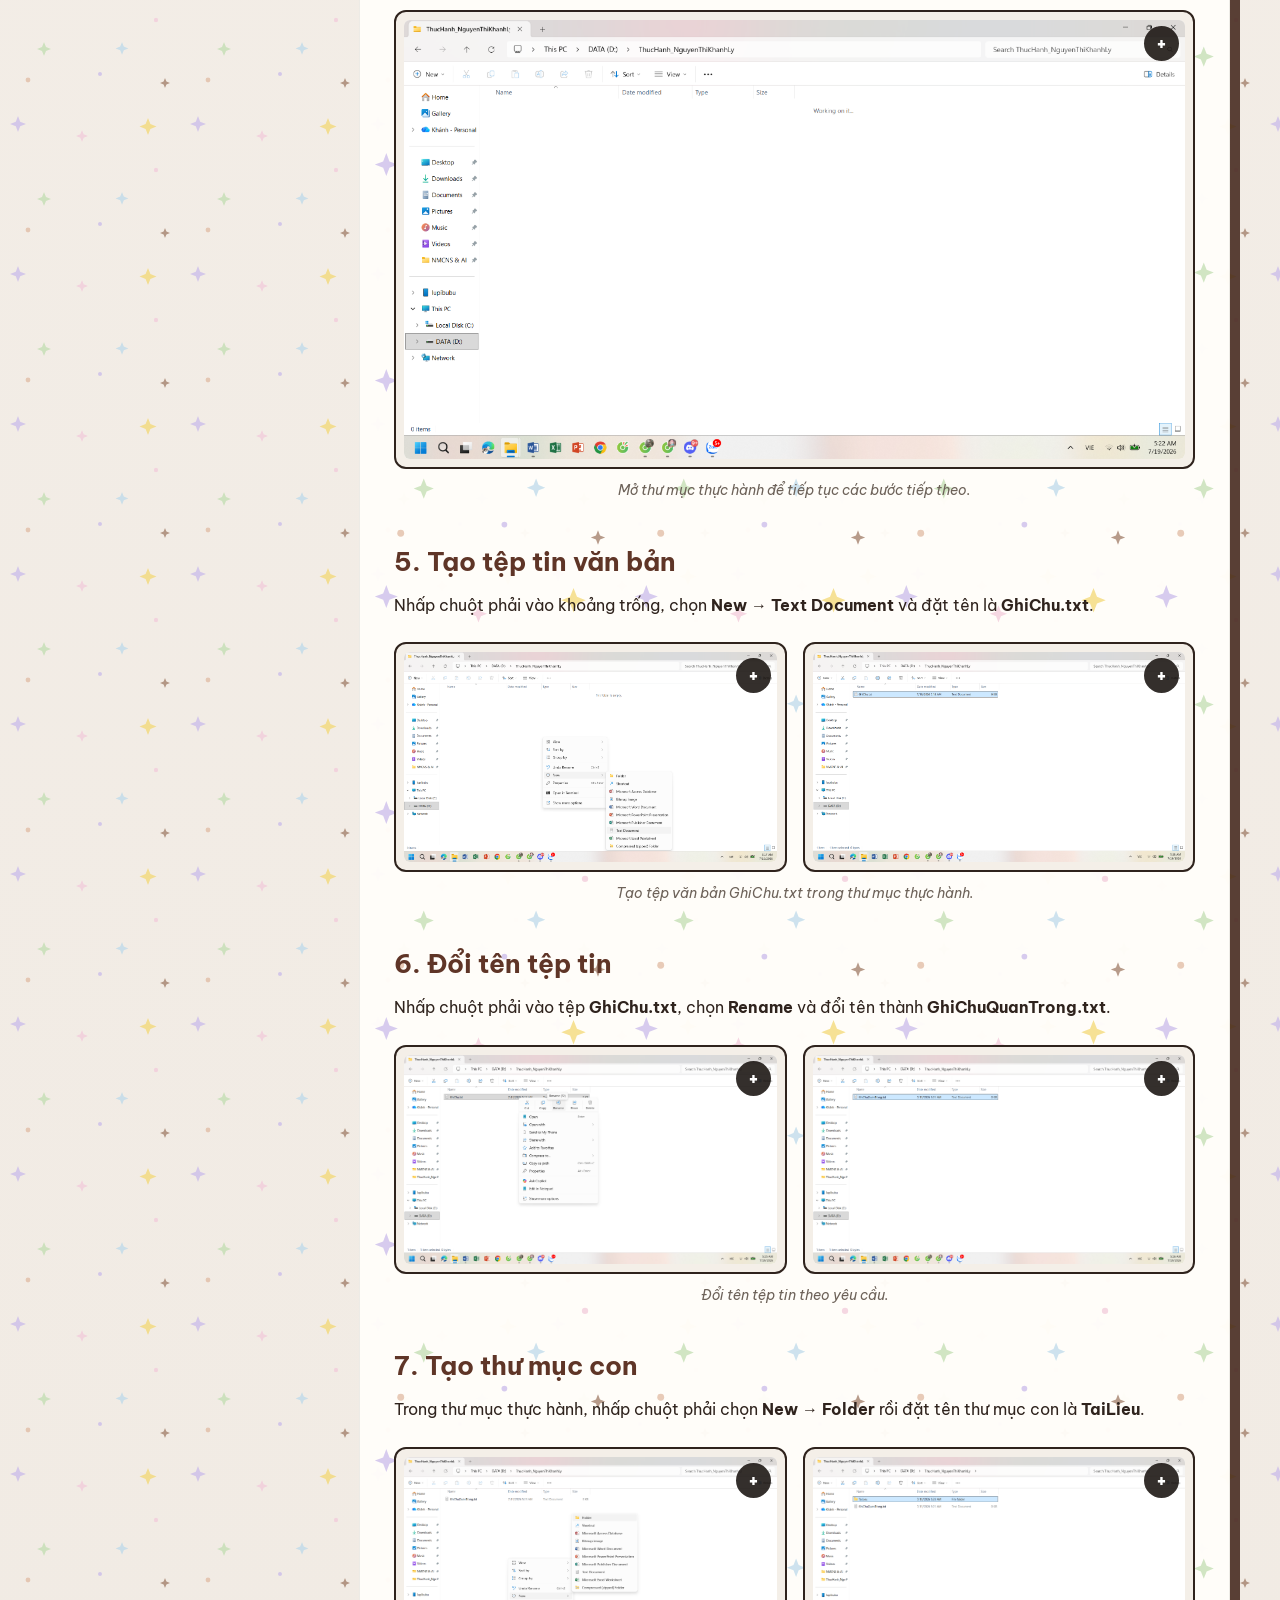
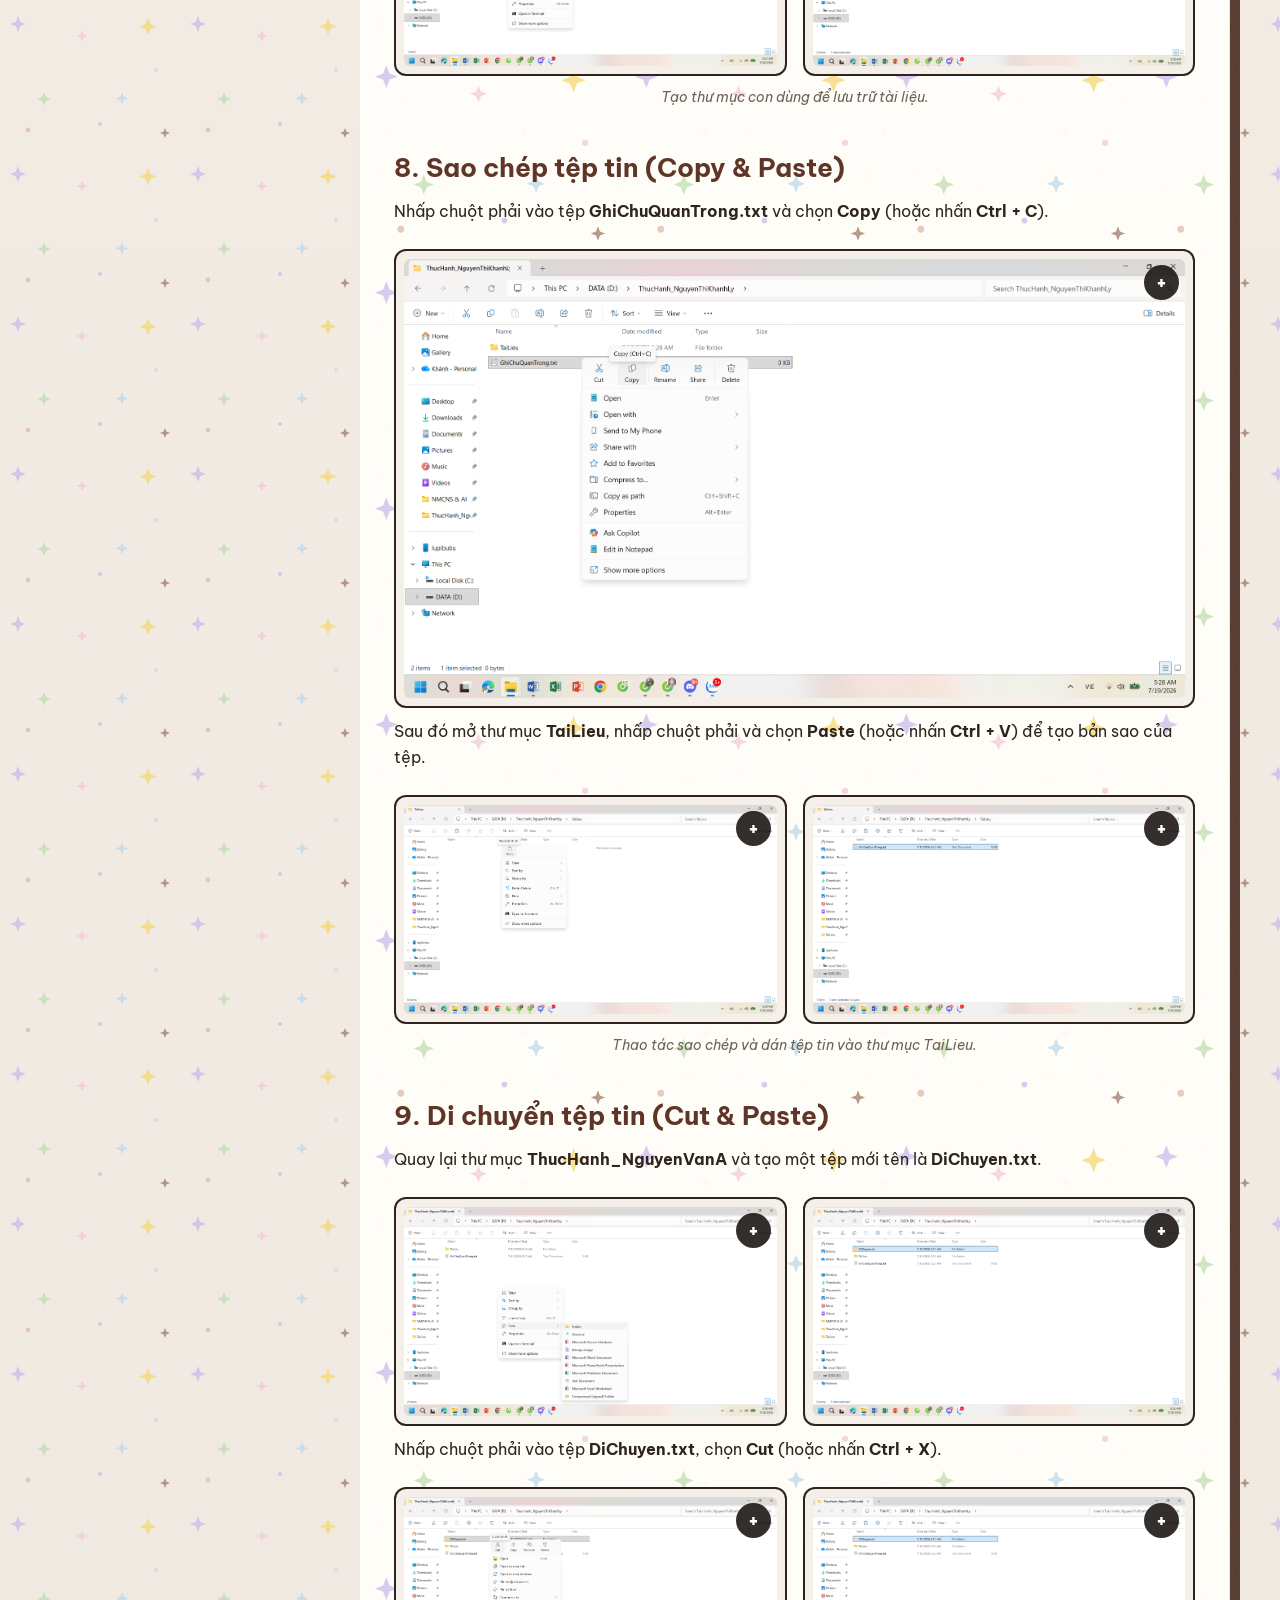
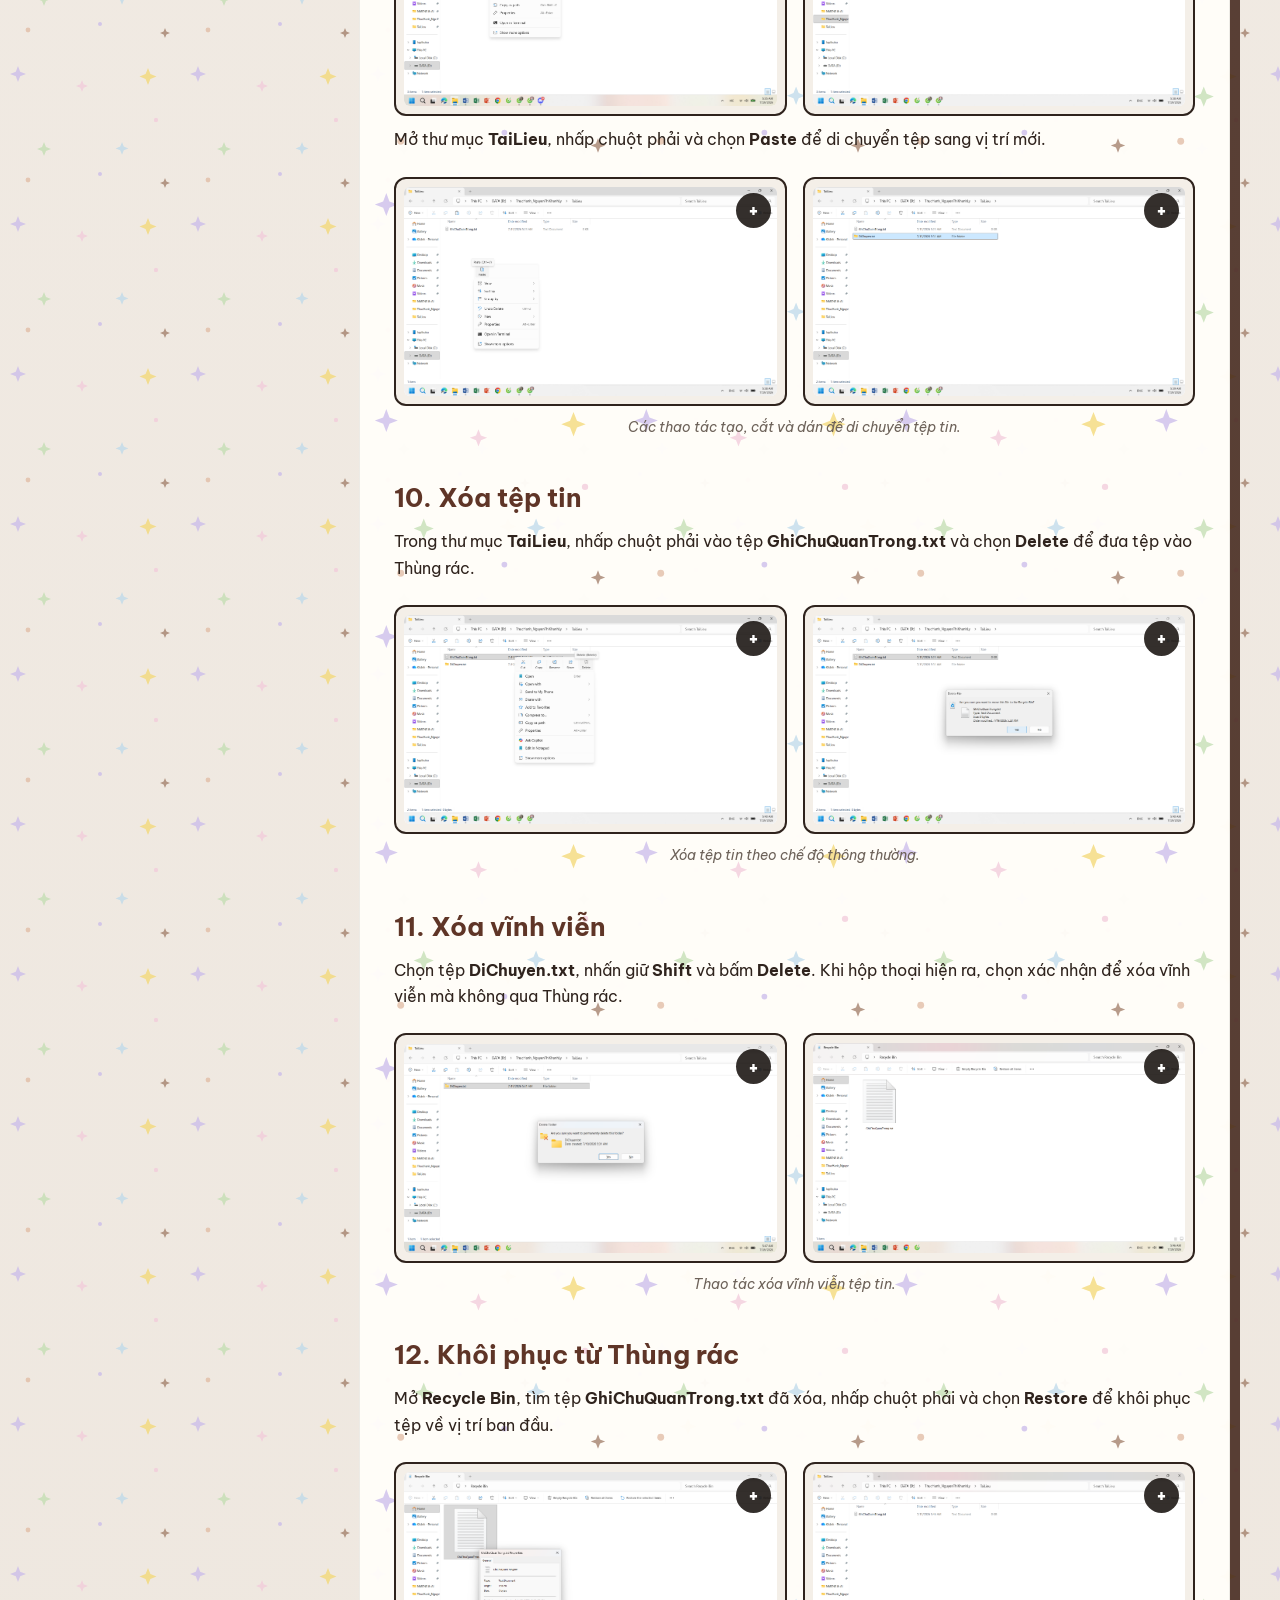
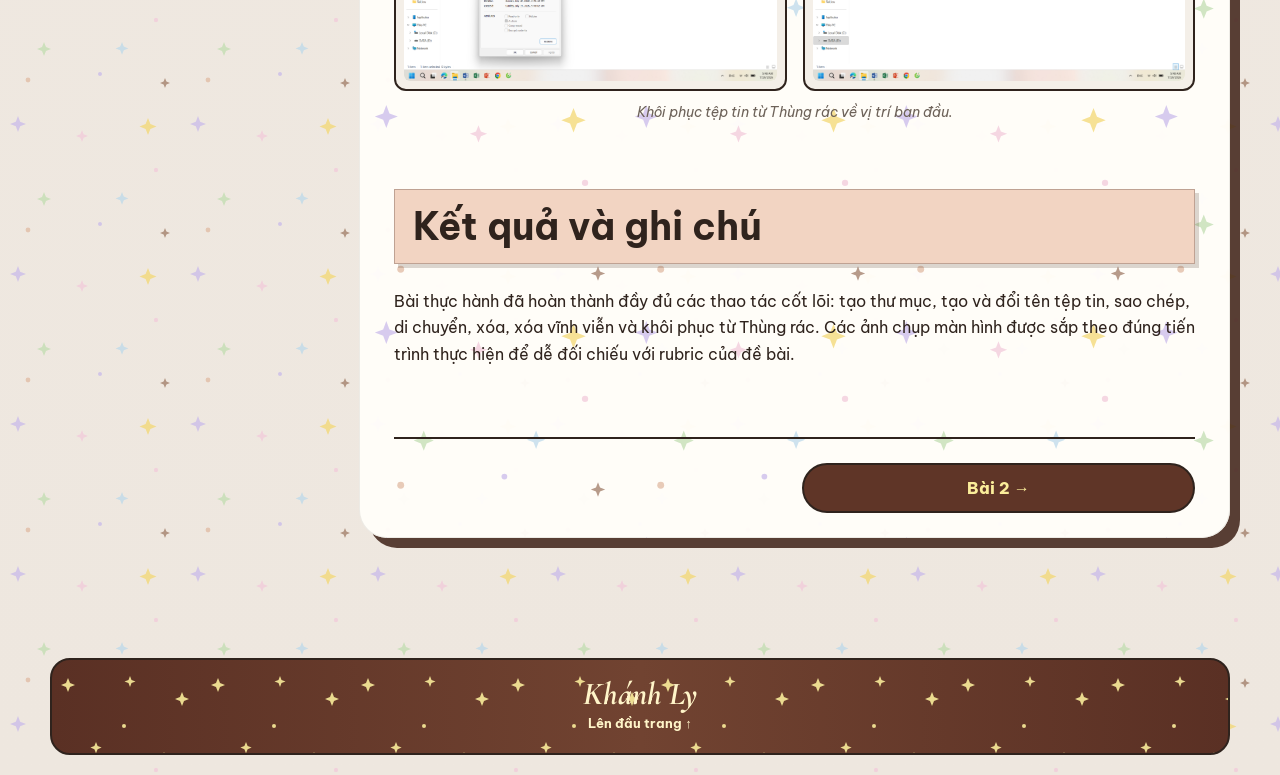
==== commit f176c12e: "fl feedback'" ====
--- a/bai-1.html
+++ b/bai-1.html
@@ -1,127 +1,115 @@
-<!doctype html>
+<!DOCTYPE html>
+
 <html lang="vi">
 <head>
-  <meta charset="utf-8">
-  <meta name="viewport" content="width=device-width, initial-scale=1">
-  <meta name="theme-color" content="#3f2117">
-  <title>Bài 1 — Thao tác cơ bản với tệp tin và thư mục</title>
-  <script>document.documentElement.classList.add('js')</script>
-  <link rel="icon" href="assets/favicon.svg" type="image/svg+xml">
-  <link rel="preconnect" href="https://fonts.googleapis.com">
-  <link rel="preconnect" href="https://fonts.gstatic.com" crossorigin>
-  <link rel="stylesheet" href="assets/styles.css">
+<meta charset="utf-8"/>
+<meta content="width=device-width, initial-scale=1" name="viewport"/>
+<meta content="#3f2117" name="theme-color"/>
+<title>Bài 1 — Thao tác cơ bản với tệp tin và thư mục</title>
+<script>document.documentElement.classList.add('js')</script>
+<link href="assets/favicon.svg" rel="icon" type="image/svg+xml"/>
+<link href="https://fonts.googleapis.com" rel="preconnect"/>
+<link crossorigin="" href="https://fonts.gstatic.com" rel="preconnect"/>
+<link href="assets/styles.css" rel="stylesheet"/>
 </head>
-<body class="assignment-page">
+<body class="assignment-page lesson-1">
 <a class="skip-link" href="#main-content">Bỏ qua điều hướng</a>
 <header class="site-header">
-  <a class="brand" href="index.html" aria-label="Về trang chủ">
-    <span class="brand-mark">KL</span>
-    <span class="brand-copy"><strong>Khánh Ly</strong><small>Learning portfolio</small></span>
-  </a>
-  <button class="nav-toggle" type="button" aria-expanded="false" aria-controls="main-nav" aria-label="Mở menu"><span></span><span></span><span></span></button>
-  <nav id="main-nav" class="main-nav" aria-label="Điều hướng chính">
-    <a href="index.html#home">Trang chủ</a><a href="index.html#assignments">Bài tập</a><a href="index.html#about">Giới thiệu</a><a href="mailto:4m.xzys3e@gmail.com">Liên hệ</a>
-  </nav>
+<a aria-label="Về trang chủ" class="brand" href="index.html">
+<span class="brand-mark">KL</span>
+<span class="brand-copy"><strong>Khánh Ly</strong><small>Learning portfolio</small></span>
+</a>
+<button aria-controls="main-nav" aria-expanded="false" aria-label="Mở menu" class="nav-toggle" type="button"><span></span><span></span><span></span></button>
+<nav aria-label="Điều hướng chính" class="main-nav" id="main-nav">
+<a href="index.html#home">Trang chủ</a><a href="index.html#assignments">Bài tập</a><a href="index.html#about">Giới thiệu</a><a href="mailto:4m.xzys3e@gmail.com">Liên hệ</a>
+</nav>
 </header>
-<main id="main-content" class="assignment-main">
-  <section class="assignment-hero section-shell">
-    <div class="assignment-hero__copy reveal">
-      <a class="breadcrumb" href="index.html#assignments"><svg viewBox="0 0 24 24" aria-hidden="true"><path d="m3 11 9-8 9 8v10h-6v-6H9v6H3z"/></svg> Portfolio / Bài 01</a>
-      <p class="eyebrow">Kỹ năng số nền tảng</p>
-      <h1>Thao tác cơ bản với tệp tin và thư mục</h1>
-      <p>Bài thực hành ghi lại đầy đủ quá trình tạo, đổi tên, sao chép, di chuyển, xóa và khôi phục tệp tin/thư mục trên Windows.</p>
-    </div>
-    <div class="assignment-number reveal" aria-hidden="true"><span>01</span><small>VNU1001</small></div>
-  </section>
-  <section class="article-shell section-shell">
-    <aside class="article-toc"><div class="toc-card"><p class="toc-title">Mục lục</p><ol><li><a href="#tong-quan">1. Thông tin chung</a></li><li><a href="#cac-buoc">2. Các bước thực hiện</a></li><li><a href="#tong-ket">3. Kết quả và ghi chú</a></li></ol><a class="toc-back" href="index.html#assignments">← Tất cả bài tập</a></div></aside>
-    <article class="document-content">
-      <h1 class="document-title">Thao tác cơ bản với tệp tin và thư mục</h1>
-      <p class="document-meta">Người thực hiện: Nguyễn Thị Khánh Ly</p><p class="document-meta">MSSV: 25041429</p>
-      <section id="tong-quan">
-        <h2>Thông tin chung</h2>
-        <p class="topic-line">Bài thực hành minh họa các thao tác cơ bản trong File Explorer theo đúng thứ tự yêu cầu của đề bài, kèm ảnh chụp màn hình minh chứng cho từng bước.</p>
-      </section>
-      <section id="cac-buoc">
-        <h2>Các bước thực hiện</h2>
-
-        <h3 id="step-1">1. Mở File Explorer</h3>
-        <p>Nhấn tổ hợp phím <strong>Windows + E</strong> hoặc nhấp vào biểu tượng thư mục màu vàng trên thanh tác vụ.</p>
-        <div class="media-grid media-grid--single"><button class="media-button" type="button"><img src="assets/images/bai-1-01.png" alt="Minh chứng bước 1 mở File Explorer"><span class="media-zoom">+</span></button></div>
-        <p class="figure-caption">Minh chứng cho thao tác mở File Explorer.</p>
-
-        <h3 id="step-2">2. Truy cập ổ đĩa / thư mục</h3>
-        <p>Ở cột bên trái, nhấp vào <strong>This PC</strong>, sau đó nhấp đúp vào một ổ đĩa không phải ổ hệ thống (ví dụ: ổ D hoặc E). Nếu chỉ có ổ C, chọn thư mục <strong>Documents</strong>.</p>
-        <div class="media-grid media-grid--single"><button class="media-button" type="button"><img src="assets/images/bai-1-02.png" alt="Minh chứng bước 2 truy cập ổ đĩa hoặc thư mục"><span class="media-zoom">+</span></button></div>
-        <p class="figure-caption">Thao tác chọn vị trí thực hành trong File Explorer.</p>
-
-        <h3 id="step-3">3. Tạo thư mục mới</h3>
-        <p>Nhấp chuột phải vào vùng trống, chọn <strong>New → Folder</strong> và đặt tên thư mục là <strong>ThucHanh_hotensinhvien</strong>.</p>
-        <div class="media-grid"><button class="media-button" type="button"><img src="assets/images/bai-1-03.png" alt="Tạo thư mục mới từ menu chuột phải"><span class="media-zoom">+</span></button><button class="media-button" type="button"><img src="assets/images/bai-1-04.png" alt="Đặt tên cho thư mục thực hành"><span class="media-zoom">+</span></button></div>
-        <p class="figure-caption">Tạo thư mục thực hành và nhập tên thư mục.</p>
-
-        <h3 id="step-4">4. Vào thư mục vừa tạo</h3>
-        <p>Nhấp đúp vào thư mục <strong>ThucHanh_NguyenVanA</strong> để mở thư mục làm việc.</p>
-        <div class="media-grid media-grid--single"><button class="media-button" type="button"><img src="assets/images/bai-1-05.png" alt="Mở thư mục vừa tạo"><span class="media-zoom">+</span></button></div>
-        <p class="figure-caption">Mở thư mục thực hành để tiếp tục các bước tiếp theo.</p>
-
-        <h3 id="step-5">5. Tạo tệp tin văn bản</h3>
-        <p>Nhấp chuột phải vào khoảng trống, chọn <strong>New → Text Document</strong> và đặt tên là <strong>GhiChu.txt</strong>.</p>
-        <div class="media-grid"><button class="media-button" type="button"><img src="assets/images/bai-1-06.png" alt="Tạo tệp tin văn bản mới"><span class="media-zoom">+</span></button><button class="media-button" type="button"><img src="assets/images/bai-1-07.png" alt="Tệp GhiChu.txt sau khi được tạo"><span class="media-zoom">+</span></button></div>
-        <p class="figure-caption">Tạo tệp văn bản GhiChu.txt trong thư mục thực hành.</p>
-
-        <h3 id="step-6">6. Đổi tên tệp tin</h3>
-        <p>Nhấp chuột phải vào tệp <strong>GhiChu.txt</strong>, chọn <strong>Rename</strong> và đổi tên thành <strong>GhiChuQuanTrong.txt</strong>.</p>
-        <div class="media-grid"><button class="media-button" type="button"><img src="assets/images/bai-1-08.png" alt="Mở menu đổi tên tệp"><span class="media-zoom">+</span></button><button class="media-button" type="button"><img src="assets/images/bai-1-09.png" alt="Tệp sau khi đổi tên thành GhiChuQuanTrong.txt"><span class="media-zoom">+</span></button></div>
-        <p class="figure-caption">Đổi tên tệp tin theo yêu cầu.</p>
-
-        <h3 id="step-7">7. Tạo thư mục con</h3>
-        <p>Trong thư mục thực hành, nhấp chuột phải chọn <strong>New → Folder</strong> rồi đặt tên thư mục con là <strong>TaiLieu</strong>.</p>
-        <div class="media-grid"><button class="media-button" type="button"><img src="assets/images/bai-1-10.png" alt="Tạo thư mục con TaiLieu"><span class="media-zoom">+</span></button><button class="media-button" type="button"><img src="assets/images/bai-1-11.png" alt="Thư mục con TaiLieu đã được tạo"><span class="media-zoom">+</span></button></div>
-        <p class="figure-caption">Tạo thư mục con dùng để lưu trữ tài liệu.</p>
-
-        <h3 id="step-8">8. Sao chép tệp tin (Copy &amp; Paste)</h3>
-        <p>Nhấp chuột phải vào tệp <strong>GhiChuQuanTrong.txt</strong> và chọn <strong>Copy</strong> (hoặc nhấn <strong>Ctrl + C</strong>).</p>
-        <div class="media-grid media-grid--single"><button class="media-button" type="button"><img src="assets/images/bai-1-12.png" alt="Sao chép tệp GhiChuQuanTrong"><span class="media-zoom">+</span></button></div>
-        <p>Sau đó mở thư mục <strong>TaiLieu</strong>, nhấp chuột phải và chọn <strong>Paste</strong> (hoặc nhấn <strong>Ctrl + V</strong>) để tạo bản sao của tệp.</p>
-        <div class="media-grid"><button class="media-button" type="button"><img src="assets/images/bai-1-13.png" alt="Dán tệp vào thư mục TaiLieu"><span class="media-zoom">+</span></button><button class="media-button" type="button"><img src="assets/images/bai-1-14.png" alt="Bản sao tệp xuất hiện trong thư mục TaiLieu"><span class="media-zoom">+</span></button></div>
-        <p class="figure-caption">Thao tác sao chép và dán tệp tin vào thư mục TaiLieu.</p>
-
-        <h3 id="step-9">9. Di chuyển tệp tin (Cut &amp; Paste)</h3>
-        <p>Quay lại thư mục <strong>ThucHanh_NguyenVanA</strong> và tạo một tệp mới tên là <strong>DiChuyen.txt</strong>.</p>
-        <div class="media-grid"><button class="media-button" type="button"><img src="assets/images/bai-1-15.png" alt="Tạo tệp DiChuyen.txt"><span class="media-zoom">+</span></button><button class="media-button" type="button"><img src="assets/images/bai-1-16.png" alt="Tệp DiChuyen.txt đã được tạo"><span class="media-zoom">+</span></button></div>
-        <p>Nhấp chuột phải vào tệp <strong>DiChuyen.txt</strong>, chọn <strong>Cut</strong> (hoặc nhấn <strong>Ctrl + X</strong>).</p>
-        <div class="media-grid"><button class="media-button" type="button"><img src="assets/images/bai-1-17.png" alt="Cắt tệp DiChuyen.txt"><span class="media-zoom">+</span></button><button class="media-button" type="button"><img src="assets/images/bai-1-18.png" alt="Tệp DiChuyen.txt ở trạng thái cắt"><span class="media-zoom">+</span></button></div>
-        <p>Mở thư mục <strong>TaiLieu</strong>, nhấp chuột phải và chọn <strong>Paste</strong> để di chuyển tệp sang vị trí mới.</p>
-        <div class="media-grid"><button class="media-button" type="button"><img src="assets/images/bai-1-19.png" alt="Dán tệp DiChuyen.txt vào thư mục TaiLieu"><span class="media-zoom">+</span></button><button class="media-button" type="button"><img src="assets/images/bai-1-20.png" alt="Tệp DiChuyen.txt đã được di chuyển vào TaiLieu"><span class="media-zoom">+</span></button></div>
-        <p class="figure-caption">Các thao tác tạo, cắt và dán để di chuyển tệp tin.</p>
-
-        <h3 id="step-10">10. Xóa tệp tin</h3>
-        <p>Trong thư mục <strong>TaiLieu</strong>, nhấp chuột phải vào tệp <strong>GhiChuQuanTrong.txt</strong> và chọn <strong>Delete</strong> để đưa tệp vào Thùng rác.</p>
-        <div class="media-grid"><button class="media-button" type="button"><img src="assets/images/bai-1-21.png" alt="Chọn xóa tệp GhiChuQuanTrong"><span class="media-zoom">+</span></button><button class="media-button" type="button"><img src="assets/images/bai-1-22.png" alt="Hộp thoại xác nhận xóa tệp"><span class="media-zoom">+</span></button></div>
-        <p class="figure-caption">Xóa tệp tin theo chế độ thông thường.</p>
-
-        <h3 id="step-11">11. Xóa vĩnh viễn</h3>
-        <p>Chọn tệp <strong>DiChuyen.txt</strong>, nhấn giữ <strong>Shift</strong> và bấm <strong>Delete</strong>. Khi hộp thoại hiện ra, chọn xác nhận để xóa vĩnh viễn mà không qua Thùng rác.</p>
-        <div class="media-grid"><button class="media-button" type="button"><img src="assets/images/bai-1-23.png" alt="Thực hiện thao tác Shift Delete"><span class="media-zoom">+</span></button><button class="media-button" type="button"><img src="assets/images/bai-1-24.png" alt="Hộp thoại xác nhận xóa vĩnh viễn"><span class="media-zoom">+</span></button></div>
-        <p class="figure-caption">Thao tác xóa vĩnh viễn tệp tin.</p>
-
-        <h3 id="step-12">12. Khôi phục từ Thùng rác</h3>
-        <p>Mở <strong>Recycle Bin</strong>, tìm tệp <strong>GhiChuQuanTrong.txt</strong> đã xóa, nhấp chuột phải và chọn <strong>Restore</strong> để khôi phục tệp về vị trí ban đầu.</p>
-        <div class="media-grid"><button class="media-button" type="button"><img src="assets/images/bai-1-25.png" alt="Khôi phục tệp từ Recycle Bin"><span class="media-zoom">+</span></button><button class="media-button" type="button"><img src="assets/images/bai-1-26.png" alt="Tệp sau khi được khôi phục"><span class="media-zoom">+</span></button></div>
-        <p class="figure-caption">Khôi phục tệp tin từ Thùng rác về vị trí ban đầu.</p>
-      </section>
-
-      <section id="tong-ket">
-        <h2>Kết quả và ghi chú</h2>
-        <p>Bài thực hành đã hoàn thành đầy đủ các thao tác cốt lõi: tạo thư mục, tạo và đổi tên tệp tin, sao chép, di chuyển, xóa, xóa vĩnh viễn và khôi phục từ Thùng rác. Các ảnh chụp màn hình được sắp theo đúng tiến trình thực hiện để dễ đối chiếu với rubric của đề bài.</p>
-      </section>
-      <div class="article-pager"><span></span><a href="bai-2.html">Bài 2 →</a></div>
-    </article>
-  </section>
+<main class="assignment-main" id="main-content">
+<section class="assignment-hero section-shell">
+<div class="assignment-hero__copy reveal">
+<a class="breadcrumb" href="index.html#assignments"><svg aria-hidden="true" viewbox="0 0 24 24"><path d="m3 11 9-8 9 8v10h-6v-6H9v6H3z"></path></svg> Portfolio / Bài 01</a>
+<p class="eyebrow">Kỹ năng số nền tảng</p>
+<h1>Thao tác cơ bản với tệp tin và thư mục</h1>
+<p>Bài thực hành ghi lại đầy đủ quá trình tạo, đổi tên, sao chép, di chuyển, xóa và khôi phục tệp tin/thư mục trên Windows.</p>
+</div>
+<div aria-hidden="true" class="assignment-number reveal"><span>01</span><small>VNU1001</small></div>
+</section>
+<section class="article-shell section-shell">
+<aside class="article-toc"><div class="toc-card"><p class="toc-title">Mục lục</p><ol><li><a href="#tong-quan">1. Thông tin chung</a></li><li><a href="#cac-buoc">2. Các bước thực hiện</a></li><li><a href="#tong-ket">3. Kết quả và ghi chú</a></li></ol><a class="toc-back" href="index.html#assignments">← Tất cả bài tập</a></div></aside>
+<article class="document-content">
+<h1 class="document-title">Thao tác cơ bản với tệp tin và thư mục</h1>
+<p class="document-meta">Người thực hiện: Nguyễn Thị Khánh Ly</p><p class="document-meta">MSSV: 25041429</p>
+<section id="tong-quan">
+<h2>Thông tin chung</h2>
+<p class="topic-line">Bài thực hành minh họa các thao tác cơ bản trong File Explorer theo đúng thứ tự yêu cầu của đề bài, kèm ảnh chụp màn hình minh chứng cho từng bước.</p>
+</section>
+<section id="cac-buoc">
+<h2>Các bước thực hiện</h2>
+<h3 id="step-1">1. Mở File Explorer</h3>
+<p>Nhấn tổ hợp phím <strong>Windows + E</strong> hoặc nhấp vào biểu tượng thư mục màu vàng trên thanh tác vụ.</p>
+<div class="media-grid media-grid--single"><button class="media-button" type="button"><img alt="Minh chứng bước 1 mở File Explorer" src="assets/images/bai-1-01.png"/><span class="media-zoom">+</span></button></div>
+<p class="figure-caption">Minh chứng cho thao tác mở File Explorer.</p>
+<h3 id="step-2">2. Truy cập ổ đĩa / thư mục</h3>
+<p>Ở cột bên trái, nhấp vào <strong>This PC</strong>, sau đó nhấp đúp vào một ổ đĩa không phải ổ hệ thống (ví dụ: ổ D hoặc E). Nếu chỉ có ổ C, chọn thư mục <strong>Documents</strong>.</p>
+<div class="media-grid media-grid--single"><button class="media-button" type="button"><img alt="Minh chứng bước 2 truy cập ổ đĩa hoặc thư mục" src="assets/images/bai-1-02.png"/><span class="media-zoom">+</span></button></div>
+<p class="figure-caption">Thao tác chọn vị trí thực hành trong File Explorer.</p>
+<h3 id="step-3">3. Tạo thư mục mới</h3>
+<p>Nhấp chuột phải vào vùng trống, chọn <strong>New → Folder</strong> và đặt tên thư mục là <strong>ThucHanh_hotensinhvien</strong>.</p>
+<div class="media-grid"><button class="media-button" type="button"><img alt="Tạo thư mục mới từ menu chuột phải" src="assets/images/bai-1-03.png"/><span class="media-zoom">+</span></button><button class="media-button" type="button"><img alt="Đặt tên cho thư mục thực hành" src="assets/images/bai-1-04.png"/><span class="media-zoom">+</span></button></div>
+<p class="figure-caption">Tạo thư mục thực hành và nhập tên thư mục.</p>
+<h3 id="step-4">4. Vào thư mục vừa tạo</h3>
+<p>Nhấp đúp vào thư mục <strong>ThucHanh_NguyenVanA</strong> để mở thư mục làm việc.</p>
+<div class="media-grid media-grid--single"><button class="media-button" type="button"><img alt="Mở thư mục vừa tạo" src="assets/images/bai-1-05.png"/><span class="media-zoom">+</span></button></div>
+<p class="figure-caption">Mở thư mục thực hành để tiếp tục các bước tiếp theo.</p>
+<h3 id="step-5">5. Tạo tệp tin văn bản</h3>
+<p>Nhấp chuột phải vào khoảng trống, chọn <strong>New → Text Document</strong> và đặt tên là <strong>GhiChu.txt</strong>.</p>
+<div class="media-grid"><button class="media-button" type="button"><img alt="Tạo tệp tin văn bản mới" src="assets/images/bai-1-06.png"/><span class="media-zoom">+</span></button><button class="media-button" type="button"><img alt="Tệp GhiChu.txt sau khi được tạo" src="assets/images/bai-1-07.png"/><span class="media-zoom">+</span></button></div>
+<p class="figure-caption">Tạo tệp văn bản GhiChu.txt trong thư mục thực hành.</p>
+<h3 id="step-6">6. Đổi tên tệp tin</h3>
+<p>Nhấp chuột phải vào tệp <strong>GhiChu.txt</strong>, chọn <strong>Rename</strong> và đổi tên thành <strong>GhiChuQuanTrong.txt</strong>.</p>
+<div class="media-grid"><button class="media-button" type="button"><img alt="Mở menu đổi tên tệp" src="assets/images/bai-1-08.png"/><span class="media-zoom">+</span></button><button class="media-button" type="button"><img alt="Tệp sau khi đổi tên thành GhiChuQuanTrong.txt" src="assets/images/bai-1-09.png"/><span class="media-zoom">+</span></button></div>
+<p class="figure-caption">Đổi tên tệp tin theo yêu cầu.</p>
+<h3 id="step-7">7. Tạo thư mục con</h3>
+<p>Trong thư mục thực hành, nhấp chuột phải chọn <strong>New → Folder</strong> rồi đặt tên thư mục con là <strong>TaiLieu</strong>.</p>
+<div class="media-grid"><button class="media-button" type="button"><img alt="Tạo thư mục con TaiLieu" src="assets/images/bai-1-10.png"/><span class="media-zoom">+</span></button><button class="media-button" type="button"><img alt="Thư mục con TaiLieu đã được tạo" src="assets/images/bai-1-11.png"/><span class="media-zoom">+</span></button></div>
+<p class="figure-caption">Tạo thư mục con dùng để lưu trữ tài liệu.</p>
+<h3 id="step-8">8. Sao chép tệp tin (Copy &amp; Paste)</h3>
+<p>Nhấp chuột phải vào tệp <strong>GhiChuQuanTrong.txt</strong> và chọn <strong>Copy</strong> (hoặc nhấn <strong>Ctrl + C</strong>).</p>
+<div class="media-grid media-grid--single"><button class="media-button" type="button"><img alt="Sao chép tệp GhiChuQuanTrong" src="assets/images/bai-1-12.png"/><span class="media-zoom">+</span></button></div>
+<p>Sau đó mở thư mục <strong>TaiLieu</strong>, nhấp chuột phải và chọn <strong>Paste</strong> (hoặc nhấn <strong>Ctrl + V</strong>) để tạo bản sao của tệp.</p>
+<div class="media-grid"><button class="media-button" type="button"><img alt="Dán tệp vào thư mục TaiLieu" src="assets/images/bai-1-13.png"/><span class="media-zoom">+</span></button><button class="media-button" type="button"><img alt="Bản sao tệp xuất hiện trong thư mục TaiLieu" src="assets/images/bai-1-14.png"/><span class="media-zoom">+</span></button></div>
+<p class="figure-caption">Thao tác sao chép và dán tệp tin vào thư mục TaiLieu.</p>
+<h3 id="step-9">9. Di chuyển tệp tin (Cut &amp; Paste)</h3>
+<p>Quay lại thư mục <strong>ThucHanh_NguyenVanA</strong> và tạo một tệp mới tên là <strong>DiChuyen.txt</strong>.</p>
+<div class="media-grid"><button class="media-button" type="button"><img alt="Tạo tệp DiChuyen.txt" src="assets/images/bai-1-15.png"/><span class="media-zoom">+</span></button><button class="media-button" type="button"><img alt="Tệp DiChuyen.txt đã được tạo" src="assets/images/bai-1-16.png"/><span class="media-zoom">+</span></button></div>
+<p>Nhấp chuột phải vào tệp <strong>DiChuyen.txt</strong>, chọn <strong>Cut</strong> (hoặc nhấn <strong>Ctrl + X</strong>).</p>
+<div class="media-grid"><button class="media-button" type="button"><img alt="Cắt tệp DiChuyen.txt" src="assets/images/bai-1-17.png"/><span class="media-zoom">+</span></button><button class="media-button" type="button"><img alt="Tệp DiChuyen.txt ở trạng thái cắt" src="assets/images/bai-1-18.png"/><span class="media-zoom">+</span></button></div>
+<p>Mở thư mục <strong>TaiLieu</strong>, nhấp chuột phải và chọn <strong>Paste</strong> để di chuyển tệp sang vị trí mới.</p>
+<div class="media-grid"><button class="media-button" type="button"><img alt="Dán tệp DiChuyen.txt vào thư mục TaiLieu" src="assets/images/bai-1-19.png"/><span class="media-zoom">+</span></button><button class="media-button" type="button"><img alt="Tệp DiChuyen.txt đã được di chuyển vào TaiLieu" src="assets/images/bai-1-20.png"/><span class="media-zoom">+</span></button></div>
+<p class="figure-caption">Các thao tác tạo, cắt và dán để di chuyển tệp tin.</p>
+<h3 id="step-10">10. Xóa tệp tin</h3>
+<p>Trong thư mục <strong>TaiLieu</strong>, nhấp chuột phải vào tệp <strong>GhiChuQuanTrong.txt</strong> và chọn <strong>Delete</strong> để đưa tệp vào Thùng rác.</p>
+<div class="media-grid"><button class="media-button" type="button"><img alt="Chọn xóa tệp GhiChuQuanTrong" src="assets/images/bai-1-21.png"/><span class="media-zoom">+</span></button><button class="media-button" type="button"><img alt="Hộp thoại xác nhận xóa tệp" src="assets/images/bai-1-22.png"/><span class="media-zoom">+</span></button></div>
+<p class="figure-caption">Xóa tệp tin theo chế độ thông thường.</p>
+<h3 id="step-11">11. Xóa vĩnh viễn</h3>
+<p>Chọn tệp <strong>DiChuyen.txt</strong>, nhấn giữ <strong>Shift</strong> và bấm <strong>Delete</strong>. Khi hộp thoại hiện ra, chọn xác nhận để xóa vĩnh viễn mà không qua Thùng rác.</p>
+<div class="media-grid"><button class="media-button" type="button"><img alt="Thực hiện thao tác Shift Delete" src="assets/images/bai-1-23.png"/><span class="media-zoom">+</span></button><button class="media-button" type="button"><img alt="Hộp thoại xác nhận xóa vĩnh viễn" src="assets/images/bai-1-24.png"/><span class="media-zoom">+</span></button></div>
+<p class="figure-caption">Thao tác xóa vĩnh viễn tệp tin.</p>
+<h3 id="step-12">12. Khôi phục từ Thùng rác</h3>
+<p>Mở <strong>Recycle Bin</strong>, tìm tệp <strong>GhiChuQuanTrong.txt</strong> đã xóa, nhấp chuột phải và chọn <strong>Restore</strong> để khôi phục tệp về vị trí ban đầu.</p>
+<div class="media-grid"><button class="media-button" type="button"><img alt="Khôi phục tệp từ Recycle Bin" src="assets/images/bai-1-25.png"/><span class="media-zoom">+</span></button><button class="media-button" type="button"><img alt="Tệp sau khi được khôi phục" src="assets/images/bai-1-26.png"/><span class="media-zoom">+</span></button></div>
+<p class="figure-caption">Khôi phục tệp tin từ Thùng rác về vị trí ban đầu.</p>
+</section>
+<section id="tong-ket">
+<h2>Kết quả và ghi chú</h2>
+<p>Bài thực hành đã hoàn thành đầy đủ các thao tác cốt lõi: tạo thư mục, tạo và đổi tên tệp tin, sao chép, di chuyển, xóa, xóa vĩnh viễn và khôi phục từ Thùng rác. Các ảnh chụp màn hình được sắp theo đúng tiến trình thực hiện để dễ đối chiếu với rubric của đề bài.</p>
+</section>
+<div class="article-pager"><span></span><a href="bai-2.html">Bài 2 →</a></div>
+</article>
+</section>
 </main>
-<div class="lightbox" role="dialog" aria-modal="true" aria-label="Xem ảnh minh chứng" hidden><button type="button" class="lightbox-close" aria-label="Đóng ảnh">×</button><img alt="Ảnh minh chứng phóng lớn"></div>
-<button class="back-to-top" type="button" aria-label="Lên đầu trang">↑</button>
-<footer class="site-footer"><span>Nguyễn Thị Khánh Ly · Bài 01</span><a href="index.html">Trang chủ</a></footer>
+<div aria-label="Xem ảnh minh chứng" aria-modal="true" class="lightbox" hidden="" role="dialog"><button aria-label="Đóng ảnh" class="lightbox-close" type="button">×</button><img alt="Ảnh minh chứng phóng lớn"/></div>
+<button aria-label="Lên đầu trang" class="back-to-top" type="button">↑</button>
+<footer class="site-footer"><span class="footer-signature">Khánh Ly</span><a href="#main-content">Lên đầu trang ↑</a></footer>
 <script src="assets/script.js"></script>
 </body></html>
--- a/assets/styles.css
+++ b/assets/styles.css
@@ -1,4 +1,4 @@
-@import url("https://fonts.googleapis.com/css2?family=Be+Vietnam+Pro:wght@400;500;600;700;800&family=Merriweather:wght@700;900&display=swap");
+@import url("https://fonts.googleapis.com/css2?family=Be+Vietnam+Pro:ital,wght@0,400;0,500;0,600;0,700;0,800;1,500;1,600&family=Cormorant+Garamond:ital,wght@0,600;0,700;1,600;1,700&display=swap");
 
 :root {
   --brown-950: #2b160f;
@@ -1098,3 +1098,341 @@
   .assignments-section::after { left: 20px; bottom: 18px; letter-spacing: .4rem; }
   .site-footer { padding: 16px; }
 }
+
+
+/* V7 final fixes based on feedback */
+body {
+  background:
+    radial-gradient(circle at 12% 8%, rgba(252,228,128,.28), transparent 18rem),
+    radial-gradient(circle at 85% 18%, rgba(151,101,76,.12), transparent 22rem),
+    linear-gradient(180deg, #f4efe9 0%, #efe9e2 100%);
+}
+.hero-stars { display: block; }
+.hero-stars span:nth-child(1) { left: 3%; top: 18%; }
+.hero-stars span:nth-child(2) { left: 9%; top: 58%; font-size: 1.15rem; }
+.hero-stars span:nth-child(3) { left: 35%; top: 8%; }
+.hero-stars span:nth-child(4) { left: 48%; top: 72%; font-size: 1.2rem; }
+.hero-stars span:nth-child(5) { left: 64%; top: 13%; }
+.hero-stars span:nth-child(6) { right: 19%; top: 24%; font-size: 1.18rem; }
+.hero-stars span:nth-child(7) { right: 8%; top: 10%; }
+.hero-stars span:nth-child(8) { right: 5%; bottom: 28%; font-size: 1.2rem; }
+.hero-stars span:nth-child(9) { left: 58%; bottom: 16%; }
+.hero h1 {
+  font-family: "Lora", "Times New Roman", serif !important;
+  font-size: clamp(3.7rem, 7.8vw, 6.7rem);
+  line-height: .92;
+  letter-spacing: 0 !important;
+}
+.hero h1 em { font-style: italic; }
+.hero-lead {
+  max-width: 640px;
+  font-size: 1.1rem;
+}
+.section-heading h2,
+.about-copy h2,
+.assignment-copy h3,
+.assignment-hero h1,
+.document-title,
+.document-content h2,
+.document-content h3,
+.brand-mark,
+.assignment-number span {
+  font-family: "Lora", "Times New Roman", serif !important;
+  letter-spacing: 0 !important;
+}
+.assignment-copy h3 {
+  font-size: clamp(1.3rem, 1.95vw, 1.76rem) !important;
+  line-height: 1.2 !important;
+  word-spacing: 0 !important;
+}
+.assignment-copy > p,
+.assignment-topline,
+.assignment-link,
+.hero-lead,
+.breadcrumb,
+.toc-card a,
+.document-content,
+.section-heading > p,
+.about-copy p,
+.site-footer,
+.mail-link,
+.hero-facts li {
+  font-family: "Be Vietnam Pro", "Segoe UI", Arial, Helvetica, sans-serif !important;
+}
+.assignments-section {
+  background: linear-gradient(180deg, #f1dfd2 0%, #f8efe6 100%);
+  border: 2px solid rgba(82, 53, 39, .14);
+  box-shadow: inset 0 1px 0 rgba(255,255,255,.8);
+}
+.assignments-section::before {
+  content: "★  ✦  ★  ✦  ★  ✦";
+  top: 24px;
+  right: 26px;
+  color: rgba(89, 53, 37, .36);
+  letter-spacing: .44rem;
+}
+.assignments-section::after {
+  content: "✦  ★  ✦  ★  ✦";
+  left: 30px;
+  bottom: 24px;
+  color: rgba(89, 53, 37, .32);
+  letter-spacing: .42rem;
+}
+.assignment-card--2,
+.assignment-card--5 { background: #f6efb0; }
+.assignment-card--3,
+.assignment-card--6 { background: #fbf5ee; }
+.assignment-card--4 { background: #e7c9b5; }
+.assignment-card--1 { background: #6a3d2d; }
+.assignment-card { box-shadow: 9px 9px 0 rgba(24,19,15,.98); }
+.assignment-card:hover, .assignment-card:focus-visible { box-shadow: 5px 5px 0 rgba(24,19,15,.98); }
+.assignment-hero::before {
+  background: linear-gradient(180deg, #f7e8d1 0%, #f1ddb5 100%);
+}
+.assignment-hero::after {
+  content: "★  ✦  ★  ✦";
+  right: clamp(14px, 3vw, 34px);
+  top: 94px;
+  color: rgba(96, 58, 38, .44);
+  letter-spacing: .55rem;
+}
+.document-content {
+  background: rgba(255,253,248,.88);
+}
+.document-title { line-height: 1.08; }
+.document-content h2 { letter-spacing: 0 !important; }
+.about-paper::before { content: "★  ✦  ★"; left: 18px; top: 18px; letter-spacing: .35rem; }
+.about-paper::after { content: "✦  ★  ✦  ★"; right: 22px; bottom: 18px; letter-spacing: .35rem; }
+.about-stars span:nth-child(6) { left: 14%; bottom: 8%; font-size: .9rem; }
+.about-stars span:nth-child(7) { right: 14%; top: 16%; font-size: 1rem; }
+.about-stars span:nth-child(8) { right: 8%; bottom: 10%; font-size: .95rem; }
+.site-footer {
+  flex-direction: column;
+  justify-content: center;
+  align-items: center;
+  text-align: center;
+  gap: 6px;
+}
+.site-footer a { text-decoration: none; }
+@media (max-width: 820px) {
+  .hero h1 { font-size: clamp(3.2rem, 12vw, 5.2rem); }
+  .assignment-copy h3 { font-size: 1.45rem !important; }
+}
+
+
+/* V8 - revision from port.docx.pdf */
+:root {
+  --ink: #2f231d;
+  --line: #5e4639;
+  --brown-950: #4b2a20;
+  --brown-900: #5f3527;
+  --brown-800: #7b4b38;
+  --brown-700: #9b755f;
+  --cream: #f4efe8;
+  --cream-2: #fffaf5;
+  --paper: #fffdf9;
+  --butter: #faed9a;
+  --yellow: #f3d76e;
+  --yellow-strong: #dfba48;
+  --pastel-peach: #f2d4c2;
+  --pastel-lavender: #ded6f3;
+  --pastel-mint: #dcefd7;
+  --pastel-pink: #f4d6e5;
+  --pastel-blue: #d7e9f5;
+}
+html { text-rendering: geometricPrecision; }
+body {
+  color: var(--ink);
+  background-color: #f2ece5;
+  background-image: url("images/star-pattern-light.svg"), linear-gradient(180deg,#f5f0ea,#eee7df);
+  background-repeat: repeat, no-repeat;
+  background-size: 180px 150px, cover;
+  font-family: "Be Vietnam Pro", "Segoe UI", Arial, sans-serif !important;
+  font-variant-ligatures: none;
+  font-feature-settings: normal;
+}
+body, p, li, a, span, strong, small, dt, dd, th, td, button {
+  word-break: normal;
+  overflow-wrap: break-word;
+  hyphens: none;
+}
+.hero h1,
+.brand-copy strong,
+.footer-signature {
+  font-family: "Cormorant Garamond", "Times New Roman", serif !important;
+}
+.hero h1 { letter-spacing: 0 !important; line-height: .88; }
+.hero h1 em { letter-spacing: 0 !important; }
+.section-heading h2,
+.about-copy h2,
+.assignment-copy h3,
+.assignment-hero h1,
+.document-title,
+.document-content h2,
+.document-content h3,
+.document-content h4,
+.assignment-number span,
+.card-visual--references span {
+  font-family: "Be Vietnam Pro", "Segoe UI", Arial, sans-serif !important;
+  letter-spacing: 0 !important;
+  font-feature-settings: normal !important;
+  font-variant-ligatures: none !important;
+  text-wrap: pretty !important;
+}
+.brand-copy strong { font-size: 1.25rem; font-style: italic; font-weight: 700; }
+.brand-copy small { letter-spacing: .1em; }
+
+/* Clear separation between page background and assignment cards */
+.assignments-section {
+  position: relative;
+  padding: 100px 28px 116px;
+  background-color: rgba(255,250,245,.95) !important;
+  background-image: url("images/star-pattern-light.svg"), linear-gradient(135deg,#fff9f0,#f8eee5) !important;
+  background-size: 180px 150px, cover !important;
+  border: 2px solid rgba(94,70,57,.2) !important;
+  border-radius: 38px;
+  box-shadow: 0 18px 50px rgba(83,54,39,.08);
+}
+.section-heading { align-items: stretch; }
+.section-heading > div,
+.section-heading > p {
+  padding: 28px 30px;
+  border: 1.5px solid rgba(94,70,57,.18);
+  border-radius: 24px;
+}
+.section-heading > div { background: var(--pastel-peach); }
+.section-heading > p { background: #fff7d9; display:flex; align-items:center; }
+.section-heading h2 { font-size: clamp(2.8rem,5.4vw,5rem); line-height: .98; }
+
+/* Concrete cover images + coherent pastel sequence */
+.assignment-card { min-height: 475px; box-shadow: 9px 9px 0 rgba(47,35,29,.92); }
+.assignment-card:nth-child(2), .assignment-card:nth-child(5) { transform: translateY(16px); }
+.assignment-card--1 { background: var(--pastel-peach) !important; color: var(--ink) !important; }
+.assignment-card--2 { background: #faefad !important; }
+.assignment-card--3 { background: var(--pastel-lavender) !important; }
+.assignment-card--4 { background: var(--pastel-mint) !important; }
+.assignment-card--5 { background: var(--pastel-pink) !important; }
+.assignment-card--6 { background: var(--pastel-blue) !important; }
+.assignment-copy h3 { font-size: clamp(1.28rem,1.9vw,1.72rem) !important; line-height: 1.22 !important; }
+.card-visual--cover { background:#fff; }
+.card-visual--cover img { width:100%; height:100%; object-fit:cover; }
+.card-cover--1 img, .card-cover--3 img, .card-cover--4 img, .card-cover--6 img { object-position:center top; }
+.cover-badge {
+  position:absolute; left:12px; bottom:12px; padding:7px 11px;
+  background:rgba(255,253,249,.92); border:1.5px solid var(--ink); border-radius:999px;
+  font-size:.72rem; font-weight:800; letter-spacing:.06em; text-transform:uppercase;
+}
+
+/* About details split into separate lines */
+.about-paper {
+  background-image: url("images/star-pattern-light.svg"), linear-gradient(135deg,#fffaf5,#f7eee5) !important;
+  background-size:180px 150px,cover !important;
+}
+.about-details { margin:24px 0; display:grid; gap:9px; }
+.about-details > div {
+  display:grid; grid-template-columns:minmax(115px,150px) 1fr; gap:18px;
+  padding:12px 15px; border-bottom:1px dashed rgba(94,70,57,.35);
+}
+.about-details dt { font-weight:800; color:var(--brown-800); }
+.about-details dd { margin:0; }
+.about-note { padding:16px 18px; background:rgba(255,255,255,.7); border-radius:16px; }
+
+/* Remove all dark/black content frames */
+.card-visual--prompt {
+  background: linear-gradient(135deg,#f6edff,#e6dcf7) !important;
+  color:var(--ink) !important;
+}
+.card-visual--prompt b { color:var(--brown-900) !important; }
+.card-visual--prompt span { border-color:rgba(94,70,57,.45) !important; }
+.card-visual--prompt span:nth-of-type(1) { background:#fff8e8 !important; color:var(--ink) !important; }
+.card-visual--prompt span:nth-of-type(2) { background:#f2d4c2 !important; color:var(--ink) !important; }
+.card-visual--prompt span:nth-of-type(3) { background:#faed9a !important; color:var(--ink) !important; }
+blockquote {
+  background:linear-gradient(135deg,#f7e3d5,#fff3c8) !important;
+  color:var(--ink) !important;
+  border:1.5px solid rgba(94,70,57,.45) !important;
+  box-shadow:5px 5px 0 rgba(223,186,72,.6) !important;
+}
+
+/* Lesson-specific clean pastel palette */
+.assignment-page { --lesson-accent:#f2d4c2; --lesson-accent-2:#fff7e8; }
+.lesson-1 { --lesson-accent:#f2d4c2; --lesson-accent-2:#fff6ed; }
+.lesson-2 { --lesson-accent:#faed9a; --lesson-accent-2:#fff9d8; }
+.lesson-3 { --lesson-accent:#ded6f3; --lesson-accent-2:#f7f3ff; }
+.lesson-4 { --lesson-accent:#dcefd7; --lesson-accent-2:#f2fbef; }
+.lesson-5 { --lesson-accent:#f4d6e5; --lesson-accent-2:#fff2f8; }
+.lesson-6 { --lesson-accent:#d7e9f5; --lesson-accent-2:#f1f8fc; }
+.assignment-hero::before {
+  background-color:var(--lesson-accent) !important;
+  background-image:url("images/star-pattern-light.svg"),linear-gradient(180deg,var(--lesson-accent),var(--lesson-accent-2)) !important;
+  background-size:180px 150px,cover !important;
+}
+.assignment-number { background:var(--lesson-accent-2) !important; color:var(--brown-900) !important; box-shadow:8px 8px 0 rgba(94,70,57,.4) !important; }
+.document-content {
+  background-color:rgba(255,253,249,.97) !important;
+  background-image:url("images/star-pattern-light.svg") !important;
+  background-size:260px 216px !important;
+}
+.document-content h2 {
+  background:var(--lesson-accent) !important;
+  border:1.5px solid rgba(94,70,57,.35) !important;
+  box-shadow:4px 4px 0 rgba(94,70,57,.22) !important;
+  color:var(--ink) !important;
+}
+.document-meta { margin-bottom:8px !important; }
+.document-meta + h2 { margin-top:34px !important; }
+
+/* Bài 2 title and complete evaluation table */
+.document-title--compact { font-size:clamp(1.55rem,3.3vw,2.5rem) !important; line-height:1.18 !important; }
+.nowrap { white-space:nowrap; }
+.research-table { min-width:980px; }
+.research-table th { background:#faed9a; }
+.research-table td:first-child { text-align:center; font-weight:800; width:58px; }
+.research-table td:nth-child(3) { width:165px; }
+
+/* Masonry / staggered proof images without giant gaps */
+.media-grid--phones {
+  display:block !important;
+  columns:2;
+  column-gap:18px;
+}
+.media-grid--phones .media-button {
+  display:block;
+  width:100%;
+  margin:0 0 18px;
+  break-inside:avoid;
+  page-break-inside:avoid;
+}
+.media-grid--phones .media-button:nth-child(even) { transform:translateY(18px); }
+.media-grid--phones .media-button:hover { transform:translateY(14px); }
+
+/* Dense star pattern on every major background */
+.site-header { background-image:url("images/star-pattern-light.svg"); background-size:220px 184px; }
+.toc-card,
+.site-footer {
+  background-color:var(--brown-900) !important;
+  background-image:url("images/star-pattern-dark.svg"),linear-gradient(90deg,#5a3024,#714331,#5a3024) !important;
+  background-size:150px 120px,cover !important;
+}
+.toc-card { color:#fffaf5; }
+.site-footer {
+  min-height:96px;
+  flex-direction:column;
+  justify-content:center;
+  align-items:center;
+  gap:3px;
+  text-align:center;
+}
+.footer-signature { font-size:2rem; font-style:italic; color:#fff5c9; line-height:1; }
+.site-footer a { color:#fff5c9; text-decoration:none; font-size:.82rem; }
+
+@media (max-width:820px) {
+  .section-heading > div,.section-heading > p { padding:22px; }
+  .about-details > div { grid-template-columns:1fr; gap:2px; }
+  .media-grid--phones { columns:1; }
+  .media-grid--phones .media-button:nth-child(even) { transform:none; }
+}
+@media (max-width:620px) {
+  .assignments-section { padding-inline:14px; }
+  .document-title--compact { font-size:1.45rem !important; }
+}
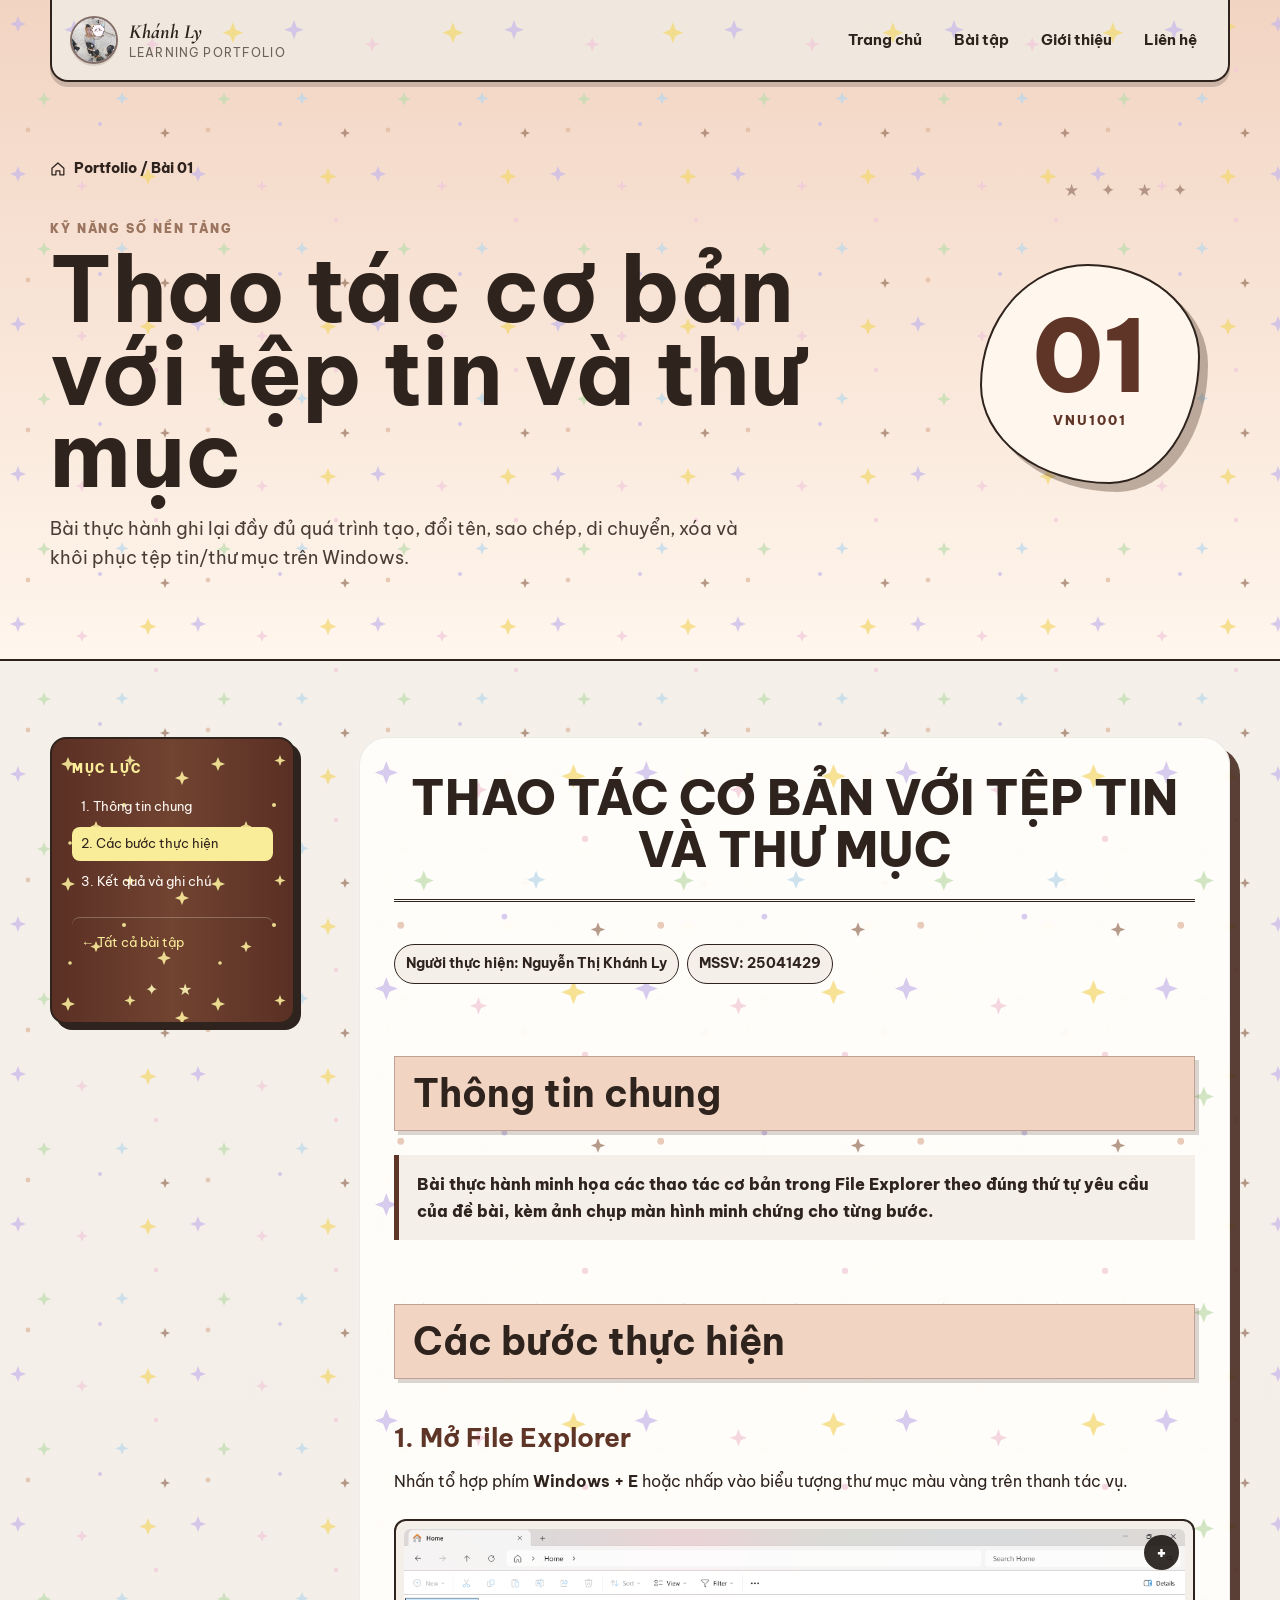
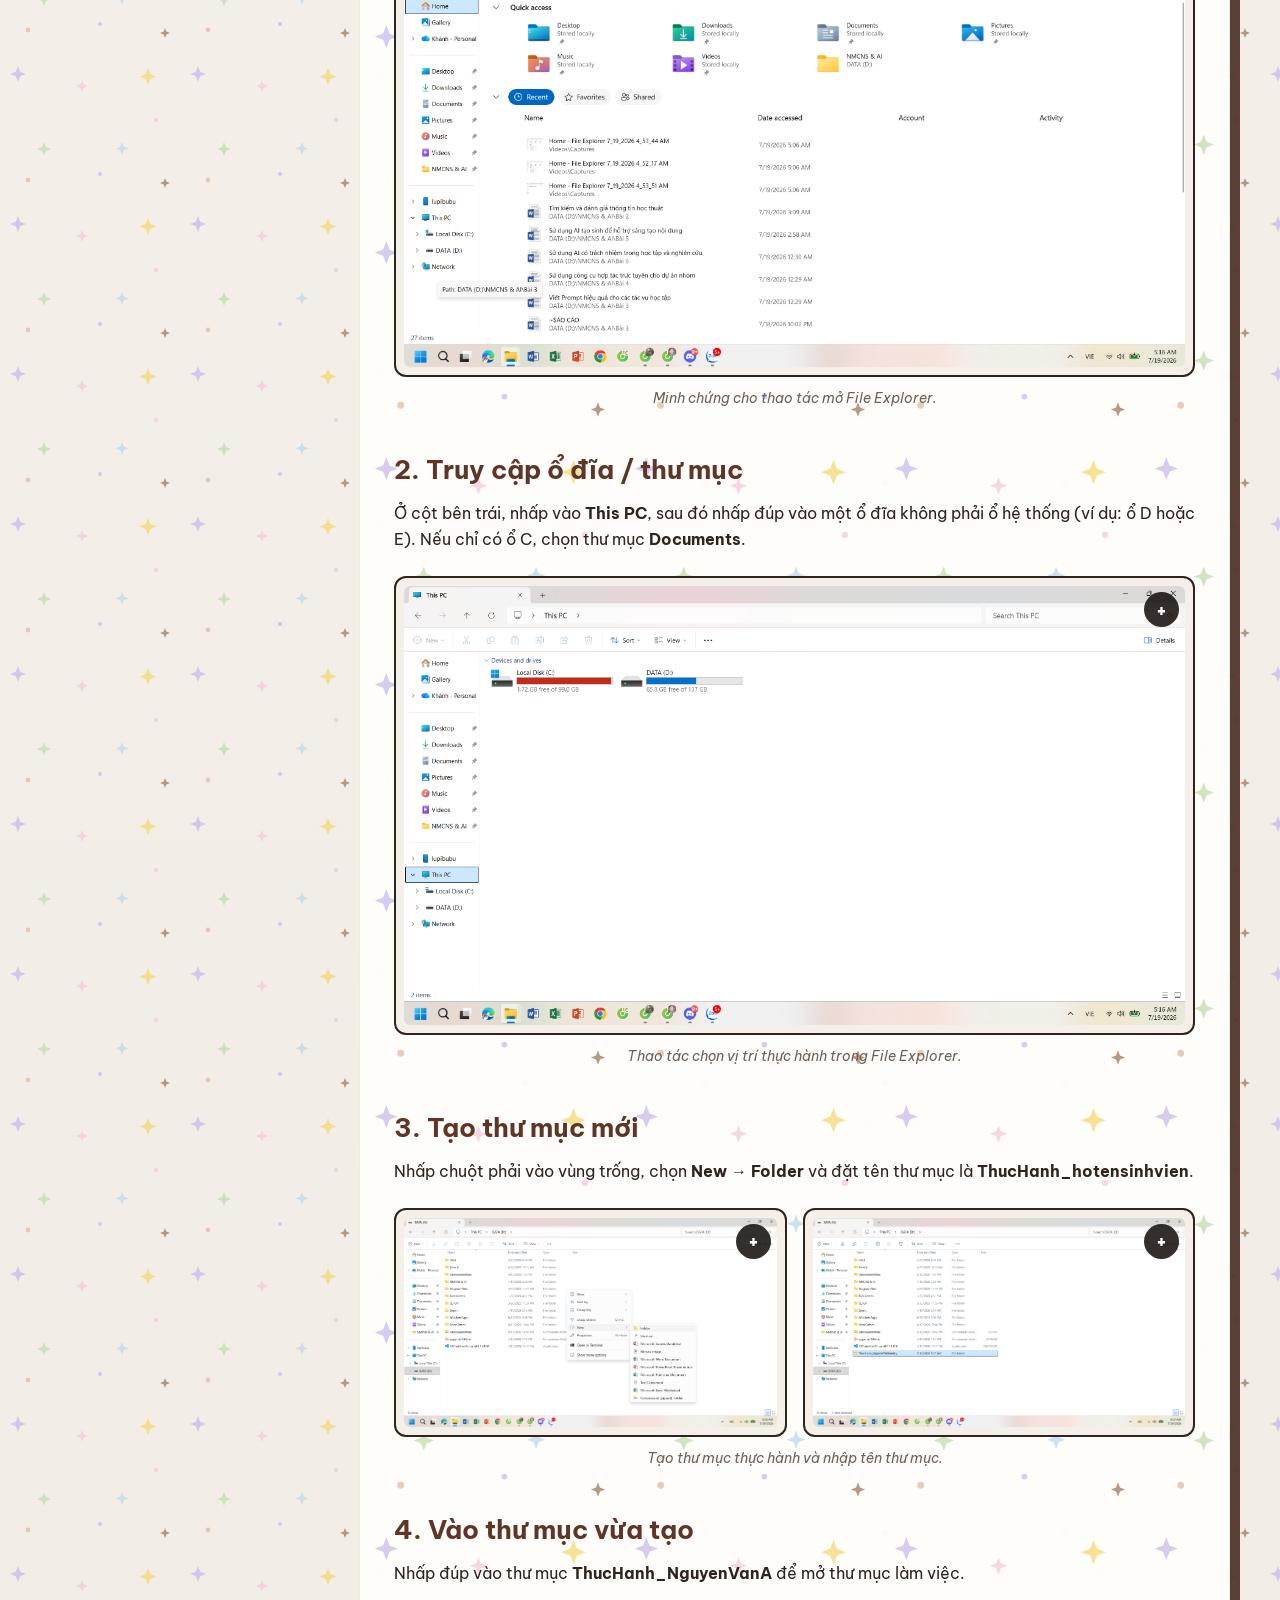
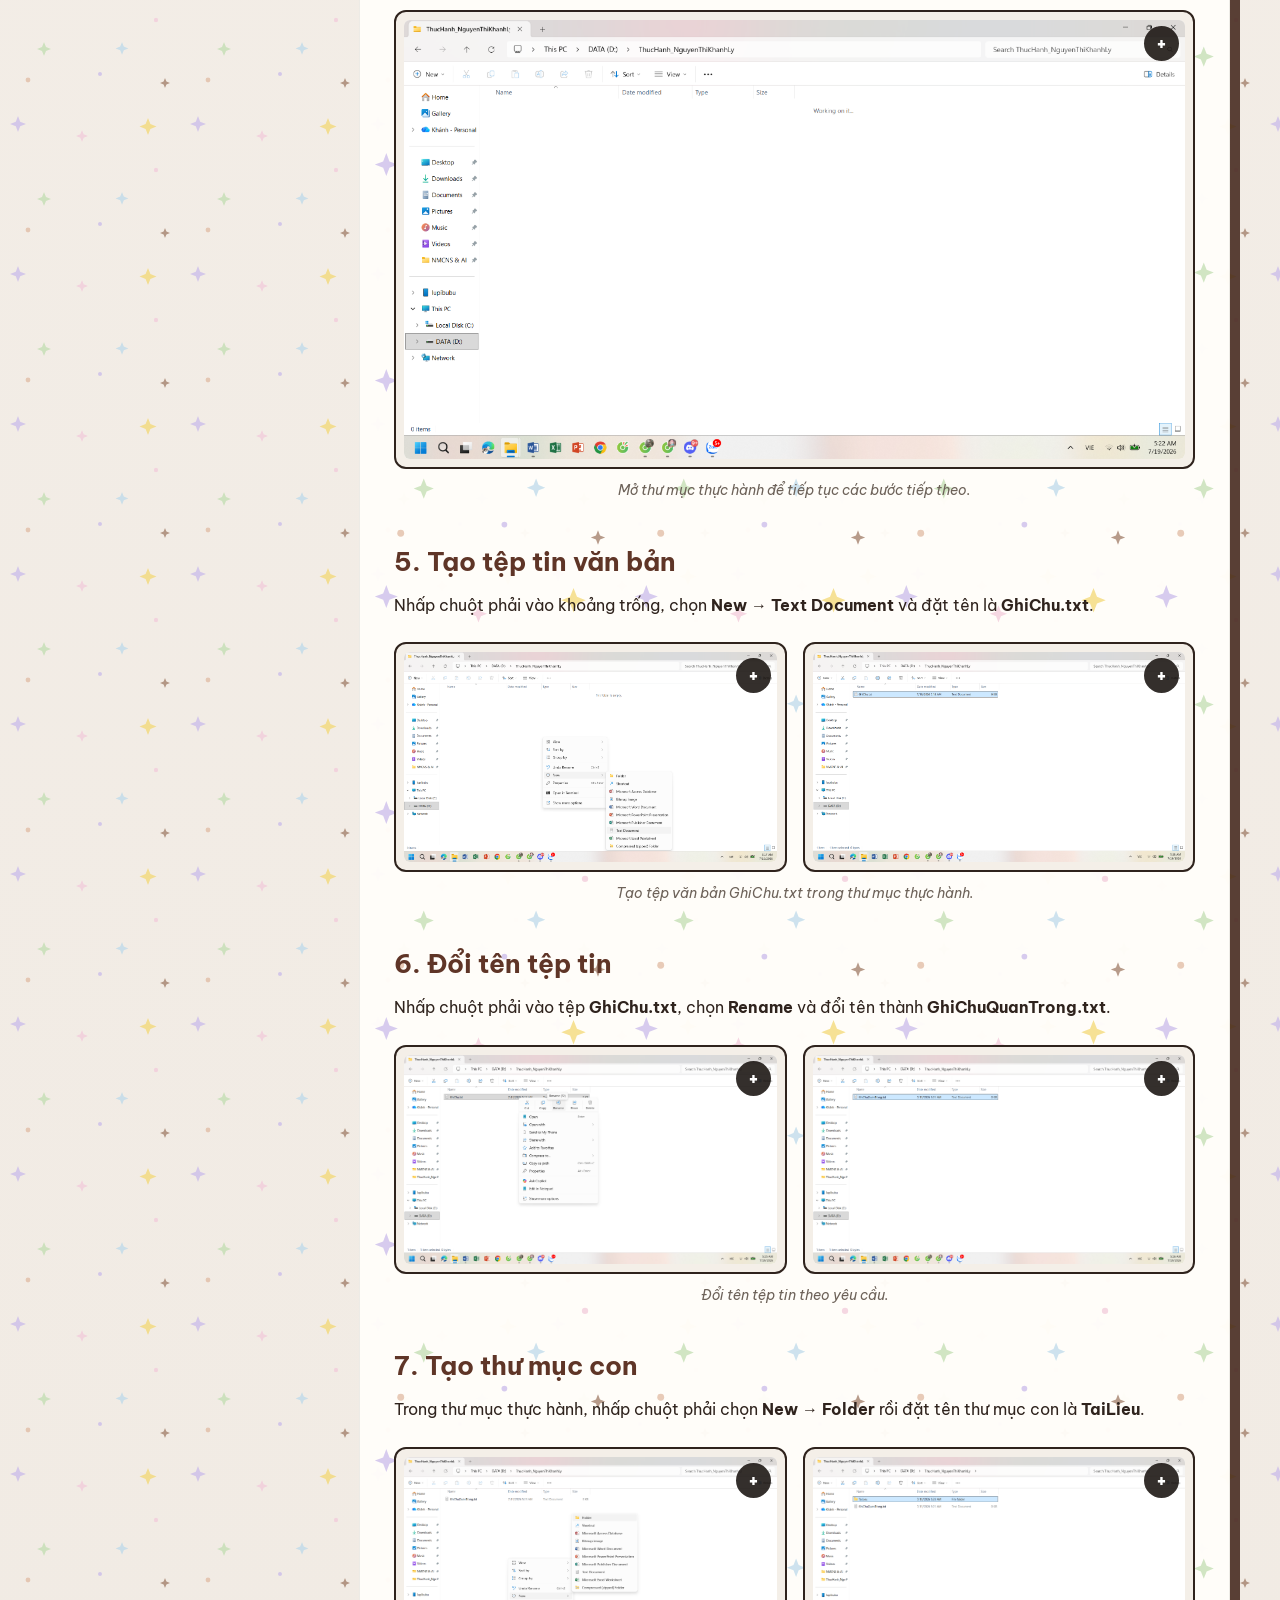
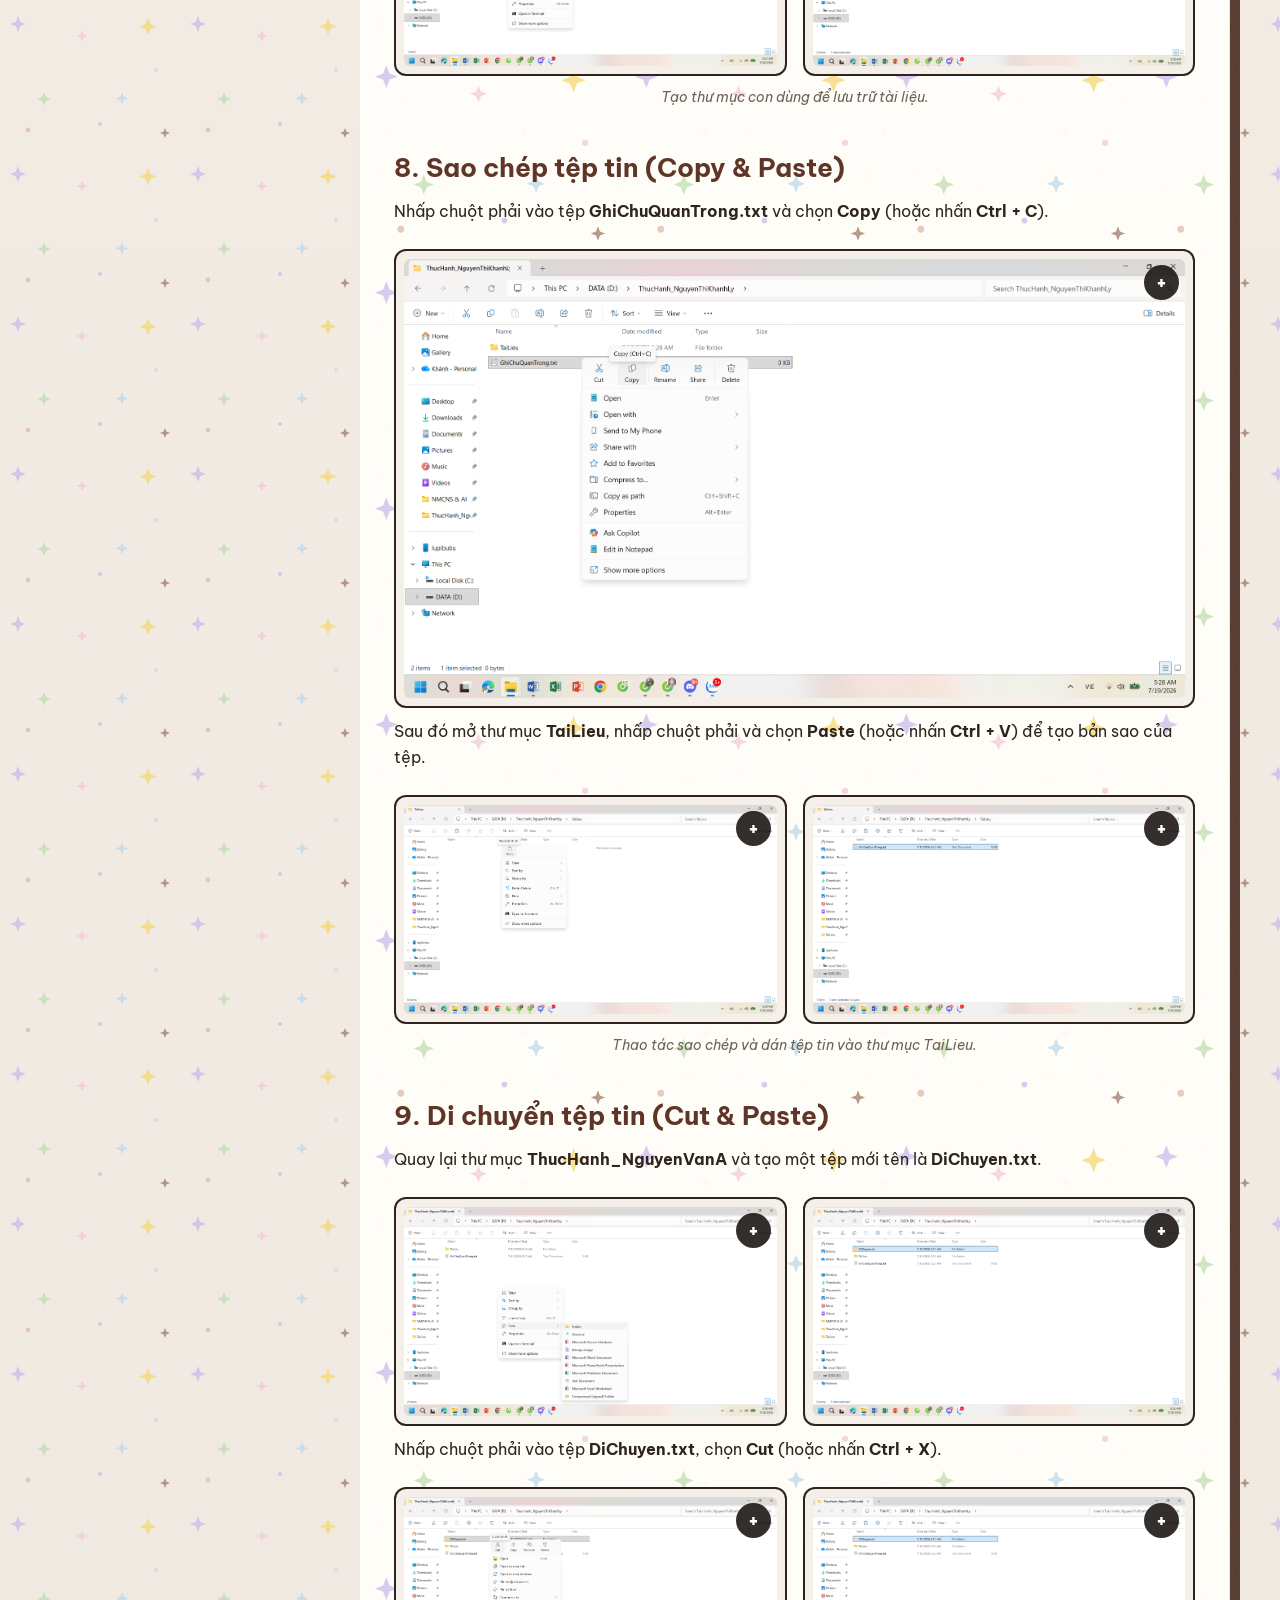
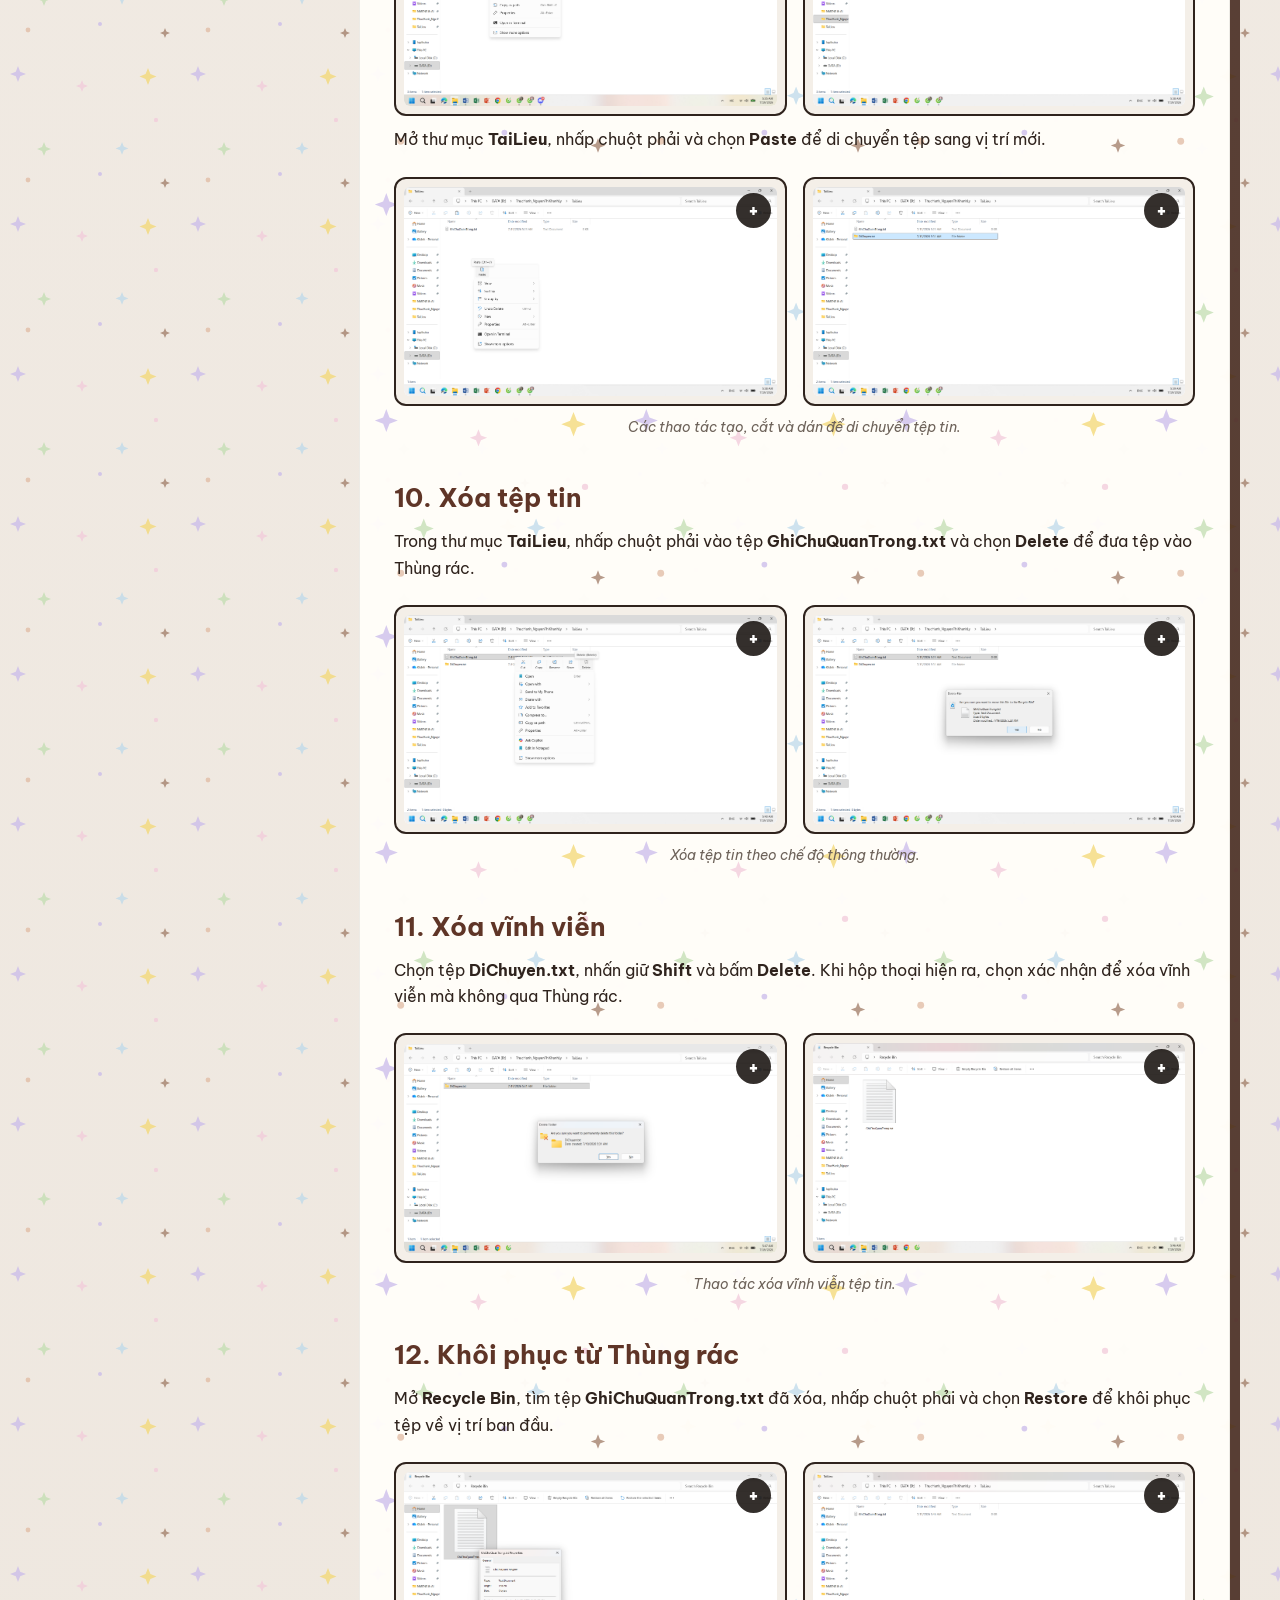
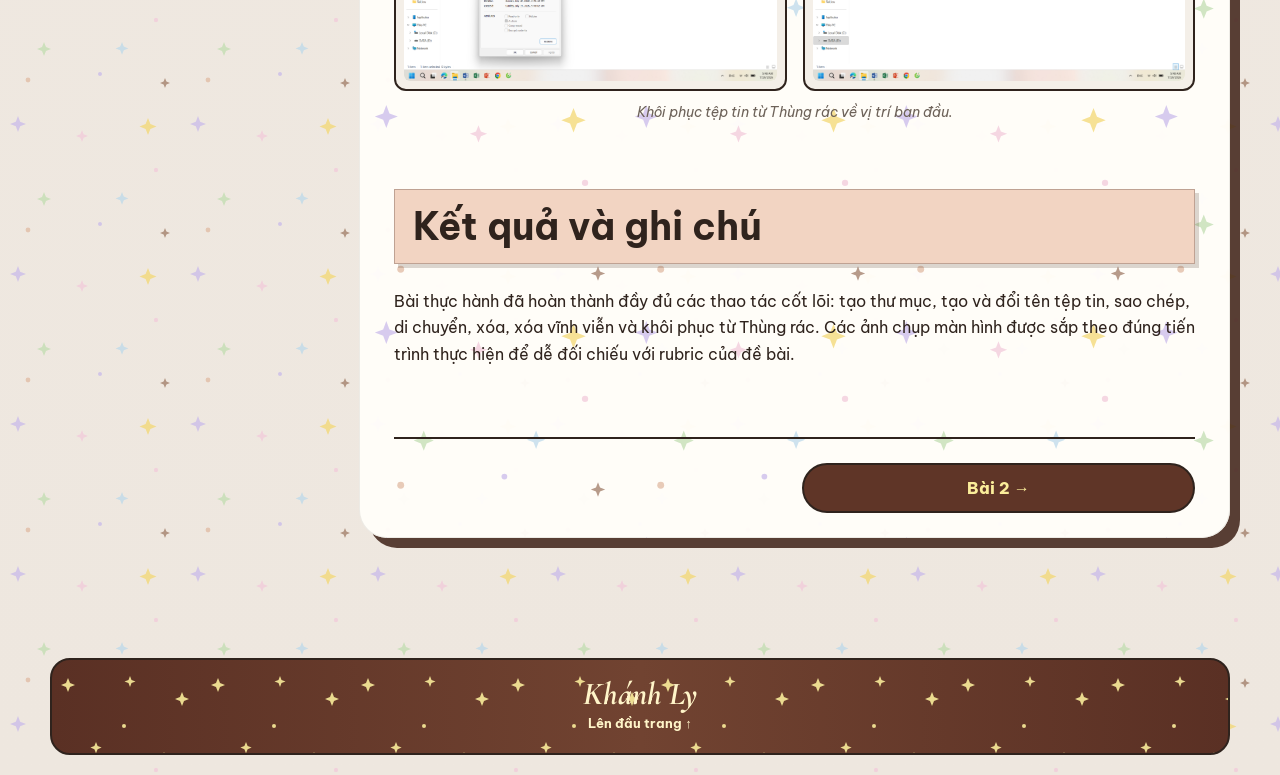
==== commit bba8c310: "Add thumbnail" ====
--- a/bai-1.html
+++ b/bai-1.html
@@ -16,7 +16,7 @@
 <a class="skip-link" href="#main-content">Bỏ qua điều hướng</a>
 <header class="site-header">
 <a aria-label="Về trang chủ" class="brand" href="index.html">
-<span class="brand-mark">KL</span>
+<span class="brand-avatar"><img src="assets/images/photo-mirror.jpg" alt="Ảnh đại diện Khánh Ly"/></span>
 <span class="brand-copy"><strong>Khánh Ly</strong><small>Learning portfolio</small></span>
 </a>
 <button aria-controls="main-nav" aria-expanded="false" aria-label="Mở menu" class="nav-toggle" type="button"><span></span><span></span><span></span></button>
--- a/assets/styles.css
+++ b/assets/styles.css
@@ -1436,3 +1436,44 @@
   .assignments-section { padding-inline:14px; }
   .document-title--compact { font-size:1.45rem !important; }
 }
+
+
+/* V9: avatar photo, white assignment note, full illustrated covers */
+.brand-mark { display:none !important; }
+.brand-avatar {
+  width:48px;
+  height:48px;
+  flex:0 0 48px;
+  display:block;
+  overflow:hidden;
+  border:2px solid rgba(79,51,40,.7);
+  border-radius:50%;
+  background:#fff;
+  box-shadow:0 2px 0 rgba(79,51,40,.14);
+}
+.brand-avatar img {
+  width:100%;
+  height:100%;
+  object-fit:cover;
+  object-position:center 35%;
+}
+.section-heading > p {
+  background:#fff !important;
+  color:#4f3328 !important;
+  box-shadow:0 8px 20px rgba(79,51,40,.06);
+}
+.card-visual--cover img {
+  object-fit:cover !important;
+  object-position:center !important;
+}
+.card-cover--1 img,
+.card-cover--2 img,
+.card-cover--3 img,
+.card-cover--4 img,
+.card-cover--5 img,
+.card-cover--6 img {
+  object-position:center !important;
+}
+@media (max-width:620px) {
+  .brand-avatar { width:42px; height:42px; flex-basis:42px; }
+}
